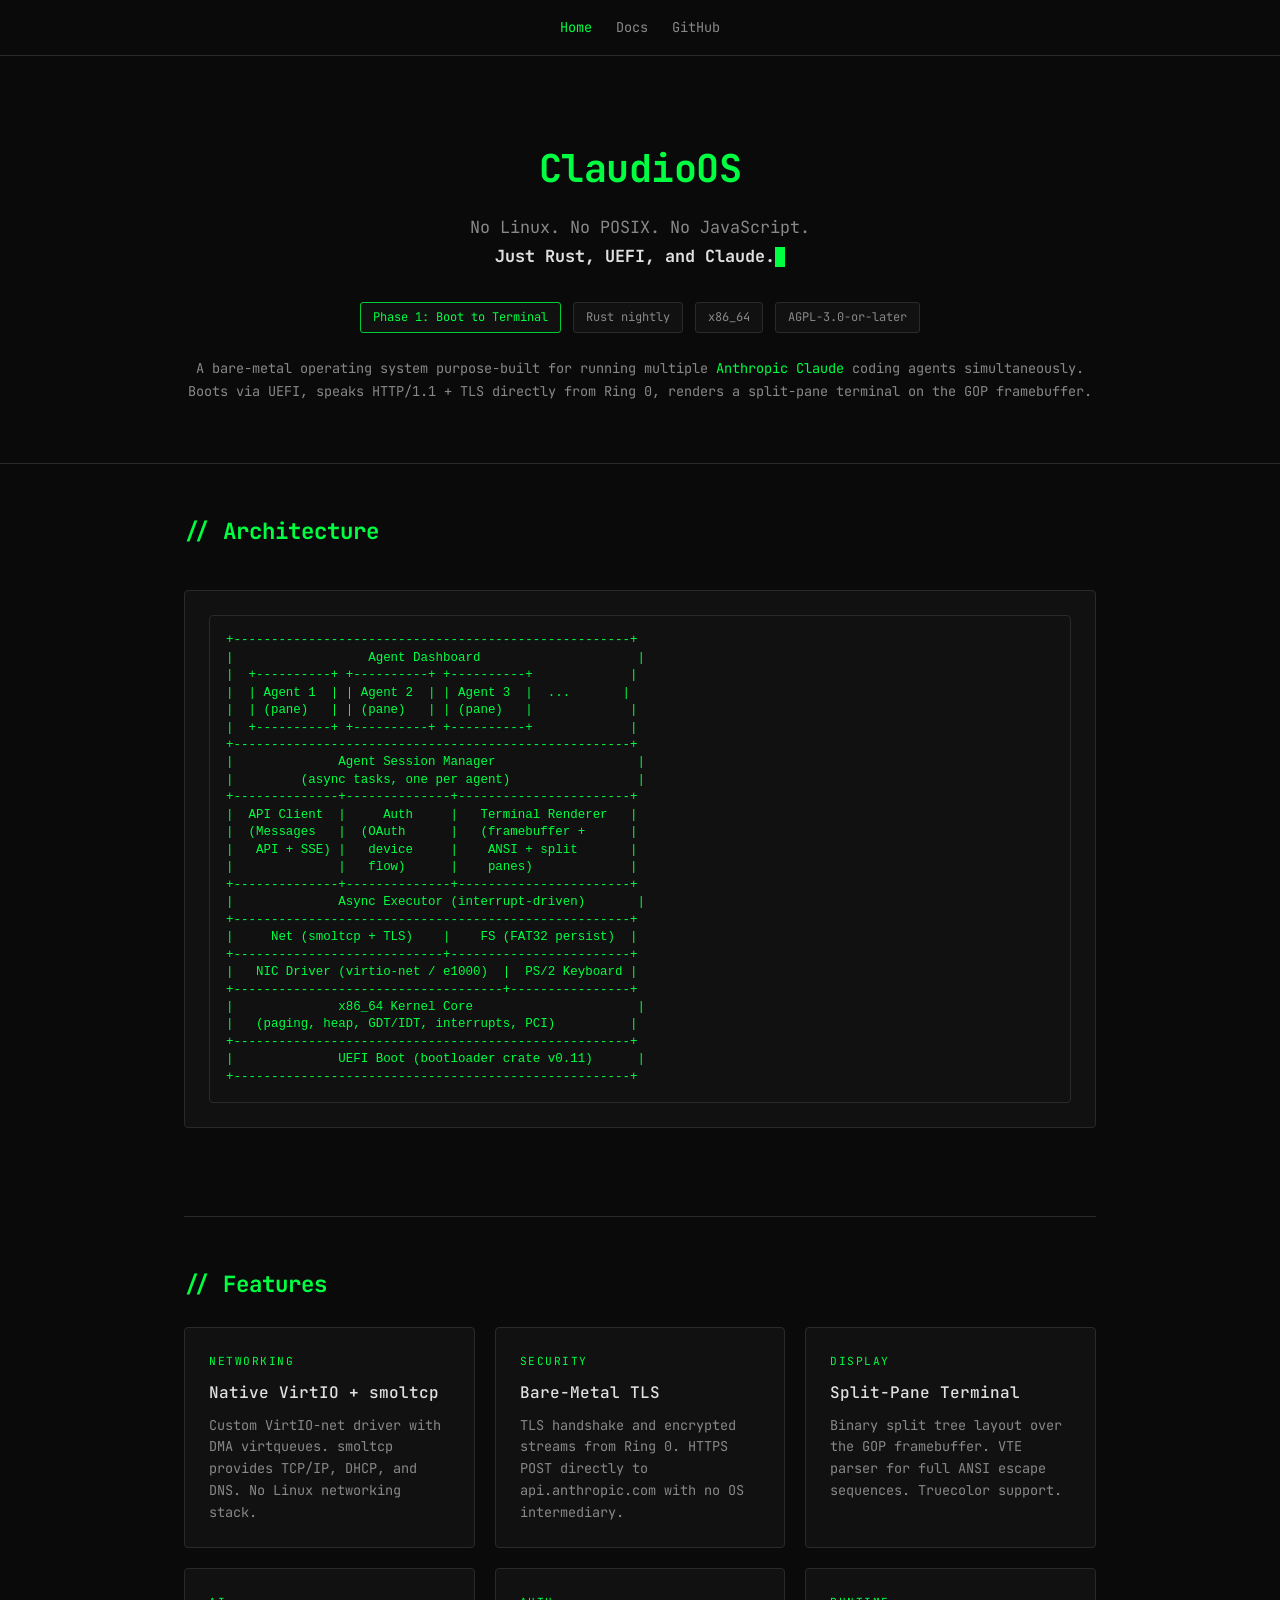
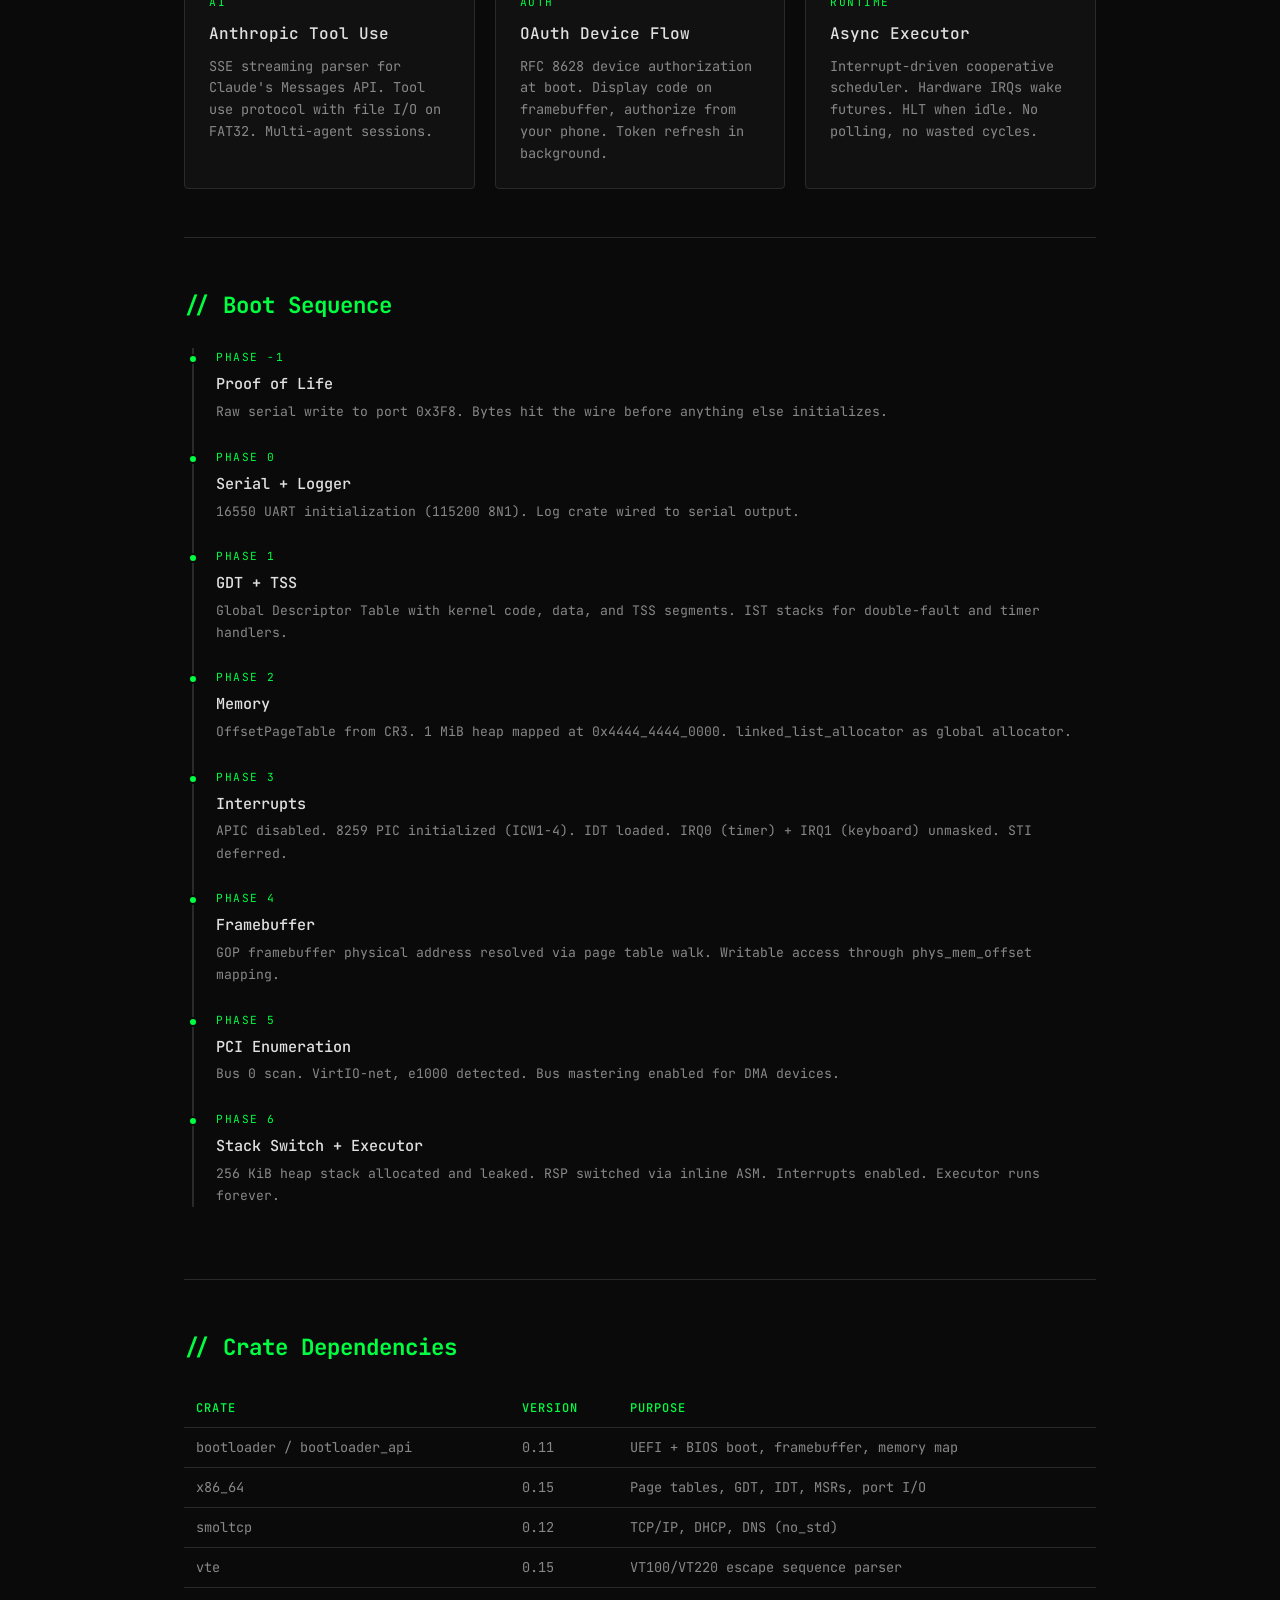
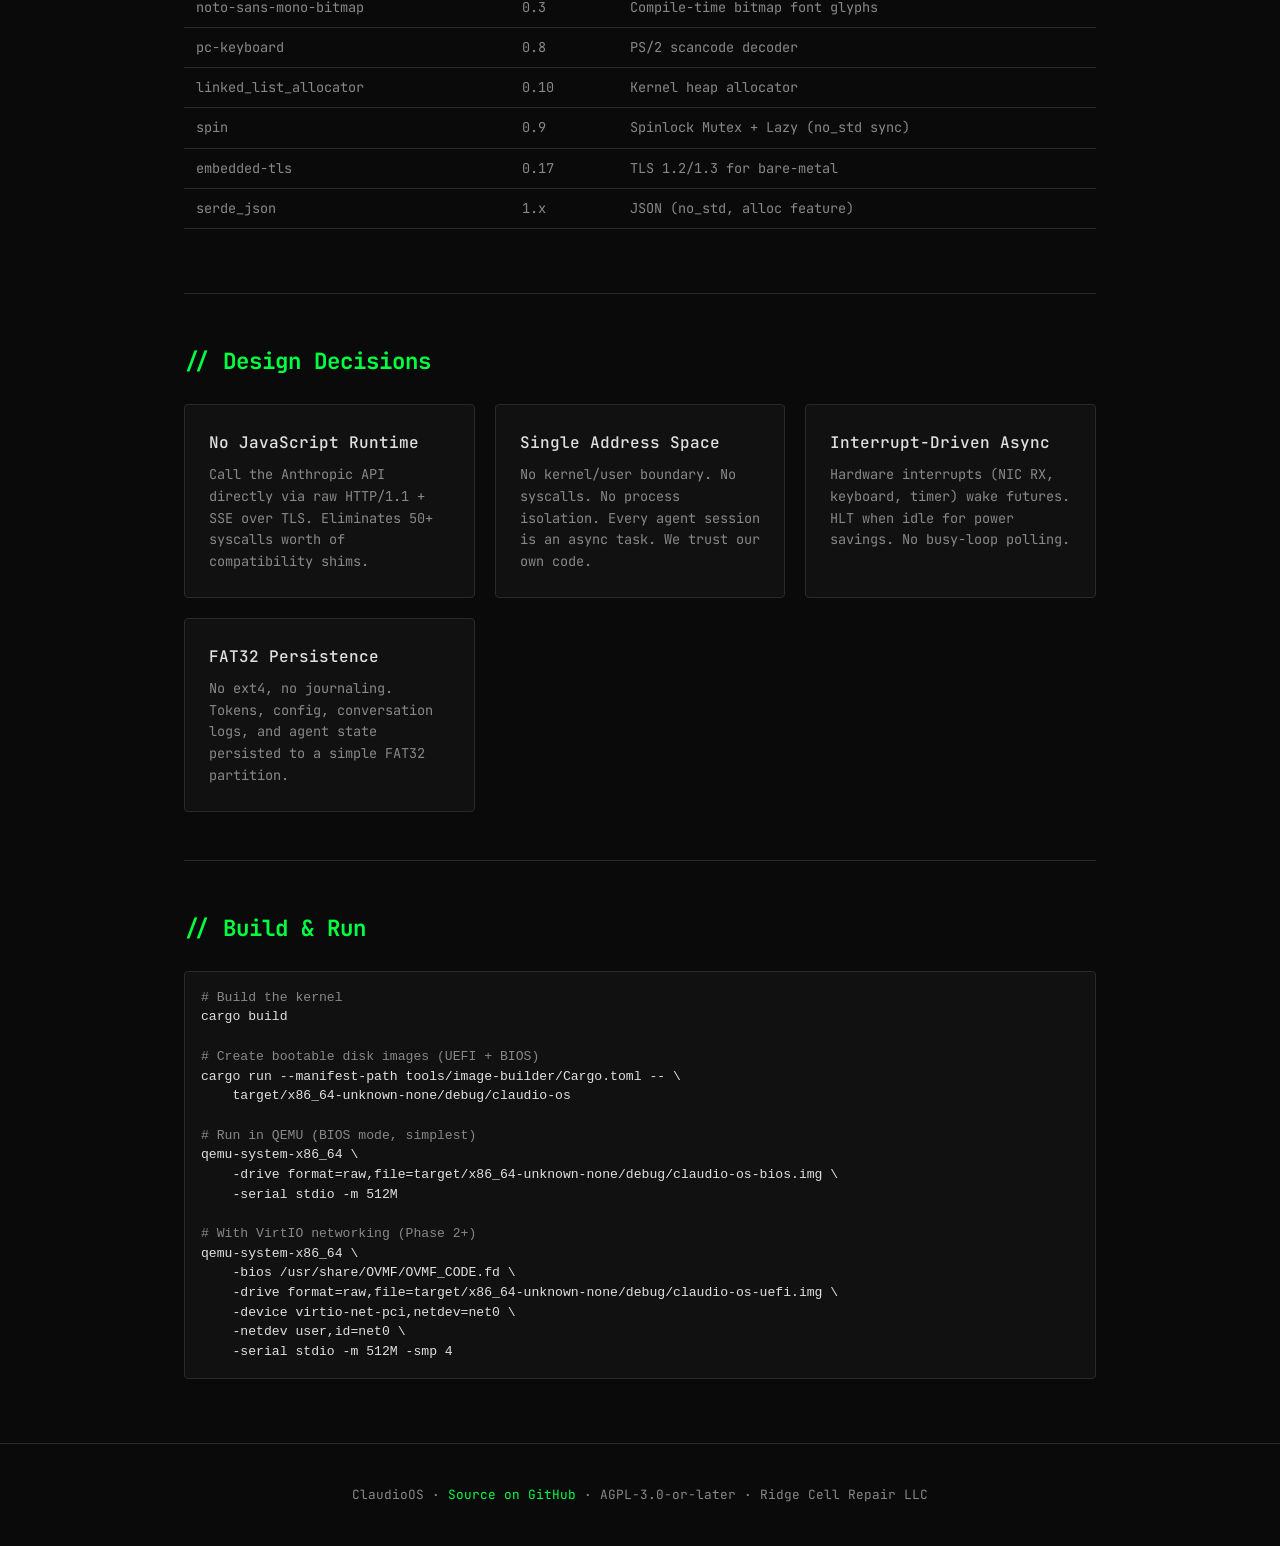
==== site/index.html @ 0ca24954 "Add project website (static HTML/CSS for Vercel) Terminal-themed dark site: - index.html: landing pa" ====
<!DOCTYPE html>
<html lang="en">
<head>
  <meta charset="UTF-8">
  <meta name="viewport" content="width=device-width, initial-scale=1.0">
  <title>ClaudioOS -- Bare Metal AI Agent OS</title>
  <meta name="description" content="A bare-metal Rust operating system for running AI coding agents. No Linux, no POSIX, no JavaScript. Just Rust, UEFI, and Claude.">
  <link rel="stylesheet" href="style.css">
</head>
<body>

<nav>
  <a href="index.html" class="active">Home</a>
  <a href="docs.html">Docs</a>
  <a href="https://github.com/suhteevah/claudio-os">GitHub</a>
</nav>

<header class="hero">
  <div class="container">
    <h1>ClaudioOS</h1>
    <p class="tagline">
      No Linux. No POSIX. No JavaScript.<br>
      <strong>Just Rust, UEFI, and Claude.</strong><span class="cursor"></span>
    </p>
    <div class="badge-row">
      <span class="badge green">Phase 1: Boot to Terminal</span>
      <span class="badge">Rust nightly</span>
      <span class="badge">x86_64</span>
      <span class="badge">AGPL-3.0-or-later</span>
    </div>
    <p style="font-size: 0.85rem; color: var(--text-dim);">
      A bare-metal operating system purpose-built for running multiple
      <a href="https://www.anthropic.com/">Anthropic Claude</a> coding agents simultaneously.
      Boots via UEFI, speaks HTTP/1.1 + TLS directly from Ring 0, renders a split-pane
      terminal on the GOP framebuffer.
    </p>
  </div>
</header>

<main class="container">

  <!-- Architecture -->
  <section id="architecture">
    <h2>// Architecture</h2>
    <div class="diagram-block">
<pre>
+-----------------------------------------------------+
|                  Agent Dashboard                     |
|  +----------+ +----------+ +----------+             |
|  | Agent 1  | | Agent 2  | | Agent 3  |  ...       |
|  | (pane)   | | (pane)   | | (pane)   |             |
|  +----------+ +----------+ +----------+             |
+-----------------------------------------------------+
|              Agent Session Manager                   |
|         (async tasks, one per agent)                 |
+--------------+--------------+-----------------------+
|  API Client  |     Auth     |   Terminal Renderer   |
|  (Messages   |  (OAuth      |   (framebuffer +      |
|   API + SSE) |   device     |    ANSI + split       |
|              |   flow)      |    panes)             |
+--------------+--------------+-----------------------+
|              Async Executor (interrupt-driven)       |
+-----------------------------------------------------+
|     Net (smoltcp + TLS)    |    FS (FAT32 persist)  |
+----------------------------+------------------------+
|   NIC Driver (virtio-net / e1000)  |  PS/2 Keyboard |
+------------------------------------+----------------+
|              x86_64 Kernel Core                      |
|   (paging, heap, GDT/IDT, interrupts, PCI)          |
+-----------------------------------------------------+
|              UEFI Boot (bootloader crate v0.11)      |
+-----------------------------------------------------+
</pre>
    </div>
  </section>

  <!-- Features -->
  <section id="features">
    <h2>// Features</h2>
    <div class="feature-grid">
      <div class="feature-card">
        <div class="label">Networking</div>
        <h3>Native VirtIO + smoltcp</h3>
        <p>Custom VirtIO-net driver with DMA virtqueues. smoltcp provides TCP/IP, DHCP, and DNS. No Linux networking stack.</p>
      </div>
      <div class="feature-card">
        <div class="label">Security</div>
        <h3>Bare-Metal TLS</h3>
        <p>TLS handshake and encrypted streams from Ring 0. HTTPS POST directly to api.anthropic.com with no OS intermediary.</p>
      </div>
      <div class="feature-card">
        <div class="label">Display</div>
        <h3>Split-Pane Terminal</h3>
        <p>Binary split tree layout over the GOP framebuffer. VTE parser for full ANSI escape sequences. Truecolor support.</p>
      </div>
      <div class="feature-card">
        <div class="label">AI</div>
        <h3>Anthropic Tool Use</h3>
        <p>SSE streaming parser for Claude's Messages API. Tool use protocol with file I/O on FAT32. Multi-agent sessions.</p>
      </div>
      <div class="feature-card">
        <div class="label">Auth</div>
        <h3>OAuth Device Flow</h3>
        <p>RFC 8628 device authorization at boot. Display code on framebuffer, authorize from your phone. Token refresh in background.</p>
      </div>
      <div class="feature-card">
        <div class="label">Runtime</div>
        <h3>Async Executor</h3>
        <p>Interrupt-driven cooperative scheduler. Hardware IRQs wake futures. HLT when idle. No polling, no wasted cycles.</p>
      </div>
    </div>
  </section>

  <!-- Boot Sequence -->
  <section id="boot-sequence">
    <h2>// Boot Sequence</h2>
    <div class="timeline">
      <div class="timeline-item">
        <div class="phase">Phase -1</div>
        <h3>Proof of Life</h3>
        <p>Raw serial write to port 0x3F8. Bytes hit the wire before anything else initializes.</p>
      </div>
      <div class="timeline-item">
        <div class="phase">Phase 0</div>
        <h3>Serial + Logger</h3>
        <p>16550 UART initialization (115200 8N1). Log crate wired to serial output.</p>
      </div>
      <div class="timeline-item">
        <div class="phase">Phase 1</div>
        <h3>GDT + TSS</h3>
        <p>Global Descriptor Table with kernel code, data, and TSS segments. IST stacks for double-fault and timer handlers.</p>
      </div>
      <div class="timeline-item">
        <div class="phase">Phase 2</div>
        <h3>Memory</h3>
        <p>OffsetPageTable from CR3. 1 MiB heap mapped at 0x4444_4444_0000. linked_list_allocator as global allocator.</p>
      </div>
      <div class="timeline-item">
        <div class="phase">Phase 3</div>
        <h3>Interrupts</h3>
        <p>APIC disabled. 8259 PIC initialized (ICW1-4). IDT loaded. IRQ0 (timer) + IRQ1 (keyboard) unmasked. STI deferred.</p>
      </div>
      <div class="timeline-item">
        <div class="phase">Phase 4</div>
        <h3>Framebuffer</h3>
        <p>GOP framebuffer physical address resolved via page table walk. Writable access through phys_mem_offset mapping.</p>
      </div>
      <div class="timeline-item">
        <div class="phase">Phase 5</div>
        <h3>PCI Enumeration</h3>
        <p>Bus 0 scan. VirtIO-net, e1000 detected. Bus mastering enabled for DMA devices.</p>
      </div>
      <div class="timeline-item">
        <div class="phase">Phase 6</div>
        <h3>Stack Switch + Executor</h3>
        <p>256 KiB heap stack allocated and leaked. RSP switched via inline ASM. Interrupts enabled. Executor runs forever.</p>
      </div>
    </div>
  </section>

  <!-- Tech Stack -->
  <section id="tech">
    <h2>// Crate Dependencies</h2>
    <table>
      <thead>
        <tr>
          <th>Crate</th>
          <th>Version</th>
          <th>Purpose</th>
        </tr>
      </thead>
      <tbody>
        <tr><td>bootloader / bootloader_api</td><td>0.11</td><td>UEFI + BIOS boot, framebuffer, memory map</td></tr>
        <tr><td>x86_64</td><td>0.15</td><td>Page tables, GDT, IDT, MSRs, port I/O</td></tr>
        <tr><td>smoltcp</td><td>0.12</td><td>TCP/IP, DHCP, DNS (no_std)</td></tr>
        <tr><td>vte</td><td>0.15</td><td>VT100/VT220 escape sequence parser</td></tr>
        <tr><td>noto-sans-mono-bitmap</td><td>0.3</td><td>Compile-time bitmap font glyphs</td></tr>
        <tr><td>pc-keyboard</td><td>0.8</td><td>PS/2 scancode decoder</td></tr>
        <tr><td>linked_list_allocator</td><td>0.10</td><td>Kernel heap allocator</td></tr>
        <tr><td>spin</td><td>0.9</td><td>Spinlock Mutex + Lazy (no_std sync)</td></tr>
        <tr><td>embedded-tls</td><td>0.17</td><td>TLS 1.2/1.3 for bare-metal</td></tr>
        <tr><td>serde_json</td><td>1.x</td><td>JSON (no_std, alloc feature)</td></tr>
      </tbody>
    </table>
  </section>

  <!-- Design Decisions -->
  <section id="design">
    <h2>// Design Decisions</h2>
    <div class="feature-grid">
      <div class="feature-card">
        <h3>No JavaScript Runtime</h3>
        <p>Call the Anthropic API directly via raw HTTP/1.1 + SSE over TLS. Eliminates 50+ syscalls worth of compatibility shims.</p>
      </div>
      <div class="feature-card">
        <h3>Single Address Space</h3>
        <p>No kernel/user boundary. No syscalls. No process isolation. Every agent session is an async task. We trust our own code.</p>
      </div>
      <div class="feature-card">
        <h3>Interrupt-Driven Async</h3>
        <p>Hardware interrupts (NIC RX, keyboard, timer) wake futures. HLT when idle for power savings. No busy-loop polling.</p>
      </div>
      <div class="feature-card">
        <h3>FAT32 Persistence</h3>
        <p>No ext4, no journaling. Tokens, config, conversation logs, and agent state persisted to a simple FAT32 partition.</p>
      </div>
    </div>
  </section>

  <!-- Getting Started -->
  <section id="build">
    <h2>// Build &amp; Run</h2>
<pre>
<span style="color: var(--text-dim);"># Build the kernel</span>
cargo build

<span style="color: var(--text-dim);"># Create bootable disk images (UEFI + BIOS)</span>
cargo run --manifest-path tools/image-builder/Cargo.toml -- \
    target/x86_64-unknown-none/debug/claudio-os

<span style="color: var(--text-dim);"># Run in QEMU (BIOS mode, simplest)</span>
qemu-system-x86_64 \
    -drive format=raw,file=target/x86_64-unknown-none/debug/claudio-os-bios.img \
    -serial stdio -m 512M

<span style="color: var(--text-dim);"># With VirtIO networking (Phase 2+)</span>
qemu-system-x86_64 \
    -bios /usr/share/OVMF/OVMF_CODE.fd \
    -drive format=raw,file=target/x86_64-unknown-none/debug/claudio-os-uefi.img \
    -device virtio-net-pci,netdev=net0 \
    -netdev user,id=net0 \
    -serial stdio -m 512M -smp 4
</pre>
  </section>

</main>

<footer>
  <div class="container">
    <p>
      ClaudioOS &middot;
      <a href="https://github.com/suhteevah/claudio-os">Source on GitHub</a> &middot;
      AGPL-3.0-or-later &middot;
      Ridge Cell Repair LLC
    </p>
  </div>
</footer>

</body>
</html>
---- site/style.css ----
/* ClaudioOS -- Terminal Aesthetic */

@import url('https://fonts.googleapis.com/css2?family=JetBrains+Mono:wght@300;400;500;700&display=swap');

:root {
  --bg: #0a0a0a;
  --bg-surface: #111111;
  --bg-elevated: #1a1a1a;
  --text: #e0e0e0;
  --text-dim: #888888;
  --accent: #00ff41;
  --accent-dim: #00cc34;
  --accent-glow: rgba(0, 255, 65, 0.1);
  --border: #2a2a2a;
  --red: #ff5555;
  --yellow: #ffff55;
  --cyan: #55ffff;
  --blue: #5555ff;
  --magenta: #ff55ff;
}

*, *::before, *::after {
  box-sizing: border-box;
  margin: 0;
  padding: 0;
}

html {
  scroll-behavior: smooth;
  font-size: 16px;
}

body {
  font-family: 'JetBrains Mono', 'Cascadia Code', 'Fira Code', 'Consolas', monospace;
  background-color: var(--bg);
  color: var(--text);
  line-height: 1.7;
  -webkit-font-smoothing: antialiased;
}

/* ---- Layout ---- */

.container {
  max-width: 960px;
  margin: 0 auto;
  padding: 0 24px;
}

/* ---- Header / Hero ---- */

.hero {
  padding: 80px 0 60px;
  text-align: center;
  border-bottom: 1px solid var(--border);
}

.hero h1 {
  font-size: 2.4rem;
  font-weight: 700;
  color: var(--accent);
  margin-bottom: 12px;
  letter-spacing: -0.5px;
}

.hero .tagline {
  font-size: 1.05rem;
  color: var(--text-dim);
  margin-bottom: 32px;
}

.hero .tagline strong {
  color: var(--text);
}

.badge-row {
  display: flex;
  justify-content: center;
  gap: 12px;
  flex-wrap: wrap;
  margin-bottom: 24px;
}

.badge {
  display: inline-block;
  padding: 4px 12px;
  font-size: 0.75rem;
  border: 1px solid var(--border);
  border-radius: 3px;
  color: var(--text-dim);
  background: var(--bg-surface);
}

.badge.green {
  border-color: var(--accent-dim);
  color: var(--accent);
}

/* ---- Nav ---- */

nav {
  display: flex;
  justify-content: center;
  gap: 24px;
  padding: 16px 0;
  border-bottom: 1px solid var(--border);
  font-size: 0.85rem;
  position: sticky;
  top: 0;
  background: var(--bg);
  z-index: 100;
}

nav a {
  color: var(--text-dim);
  text-decoration: none;
  transition: color 0.15s;
}

nav a:hover,
nav a.active {
  color: var(--accent);
}

/* ---- Architecture Diagram ---- */

.diagram-block {
  background: var(--bg-surface);
  border: 1px solid var(--border);
  border-radius: 4px;
  padding: 24px;
  margin: 40px 0;
  overflow-x: auto;
}

.diagram-block pre {
  color: var(--accent);
  font-size: 0.78rem;
  line-height: 1.4;
  margin: 0;
}

/* ---- Section ---- */

section {
  padding: 48px 0;
  border-bottom: 1px solid var(--border);
}

section:last-child {
  border-bottom: none;
}

section h2 {
  font-size: 1.4rem;
  font-weight: 700;
  color: var(--accent);
  margin-bottom: 24px;
}

section h3 {
  font-size: 1.1rem;
  font-weight: 500;
  color: var(--text);
  margin-top: 32px;
  margin-bottom: 12px;
}

/* ---- Feature Grid ---- */

.feature-grid {
  display: grid;
  grid-template-columns: repeat(auto-fit, minmax(260px, 1fr));
  gap: 20px;
  margin-top: 24px;
}

.feature-card {
  background: var(--bg-surface);
  border: 1px solid var(--border);
  border-radius: 4px;
  padding: 24px;
  transition: border-color 0.2s;
}

.feature-card:hover {
  border-color: var(--accent-dim);
}

.feature-card .label {
  font-size: 0.7rem;
  text-transform: uppercase;
  letter-spacing: 1.5px;
  color: var(--accent);
  margin-bottom: 8px;
}

.feature-card h3 {
  font-size: 1rem;
  margin: 0 0 8px 0;
  color: var(--text);
}

.feature-card p {
  font-size: 0.85rem;
  color: var(--text-dim);
  line-height: 1.6;
}

/* ---- Boot Timeline ---- */

.timeline {
  position: relative;
  padding-left: 32px;
  margin-top: 24px;
}

.timeline::before {
  content: '';
  position: absolute;
  left: 8px;
  top: 0;
  bottom: 0;
  width: 2px;
  background: var(--border);
}

.timeline-item {
  position: relative;
  margin-bottom: 24px;
}

.timeline-item::before {
  content: '';
  position: absolute;
  left: -28px;
  top: 6px;
  width: 10px;
  height: 10px;
  border-radius: 50%;
  background: var(--accent);
  border: 2px solid var(--bg);
}

.timeline-item.pending::before {
  background: var(--border);
}

.timeline-item .phase {
  font-size: 0.7rem;
  text-transform: uppercase;
  letter-spacing: 1.5px;
  color: var(--accent);
  margin-bottom: 4px;
}

.timeline-item.pending .phase {
  color: var(--text-dim);
}

.timeline-item h3 {
  font-size: 0.95rem;
  margin: 0 0 4px 0;
  color: var(--text);
}

.timeline-item p {
  font-size: 0.82rem;
  color: var(--text-dim);
}

/* ---- Code Blocks ---- */

pre {
  background: var(--bg-surface);
  border: 1px solid var(--border);
  border-radius: 4px;
  padding: 16px;
  overflow-x: auto;
  font-size: 0.82rem;
  line-height: 1.5;
  margin: 16px 0;
}

code {
  font-family: 'JetBrains Mono', monospace;
  font-size: 0.85em;
}

p code, li code {
  background: var(--bg-elevated);
  padding: 2px 6px;
  border-radius: 3px;
  color: var(--accent);
}

/* ---- Links ---- */

a {
  color: var(--accent);
  text-decoration: none;
}

a:hover {
  text-decoration: underline;
}

/* ---- Footer ---- */

footer {
  padding: 40px 0;
  text-align: center;
  font-size: 0.8rem;
  color: var(--text-dim);
  border-top: 1px solid var(--border);
}

footer a {
  color: var(--accent);
}

/* ---- Prompt Cursor Blink ---- */

.cursor {
  display: inline-block;
  width: 10px;
  height: 1.2em;
  background: var(--accent);
  vertical-align: text-bottom;
  animation: blink 1s step-end infinite;
}

@keyframes blink {
  50% { opacity: 0; }
}

/* ---- Table ---- */

table {
  width: 100%;
  border-collapse: collapse;
  margin: 16px 0;
  font-size: 0.85rem;
}

th, td {
  text-align: left;
  padding: 8px 12px;
  border-bottom: 1px solid var(--border);
}

th {
  color: var(--accent);
  font-weight: 500;
  font-size: 0.75rem;
  text-transform: uppercase;
  letter-spacing: 1px;
}

td {
  color: var(--text-dim);
}

/* ---- Docs Page ---- */

.docs-layout {
  display: grid;
  grid-template-columns: 220px 1fr;
  gap: 40px;
  padding-top: 32px;
}

.docs-sidebar {
  position: sticky;
  top: 60px;
  align-self: start;
  max-height: calc(100vh - 80px);
  overflow-y: auto;
}

.docs-sidebar ul {
  list-style: none;
  padding: 0;
}

.docs-sidebar li {
  margin-bottom: 4px;
}

.docs-sidebar a {
  display: block;
  padding: 6px 12px;
  font-size: 0.8rem;
  color: var(--text-dim);
  border-left: 2px solid transparent;
  transition: all 0.15s;
}

.docs-sidebar a:hover,
.docs-sidebar a.active {
  color: var(--accent);
  border-left-color: var(--accent);
  text-decoration: none;
}

.docs-sidebar .section-label {
  font-size: 0.7rem;
  text-transform: uppercase;
  letter-spacing: 1.5px;
  color: var(--text-dim);
  padding: 16px 12px 6px;
  font-weight: 700;
}

.docs-content {
  min-width: 0;
}

.docs-content h2 {
  font-size: 1.5rem;
  color: var(--accent);
  padding-top: 24px;
  margin-bottom: 16px;
  border-bottom: 1px solid var(--border);
  padding-bottom: 8px;
}

.docs-content h3 {
  font-size: 1.1rem;
  color: var(--text);
  margin-top: 28px;
  margin-bottom: 10px;
}

.docs-content h4 {
  font-size: 0.95rem;
  color: var(--text-dim);
  margin-top: 20px;
  margin-bottom: 8px;
}

.docs-content p {
  margin-bottom: 14px;
  font-size: 0.88rem;
  color: var(--text-dim);
}

.docs-content ul, .docs-content ol {
  margin-bottom: 14px;
  padding-left: 20px;
}

.docs-content li {
  font-size: 0.88rem;
  color: var(--text-dim);
  margin-bottom: 4px;
}

.docs-content strong {
  color: var(--text);
}

/* ---- Responsive ---- */

@media (max-width: 768px) {
  .hero h1 {
    font-size: 1.6rem;
  }

  .hero .tagline {
    font-size: 0.9rem;
  }

  .diagram-block pre {
    font-size: 0.65rem;
  }

  .docs-layout {
    grid-template-columns: 1fr;
  }

  .docs-sidebar {
    position: static;
    max-height: none;
    border-bottom: 1px solid var(--border);
    padding-bottom: 16px;
    margin-bottom: 16px;
  }

  nav {
    gap: 12px;
    font-size: 0.78rem;
  }
}
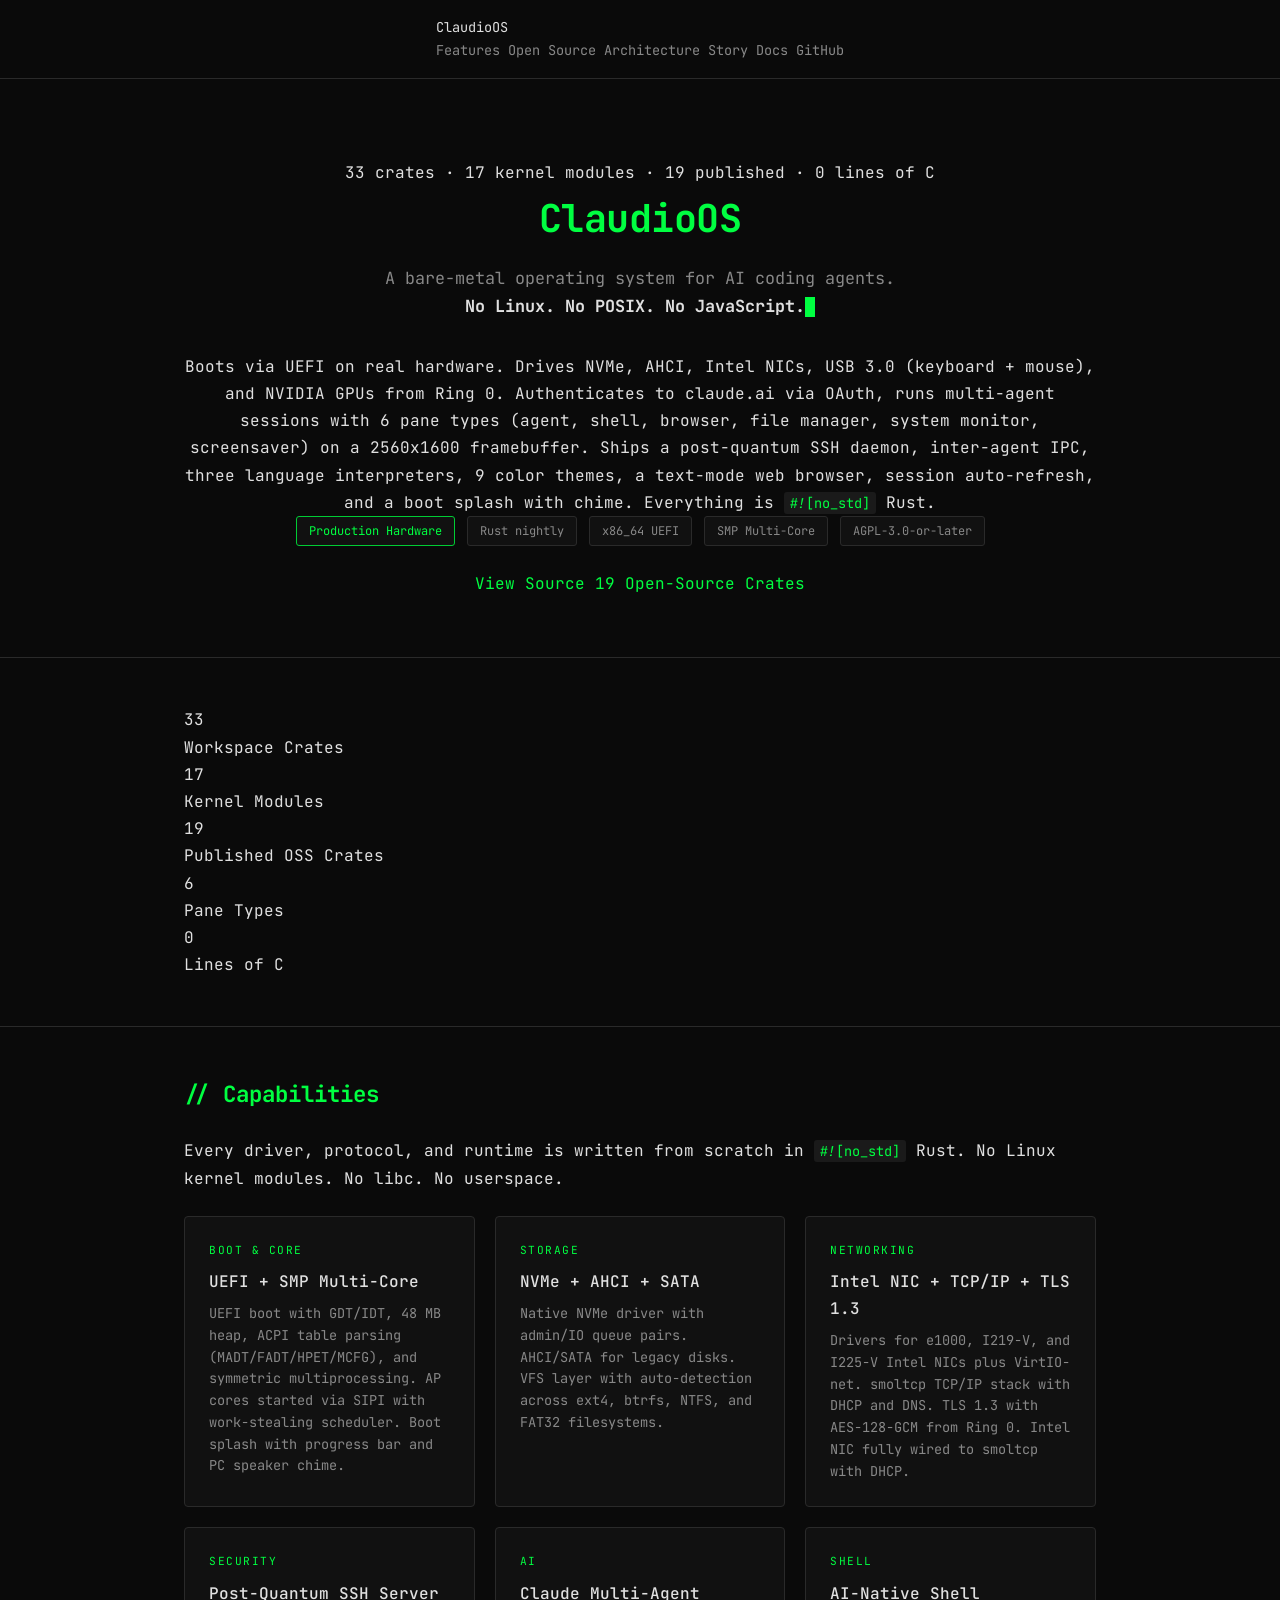
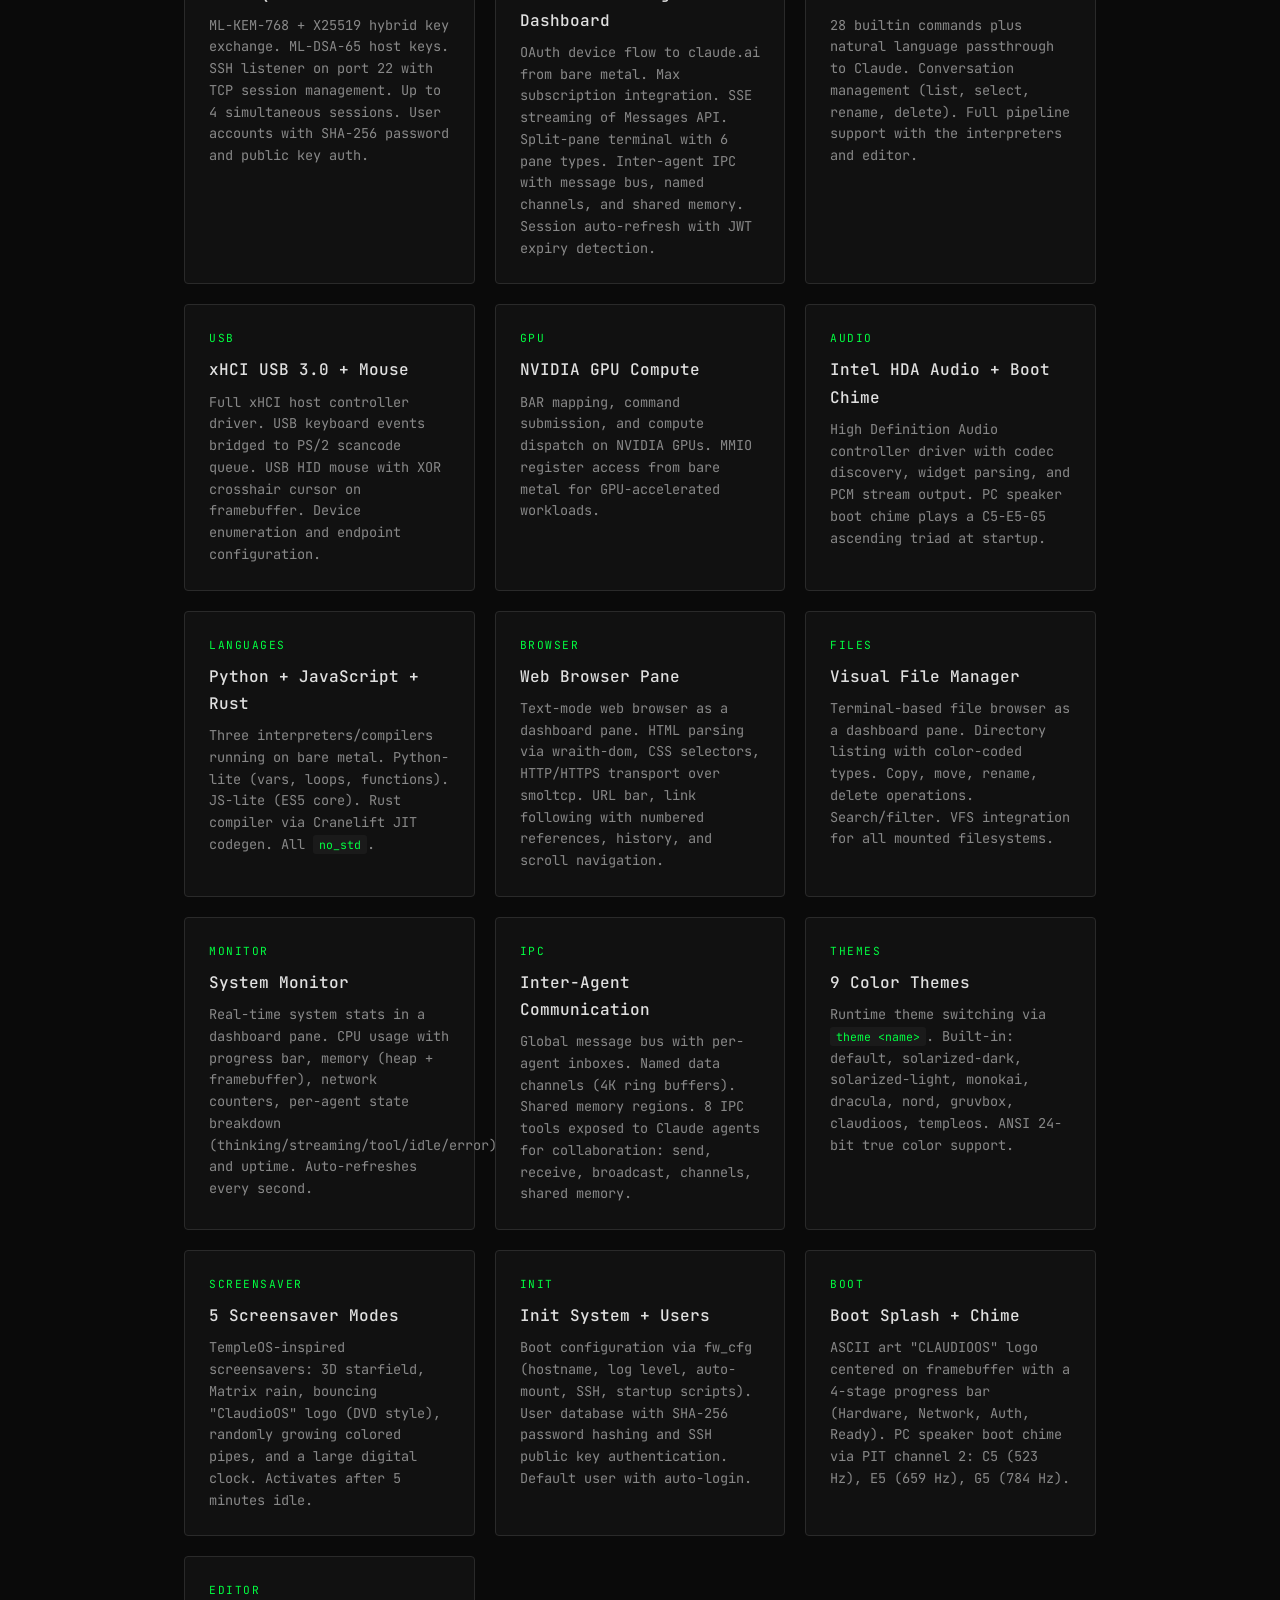
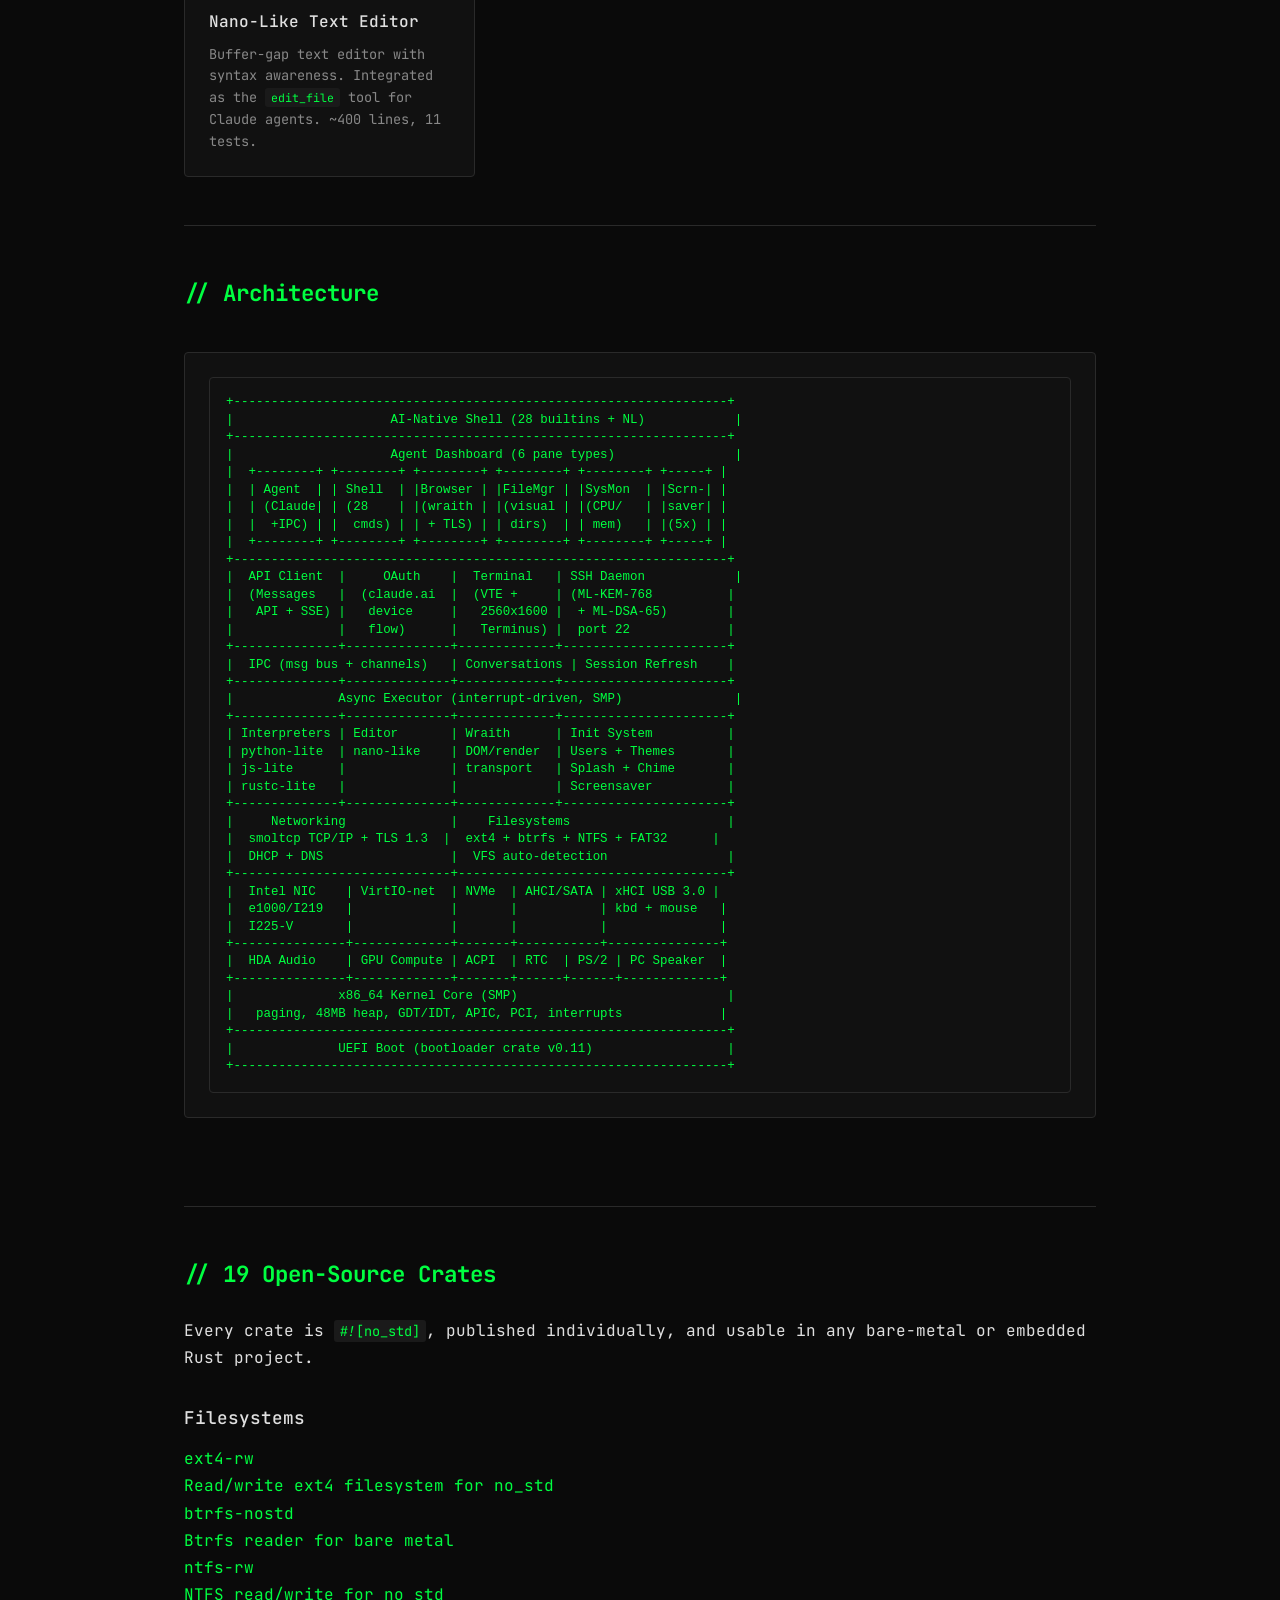
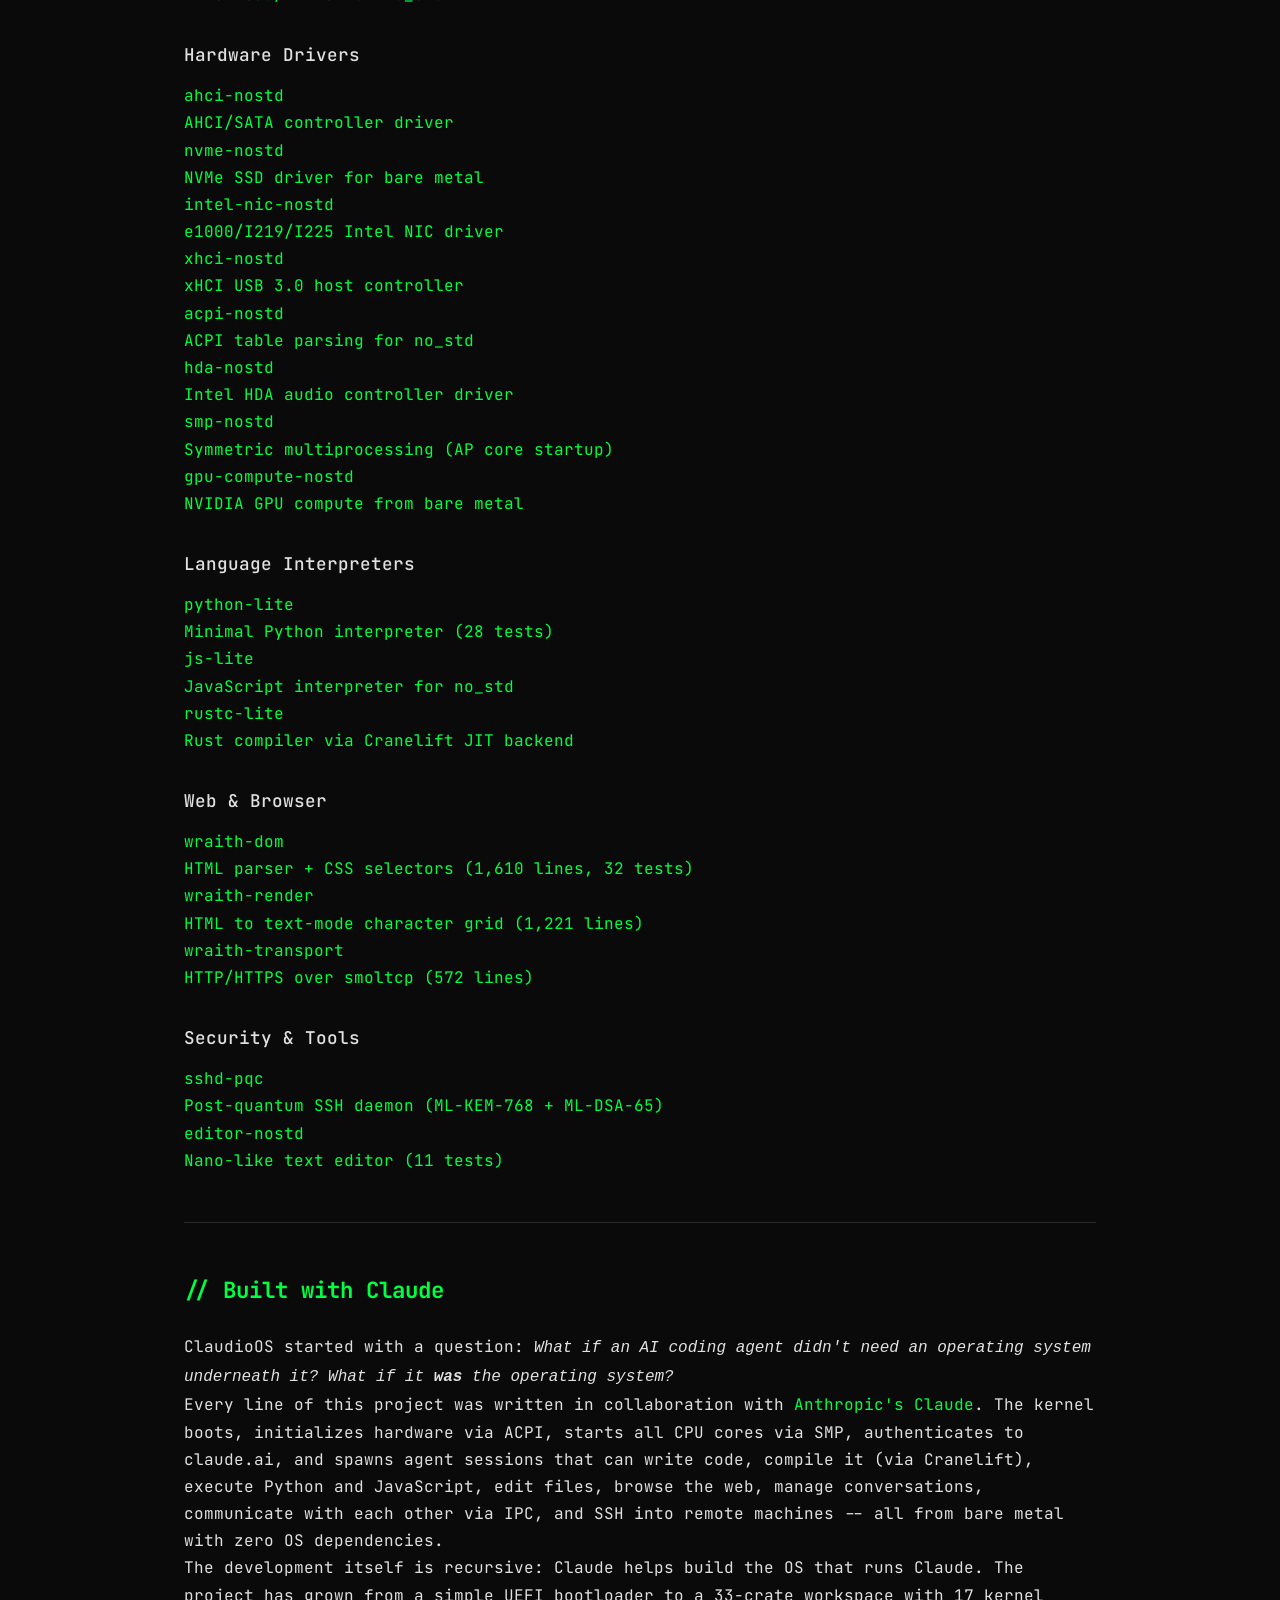
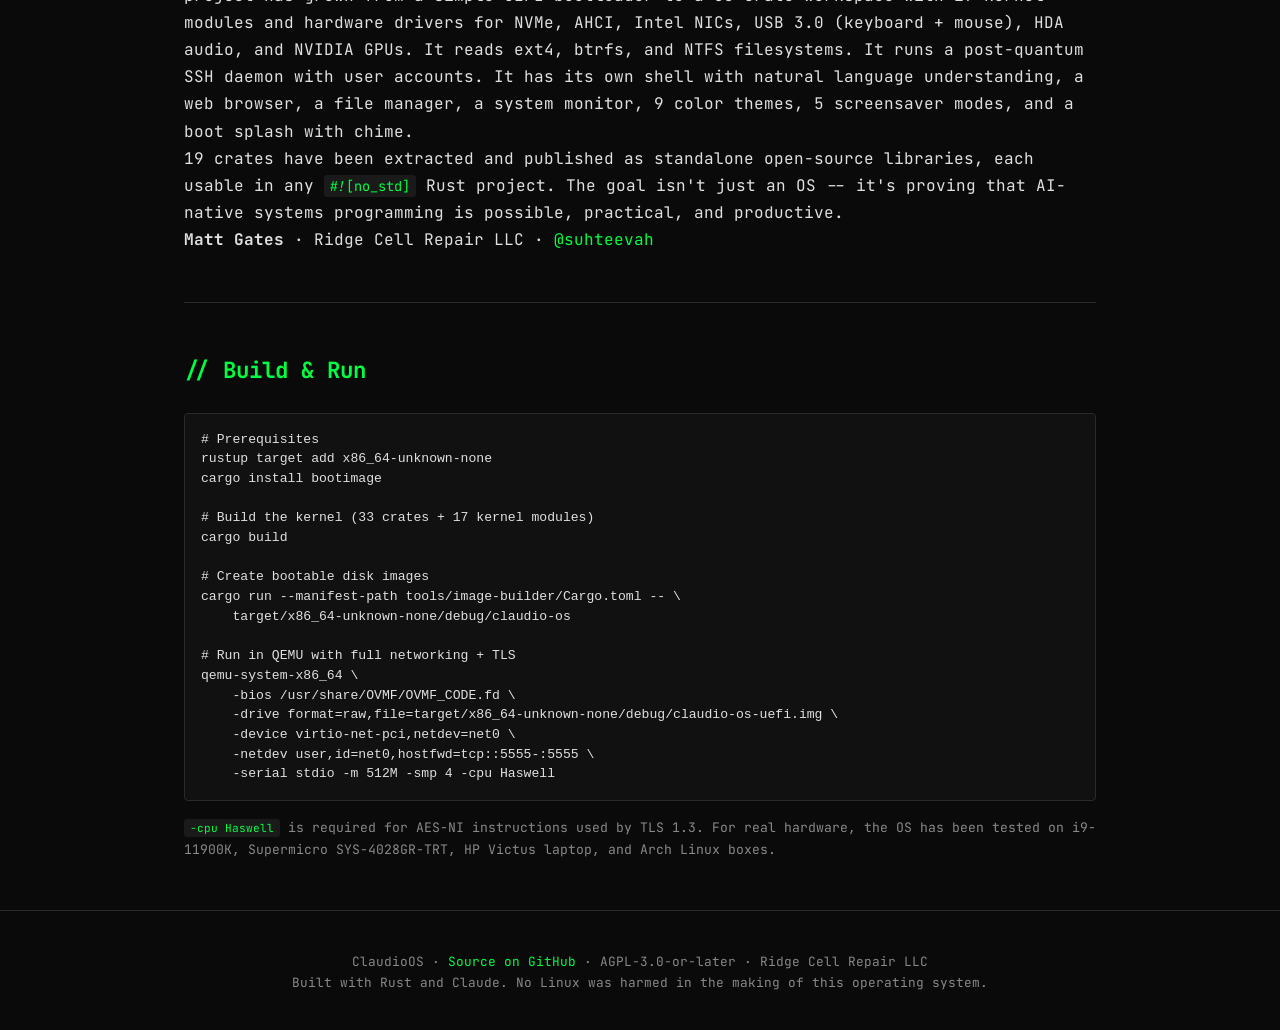
==== commit c4d7c62f: "Daily driver features: WiFi, BT, USB storage, nettools, vconsoles, clipboard, power, touchpad, cron," ====
--- a/site/index.html
+++ b/site/index.html
@@ -3,246 +3,447 @@
 <head>
   <meta charset="UTF-8">
   <meta name="viewport" content="width=device-width, initial-scale=1.0">
-  <title>ClaudioOS -- Bare Metal AI Agent OS</title>
-  <meta name="description" content="A bare-metal Rust operating system for running AI coding agents. No Linux, no POSIX, no JavaScript. Just Rust, UEFI, and Claude.">
+  <title>ClaudioOS — Bare Metal AI Agent OS</title>
+  <meta name="description" content="A bare-metal Rust operating system with 33 crates and 17 kernel modules: UEFI boot, SMP multi-core, NVMe/AHCI storage, TLS 1.3, post-quantum SSH, multi-agent Claude dashboard with 6 pane types, IPC, 3 language interpreters, screensaver, themes, and 19 published open-source crates. No Linux. No POSIX. Just Rust and Claude.">
+  <meta property="og:title" content="ClaudioOS — Bare Metal AI Agent OS">
+  <meta property="og:description" content="33-crate bare-metal Rust OS with 17 kernel modules for running AI coding agents. Post-quantum SSH, NVMe, ext4, btrfs, GPU compute, 6 pane types, IPC, screensaver, themes. 19 open-source crates published.">
+  <meta property="og:type" content="website">
+  <meta property="og:url" content="https://claudioos.vercel.app">
   <link rel="stylesheet" href="style.css">
 </head>
 <body>
 
 <nav>
-  <a href="index.html" class="active">Home</a>
-  <a href="docs.html">Docs</a>
-  <a href="https://github.com/suhteevah/claudio-os">GitHub</a>
+  <div class="nav-inner">
+    <span class="nav-logo">ClaudioOS</span>
+    <div class="nav-links">
+      <a href="#features">Features</a>
+      <a href="#crates">Open Source</a>
+      <a href="#architecture">Architecture</a>
+      <a href="#story">Story</a>
+      <a href="docs.html">Docs</a>
+      <a href="https://github.com/suhteevah/baremetal-claude" class="nav-github">GitHub</a>
+    </div>
+  </div>
 </nav>
 
+<!-- ======== HERO ======== -->
 <header class="hero">
   <div class="container">
+    <div class="hero-eyebrow">33 crates &middot; 17 kernel modules &middot; 19 published &middot; 0 lines of C</div>
     <h1>ClaudioOS</h1>
     <p class="tagline">
-      No Linux. No POSIX. No JavaScript.<br>
-      <strong>Just Rust, UEFI, and Claude.</strong><span class="cursor"></span>
+      A bare-metal operating system for AI coding agents.<br>
+      <strong>No Linux. No POSIX. No JavaScript.</strong><span class="cursor"></span>
+    </p>
+    <p class="hero-sub">
+      Boots via UEFI on real hardware. Drives NVMe, AHCI, Intel NICs, USB 3.0 (keyboard + mouse), and NVIDIA GPUs
+      from Ring 0. Authenticates to claude.ai via OAuth, runs multi-agent sessions with 6 pane types
+      (agent, shell, browser, file manager, system monitor, screensaver) on a 2560x1600 framebuffer.
+      Ships a post-quantum SSH daemon, inter-agent IPC, three language interpreters, 9 color themes,
+      a text-mode web browser, session auto-refresh, and a boot splash with chime.
+      Everything is <code>#![no_std]</code> Rust.
     </p>
     <div class="badge-row">
-      <span class="badge green">Phase 1: Boot to Terminal</span>
+      <span class="badge green">Production Hardware</span>
       <span class="badge">Rust nightly</span>
-      <span class="badge">x86_64</span>
+      <span class="badge">x86_64 UEFI</span>
+      <span class="badge">SMP Multi-Core</span>
       <span class="badge">AGPL-3.0-or-later</span>
     </div>
-    <p style="font-size: 0.85rem; color: var(--text-dim);">
-      A bare-metal operating system purpose-built for running multiple
-      <a href="https://www.anthropic.com/">Anthropic Claude</a> coding agents simultaneously.
-      Boots via UEFI, speaks HTTP/1.1 + TLS directly from Ring 0, renders a split-pane
-      terminal on the GOP framebuffer.
-    </p>
+    <div class="hero-actions">
+      <a href="https://github.com/suhteevah/baremetal-claude" class="btn btn-primary">View Source</a>
+      <a href="#crates" class="btn btn-secondary">19 Open-Source Crates</a>
+    </div>
   </div>
 </header>
 
+<!-- ======== STATS BAR ======== -->
+<section class="stats-bar">
+  <div class="container">
+    <div class="stats-grid">
+      <div class="stat">
+        <div class="stat-number">33</div>
+        <div class="stat-label">Workspace Crates</div>
+      </div>
+      <div class="stat">
+        <div class="stat-number">17</div>
+        <div class="stat-label">Kernel Modules</div>
+      </div>
+      <div class="stat">
+        <div class="stat-number">19</div>
+        <div class="stat-label">Published OSS Crates</div>
+      </div>
+      <div class="stat">
+        <div class="stat-number">6</div>
+        <div class="stat-label">Pane Types</div>
+      </div>
+      <div class="stat">
+        <div class="stat-number">0</div>
+        <div class="stat-label">Lines of C</div>
+      </div>
+    </div>
+  </div>
+</section>
+
+<!-- ======== FEATURES ======== -->
 <main class="container">
 
-  <!-- Architecture -->
+  <section id="features">
+    <h2>// Capabilities</h2>
+    <p class="section-intro">Every driver, protocol, and runtime is written from scratch in <code>#![no_std]</code> Rust. No Linux kernel modules. No libc. No userspace.</p>
+
+    <div class="feature-grid">
+
+      <div class="feature-card">
+        <div class="label">Boot &amp; Core</div>
+        <h3>UEFI + SMP Multi-Core</h3>
+        <p>UEFI boot with GDT/IDT, 48 MB heap, ACPI table parsing (MADT/FADT/HPET/MCFG), and symmetric multiprocessing. AP cores started via SIPI with work-stealing scheduler. Boot splash with progress bar and PC speaker chime.</p>
+      </div>
+
+      <div class="feature-card">
+        <div class="label">Storage</div>
+        <h3>NVMe + AHCI + SATA</h3>
+        <p>Native NVMe driver with admin/IO queue pairs. AHCI/SATA for legacy disks. VFS layer with auto-detection across ext4, btrfs, NTFS, and FAT32 filesystems.</p>
+      </div>
+
+      <div class="feature-card">
+        <div class="label">Networking</div>
+        <h3>Intel NIC + TCP/IP + TLS 1.3</h3>
+        <p>Drivers for e1000, I219-V, and I225-V Intel NICs plus VirtIO-net. smoltcp TCP/IP stack with DHCP and DNS. TLS 1.3 with AES-128-GCM from Ring 0. Intel NIC fully wired to smoltcp with DHCP.</p>
+      </div>
+
+      <div class="feature-card">
+        <div class="label">Security</div>
+        <h3>Post-Quantum SSH Server</h3>
+        <p>ML-KEM-768 + X25519 hybrid key exchange. ML-DSA-65 host keys. SSH listener on port 22 with TCP session management. Up to 4 simultaneous sessions. User accounts with SHA-256 password and public key auth.</p>
+      </div>
+
+      <div class="feature-card">
+        <div class="label">AI</div>
+        <h3>Claude Multi-Agent Dashboard</h3>
+        <p>OAuth device flow to claude.ai from bare metal. Max subscription integration. SSE streaming of Messages API. Split-pane terminal with 6 pane types. Inter-agent IPC with message bus, named channels, and shared memory. Session auto-refresh with JWT expiry detection.</p>
+      </div>
+
+      <div class="feature-card">
+        <div class="label">Shell</div>
+        <h3>AI-Native Shell</h3>
+        <p>28 builtin commands plus natural language passthrough to Claude. Conversation management (list, select, rename, delete). Full pipeline support with the interpreters and editor.</p>
+      </div>
+
+      <div class="feature-card">
+        <div class="label">USB</div>
+        <h3>xHCI USB 3.0 + Mouse</h3>
+        <p>Full xHCI host controller driver. USB keyboard events bridged to PS/2 scancode queue. USB HID mouse with XOR crosshair cursor on framebuffer. Device enumeration and endpoint configuration.</p>
+      </div>
+
+      <div class="feature-card">
+        <div class="label">GPU</div>
+        <h3>NVIDIA GPU Compute</h3>
+        <p>BAR mapping, command submission, and compute dispatch on NVIDIA GPUs. MMIO register access from bare metal for GPU-accelerated workloads.</p>
+      </div>
+
+      <div class="feature-card">
+        <div class="label">Audio</div>
+        <h3>Intel HDA Audio + Boot Chime</h3>
+        <p>High Definition Audio controller driver with codec discovery, widget parsing, and PCM stream output. PC speaker boot chime plays a C5-E5-G5 ascending triad at startup.</p>
+      </div>
+
+      <div class="feature-card">
+        <div class="label">Languages</div>
+        <h3>Python + JavaScript + Rust</h3>
+        <p>Three interpreters/compilers running on bare metal. Python-lite (vars, loops, functions). JS-lite (ES5 core). Rust compiler via Cranelift JIT codegen. All <code>no_std</code>.</p>
+      </div>
+
+      <div class="feature-card">
+        <div class="label">Browser</div>
+        <h3>Web Browser Pane</h3>
+        <p>Text-mode web browser as a dashboard pane. HTML parsing via wraith-dom, CSS selectors, HTTP/HTTPS transport over smoltcp. URL bar, link following with numbered references, history, and scroll navigation.</p>
+      </div>
+
+      <div class="feature-card">
+        <div class="label">Files</div>
+        <h3>Visual File Manager</h3>
+        <p>Terminal-based file browser as a dashboard pane. Directory listing with color-coded types. Copy, move, rename, delete operations. Search/filter. VFS integration for all mounted filesystems.</p>
+      </div>
+
+      <div class="feature-card">
+        <div class="label">Monitor</div>
+        <h3>System Monitor</h3>
+        <p>Real-time system stats in a dashboard pane. CPU usage with progress bar, memory (heap + framebuffer), network counters, per-agent state breakdown (thinking/streaming/tool/idle/error), and uptime. Auto-refreshes every second.</p>
+      </div>
+
+      <div class="feature-card">
+        <div class="label">IPC</div>
+        <h3>Inter-Agent Communication</h3>
+        <p>Global message bus with per-agent inboxes. Named data channels (4K ring buffers). Shared memory regions. 8 IPC tools exposed to Claude agents for collaboration: send, receive, broadcast, channels, shared memory.</p>
+      </div>
+
+      <div class="feature-card">
+        <div class="label">Themes</div>
+        <h3>9 Color Themes</h3>
+        <p>Runtime theme switching via <code>theme &lt;name&gt;</code>. Built-in: default, solarized-dark, solarized-light, monokai, dracula, nord, gruvbox, claudioos, templeos. ANSI 24-bit true color support.</p>
+      </div>
+
+      <div class="feature-card">
+        <div class="label">Screensaver</div>
+        <h3>5 Screensaver Modes</h3>
+        <p>TempleOS-inspired screensavers: 3D starfield, Matrix rain, bouncing "ClaudioOS" logo (DVD style), randomly growing colored pipes, and a large digital clock. Activates after 5 minutes idle.</p>
+      </div>
+
+      <div class="feature-card">
+        <div class="label">Init</div>
+        <h3>Init System + Users</h3>
+        <p>Boot configuration via fw_cfg (hostname, log level, auto-mount, SSH, startup scripts). User database with SHA-256 password hashing and SSH public key authentication. Default user with auto-login.</p>
+      </div>
+
+      <div class="feature-card">
+        <div class="label">Boot</div>
+        <h3>Boot Splash + Chime</h3>
+        <p>ASCII art "CLAUDIOOS" logo centered on framebuffer with a 4-stage progress bar (Hardware, Network, Auth, Ready). PC speaker boot chime via PIT channel 2: C5 (523 Hz), E5 (659 Hz), G5 (784 Hz).</p>
+      </div>
+
+      <div class="feature-card">
+        <div class="label">Editor</div>
+        <h3>Nano-Like Text Editor</h3>
+        <p>Buffer-gap text editor with syntax awareness. Integrated as the <code>edit_file</code> tool for Claude agents. ~400 lines, 11 tests.</p>
+      </div>
+
+    </div>
+  </section>
+
+  <!-- ======== ARCHITECTURE ======== -->
   <section id="architecture">
     <h2>// Architecture</h2>
     <div class="diagram-block">
 <pre>
-+-----------------------------------------------------+
-|                  Agent Dashboard                     |
-|  +----------+ +----------+ +----------+             |
-|  | Agent 1  | | Agent 2  | | Agent 3  |  ...       |
-|  | (pane)   | | (pane)   | | (pane)   |             |
-|  +----------+ +----------+ +----------+             |
-+-----------------------------------------------------+
-|              Agent Session Manager                   |
-|         (async tasks, one per agent)                 |
-+--------------+--------------+-----------------------+
-|  API Client  |     Auth     |   Terminal Renderer   |
-|  (Messages   |  (OAuth      |   (framebuffer +      |
-|   API + SSE) |   device     |    ANSI + split       |
-|              |   flow)      |    panes)             |
-+--------------+--------------+-----------------------+
-|              Async Executor (interrupt-driven)       |
-+-----------------------------------------------------+
-|     Net (smoltcp + TLS)    |    FS (FAT32 persist)  |
-+----------------------------+------------------------+
-|   NIC Driver (virtio-net / e1000)  |  PS/2 Keyboard |
-+------------------------------------+----------------+
-|              x86_64 Kernel Core                      |
-|   (paging, heap, GDT/IDT, interrupts, PCI)          |
-+-----------------------------------------------------+
-|              UEFI Boot (bootloader crate v0.11)      |
-+-----------------------------------------------------+
++------------------------------------------------------------------+
+|                     AI-Native Shell (28 builtins + NL)            |
++------------------------------------------------------------------+
+|                     Agent Dashboard (6 pane types)                |
+|  +--------+ +--------+ +--------+ +--------+ +--------+ +-----+ |
+|  | Agent  | | Shell  | |Browser | |FileMgr | |SysMon  | |Scrn-| |
+|  | (Claude| | (28    | |(wraith | |(visual | |(CPU/   | |saver| |
+|  |  +IPC) | |  cmds) | | + TLS) | | dirs)  | | mem)   | |(5x) | |
+|  +--------+ +--------+ +--------+ +--------+ +--------+ +-----+ |
++------------------------------------------------------------------+
+|  API Client  |     OAuth    |  Terminal   | SSH Daemon            |
+|  (Messages   |  (claude.ai  |  (VTE +     | (ML-KEM-768          |
+|   API + SSE) |   device     |   2560x1600 |  + ML-DSA-65)        |
+|              |   flow)      |   Terminus) |  port 22             |
++--------------+--------------+-------------+----------------------+
+|  IPC (msg bus + channels)   | Conversations | Session Refresh    |
++--------------+--------------+-------------+----------------------+
+|              Async Executor (interrupt-driven, SMP)               |
++--------------+--------------+-------------+----------------------+
+| Interpreters | Editor       | Wraith      | Init System          |
+| python-lite  | nano-like    | DOM/render  | Users + Themes       |
+| js-lite      |              | transport   | Splash + Chime       |
+| rustc-lite   |              |             | Screensaver          |
++--------------+--------------+-------------+----------------------+
+|     Networking              |    Filesystems                     |
+|  smoltcp TCP/IP + TLS 1.3  |  ext4 + btrfs + NTFS + FAT32      |
+|  DHCP + DNS                 |  VFS auto-detection                |
++-----------------------------+------------------------------------+
+|  Intel NIC    | VirtIO-net  | NVMe  | AHCI/SATA | xHCI USB 3.0 |
+|  e1000/I219   |             |       |           | kbd + mouse   |
+|  I225-V       |             |       |           |               |
++---------------+-------------+-------+-----------+---------------+
+|  HDA Audio    | GPU Compute | ACPI  | RTC  | PS/2 | PC Speaker  |
++---------------+-------------+-------+------+------+-------------+
+|              x86_64 Kernel Core (SMP)                            |
+|   paging, 48MB heap, GDT/IDT, APIC, PCI, interrupts             |
++------------------------------------------------------------------+
+|              UEFI Boot (bootloader crate v0.11)                  |
++------------------------------------------------------------------+
 </pre>
     </div>
   </section>
 
-  <!-- Features -->
-  <section id="features">
-    <h2>// Features</h2>
-    <div class="feature-grid">
-      <div class="feature-card">
-        <div class="label">Networking</div>
-        <h3>Native VirtIO + smoltcp</h3>
-        <p>Custom VirtIO-net driver with DMA virtqueues. smoltcp provides TCP/IP, DHCP, and DNS. No Linux networking stack.</p>
-      </div>
-      <div class="feature-card">
-        <div class="label">Security</div>
-        <h3>Bare-Metal TLS</h3>
-        <p>TLS handshake and encrypted streams from Ring 0. HTTPS POST directly to api.anthropic.com with no OS intermediary.</p>
-      </div>
-      <div class="feature-card">
-        <div class="label">Display</div>
-        <h3>Split-Pane Terminal</h3>
-        <p>Binary split tree layout over the GOP framebuffer. VTE parser for full ANSI escape sequences. Truecolor support.</p>
-      </div>
-      <div class="feature-card">
-        <div class="label">AI</div>
-        <h3>Anthropic Tool Use</h3>
-        <p>SSE streaming parser for Claude's Messages API. Tool use protocol with file I/O on FAT32. Multi-agent sessions.</p>
-      </div>
-      <div class="feature-card">
-        <div class="label">Auth</div>
-        <h3>OAuth Device Flow</h3>
-        <p>RFC 8628 device authorization at boot. Display code on framebuffer, authorize from your phone. Token refresh in background.</p>
-      </div>
-      <div class="feature-card">
-        <div class="label">Runtime</div>
-        <h3>Async Executor</h3>
-        <p>Interrupt-driven cooperative scheduler. Hardware IRQs wake futures. HLT when idle. No polling, no wasted cycles.</p>
-      </div>
+  <!-- ======== OPEN SOURCE CRATES ======== -->
+  <section id="crates">
+    <h2>// 19 Open-Source Crates</h2>
+    <p class="section-intro">Every crate is <code>#![no_std]</code>, published individually, and usable in any bare-metal or embedded Rust project.</p>
+
+    <h3 class="crate-category">Filesystems</h3>
+    <div class="crate-grid">
+      <a href="https://github.com/suhteevah/ext4-rw" class="crate-card" target="_blank" rel="noopener">
+        <div class="crate-name">ext4-rw</div>
+        <div class="crate-desc">Read/write ext4 filesystem for no_std</div>
+      </a>
+      <a href="https://github.com/suhteevah/btrfs-nostd" class="crate-card" target="_blank" rel="noopener">
+        <div class="crate-name">btrfs-nostd</div>
+        <div class="crate-desc">Btrfs reader for bare metal</div>
+      </a>
+      <a href="https://github.com/suhteevah/ntfs-rw" class="crate-card" target="_blank" rel="noopener">
+        <div class="crate-name">ntfs-rw</div>
+        <div class="crate-desc">NTFS read/write for no_std</div>
+      </a>
+    </div>
+
+    <h3 class="crate-category">Hardware Drivers</h3>
+    <div class="crate-grid">
+      <a href="https://github.com/suhteevah/ahci-nostd" class="crate-card" target="_blank" rel="noopener">
+        <div class="crate-name">ahci-nostd</div>
+        <div class="crate-desc">AHCI/SATA controller driver</div>
+      </a>
+      <a href="https://github.com/suhteevah/nvme-nostd" class="crate-card" target="_blank" rel="noopener">
+        <div class="crate-name">nvme-nostd</div>
+        <div class="crate-desc">NVMe SSD driver for bare metal</div>
+      </a>
+      <a href="https://github.com/suhteevah/intel-nic-nostd" class="crate-card" target="_blank" rel="noopener">
+        <div class="crate-name">intel-nic-nostd</div>
+        <div class="crate-desc">e1000/I219/I225 Intel NIC driver</div>
+      </a>
+      <a href="https://github.com/suhteevah/xhci-nostd" class="crate-card" target="_blank" rel="noopener">
+        <div class="crate-name">xhci-nostd</div>
+        <div class="crate-desc">xHCI USB 3.0 host controller</div>
+      </a>
+      <a href="https://github.com/suhteevah/acpi-nostd" class="crate-card" target="_blank" rel="noopener">
+        <div class="crate-name">acpi-nostd</div>
+        <div class="crate-desc">ACPI table parsing for no_std</div>
+      </a>
+      <a href="https://github.com/suhteevah/hda-nostd" class="crate-card" target="_blank" rel="noopener">
+        <div class="crate-name">hda-nostd</div>
+        <div class="crate-desc">Intel HDA audio controller driver</div>
+      </a>
+      <a href="https://github.com/suhteevah/smp-nostd" class="crate-card" target="_blank" rel="noopener">
+        <div class="crate-name">smp-nostd</div>
+        <div class="crate-desc">Symmetric multiprocessing (AP core startup)</div>
+      </a>
+      <a href="https://github.com/suhteevah/gpu-compute-nostd" class="crate-card" target="_blank" rel="noopener">
+        <div class="crate-name">gpu-compute-nostd</div>
+        <div class="crate-desc">NVIDIA GPU compute from bare metal</div>
+      </a>
+    </div>
+
+    <h3 class="crate-category">Language Interpreters</h3>
+    <div class="crate-grid">
+      <a href="https://github.com/suhteevah/python-lite" class="crate-card" target="_blank" rel="noopener">
+        <div class="crate-name">python-lite</div>
+        <div class="crate-desc">Minimal Python interpreter (28 tests)</div>
+      </a>
+      <a href="https://github.com/suhteevah/js-lite" class="crate-card" target="_blank" rel="noopener">
+        <div class="crate-name">js-lite</div>
+        <div class="crate-desc">JavaScript interpreter for no_std</div>
+      </a>
+      <a href="https://github.com/suhteevah/rustc-lite" class="crate-card" target="_blank" rel="noopener">
+        <div class="crate-name">rustc-lite</div>
+        <div class="crate-desc">Rust compiler via Cranelift JIT backend</div>
+      </a>
+    </div>
+
+    <h3 class="crate-category">Web &amp; Browser</h3>
+    <div class="crate-grid">
+      <a href="https://github.com/suhteevah/wraith-dom" class="crate-card" target="_blank" rel="noopener">
+        <div class="crate-name">wraith-dom</div>
+        <div class="crate-desc">HTML parser + CSS selectors (1,610 lines, 32 tests)</div>
+      </a>
+      <a href="https://github.com/suhteevah/wraith-render" class="crate-card" target="_blank" rel="noopener">
+        <div class="crate-name">wraith-render</div>
+        <div class="crate-desc">HTML to text-mode character grid (1,221 lines)</div>
+      </a>
+      <a href="https://github.com/suhteevah/wraith-transport" class="crate-card" target="_blank" rel="noopener">
+        <div class="crate-name">wraith-transport</div>
+        <div class="crate-desc">HTTP/HTTPS over smoltcp (572 lines)</div>
+      </a>
+    </div>
+
+    <h3 class="crate-category">Security &amp; Tools</h3>
+    <div class="crate-grid">
+      <a href="https://github.com/suhteevah/sshd-pqc" class="crate-card" target="_blank" rel="noopener">
+        <div class="crate-name">sshd-pqc</div>
+        <div class="crate-desc">Post-quantum SSH daemon (ML-KEM-768 + ML-DSA-65)</div>
+      </a>
+      <a href="https://github.com/suhteevah/editor-nostd" class="crate-card" target="_blank" rel="noopener">
+        <div class="crate-name">editor-nostd</div>
+        <div class="crate-desc">Nano-like text editor (11 tests)</div>
+      </a>
     </div>
   </section>
 
-  <!-- Boot Sequence -->
-  <section id="boot-sequence">
-    <h2>// Boot Sequence</h2>
-    <div class="timeline">
-      <div class="timeline-item">
-        <div class="phase">Phase -1</div>
-        <h3>Proof of Life</h3>
-        <p>Raw serial write to port 0x3F8. Bytes hit the wire before anything else initializes.</p>
-      </div>
-      <div class="timeline-item">
-        <div class="phase">Phase 0</div>
-        <h3>Serial + Logger</h3>
-        <p>16550 UART initialization (115200 8N1). Log crate wired to serial output.</p>
-      </div>
-      <div class="timeline-item">
-        <div class="phase">Phase 1</div>
-        <h3>GDT + TSS</h3>
-        <p>Global Descriptor Table with kernel code, data, and TSS segments. IST stacks for double-fault and timer handlers.</p>
-      </div>
-      <div class="timeline-item">
-        <div class="phase">Phase 2</div>
-        <h3>Memory</h3>
-        <p>OffsetPageTable from CR3. 1 MiB heap mapped at 0x4444_4444_0000. linked_list_allocator as global allocator.</p>
-      </div>
-      <div class="timeline-item">
-        <div class="phase">Phase 3</div>
-        <h3>Interrupts</h3>
-        <p>APIC disabled. 8259 PIC initialized (ICW1-4). IDT loaded. IRQ0 (timer) + IRQ1 (keyboard) unmasked. STI deferred.</p>
-      </div>
-      <div class="timeline-item">
-        <div class="phase">Phase 4</div>
-        <h3>Framebuffer</h3>
-        <p>GOP framebuffer physical address resolved via page table walk. Writable access through phys_mem_offset mapping.</p>
-      </div>
-      <div class="timeline-item">
-        <div class="phase">Phase 5</div>
-        <h3>PCI Enumeration</h3>
-        <p>Bus 0 scan. VirtIO-net, e1000 detected. Bus mastering enabled for DMA devices.</p>
-      </div>
-      <div class="timeline-item">
-        <div class="phase">Phase 6</div>
-        <h3>Stack Switch + Executor</h3>
-        <p>256 KiB heap stack allocated and leaked. RSP switched via inline ASM. Interrupts enabled. Executor runs forever.</p>
+  <!-- ======== BUILT WITH CLAUDE ======== -->
+  <section id="story">
+    <h2>// Built with Claude</h2>
+    <div class="story-block">
+      <p>
+        ClaudioOS started with a question: <em>What if an AI coding agent didn't need an operating
+        system underneath it? What if it <strong>was</strong> the operating system?</em>
+      </p>
+      <p>
+        Every line of this project was written in collaboration with
+        <a href="https://www.anthropic.com/">Anthropic's Claude</a>. The kernel boots, initializes
+        hardware via ACPI, starts all CPU cores via SMP, authenticates to claude.ai, and spawns agent
+        sessions that can write code, compile it (via Cranelift), execute Python and JavaScript, edit
+        files, browse the web, manage conversations, communicate with each other via IPC, and SSH into
+        remote machines -- all from bare metal with zero OS dependencies.
+      </p>
+      <p>
+        The development itself is recursive: Claude helps build the OS that runs Claude. The project
+        has grown from a simple UEFI bootloader to a 33-crate workspace with 17 kernel modules and
+        hardware drivers for NVMe, AHCI, Intel NICs, USB 3.0 (keyboard + mouse), HDA audio, and
+        NVIDIA GPUs. It reads ext4, btrfs, and NTFS filesystems. It runs a post-quantum SSH daemon
+        with user accounts. It has its own shell with natural language understanding, a web browser,
+        a file manager, a system monitor, 9 color themes, 5 screensaver modes, and a boot splash
+        with chime.
+      </p>
+      <p>
+        19 crates have been extracted and published as standalone open-source libraries, each usable
+        in any <code>#![no_std]</code> Rust project. The goal isn't just an OS -- it's proving that
+        AI-native systems programming is possible, practical, and productive.
+      </p>
+      <div class="story-signature">
+        <strong>Matt Gates</strong> &middot; Ridge Cell Repair LLC &middot;
+        <a href="https://github.com/suhteevah">@suhteevah</a>
       </div>
     </div>
   </section>
 
-  <!-- Tech Stack -->
-  <section id="tech">
-    <h2>// Crate Dependencies</h2>
-    <table>
-      <thead>
-        <tr>
-          <th>Crate</th>
-          <th>Version</th>
-          <th>Purpose</th>
-        </tr>
-      </thead>
-      <tbody>
-        <tr><td>bootloader / bootloader_api</td><td>0.11</td><td>UEFI + BIOS boot, framebuffer, memory map</td></tr>
-        <tr><td>x86_64</td><td>0.15</td><td>Page tables, GDT, IDT, MSRs, port I/O</td></tr>
-        <tr><td>smoltcp</td><td>0.12</td><td>TCP/IP, DHCP, DNS (no_std)</td></tr>
-        <tr><td>vte</td><td>0.15</td><td>VT100/VT220 escape sequence parser</td></tr>
-        <tr><td>noto-sans-mono-bitmap</td><td>0.3</td><td>Compile-time bitmap font glyphs</td></tr>
-        <tr><td>pc-keyboard</td><td>0.8</td><td>PS/2 scancode decoder</td></tr>
-        <tr><td>linked_list_allocator</td><td>0.10</td><td>Kernel heap allocator</td></tr>
-        <tr><td>spin</td><td>0.9</td><td>Spinlock Mutex + Lazy (no_std sync)</td></tr>
-        <tr><td>embedded-tls</td><td>0.17</td><td>TLS 1.2/1.3 for bare-metal</td></tr>
-        <tr><td>serde_json</td><td>1.x</td><td>JSON (no_std, alloc feature)</td></tr>
-      </tbody>
-    </table>
-  </section>
-
-  <!-- Design Decisions -->
-  <section id="design">
-    <h2>// Design Decisions</h2>
-    <div class="feature-grid">
-      <div class="feature-card">
-        <h3>No JavaScript Runtime</h3>
-        <p>Call the Anthropic API directly via raw HTTP/1.1 + SSE over TLS. Eliminates 50+ syscalls worth of compatibility shims.</p>
-      </div>
-      <div class="feature-card">
-        <h3>Single Address Space</h3>
-        <p>No kernel/user boundary. No syscalls. No process isolation. Every agent session is an async task. We trust our own code.</p>
-      </div>
-      <div class="feature-card">
-        <h3>Interrupt-Driven Async</h3>
-        <p>Hardware interrupts (NIC RX, keyboard, timer) wake futures. HLT when idle for power savings. No busy-loop polling.</p>
-      </div>
-      <div class="feature-card">
-        <h3>FAT32 Persistence</h3>
-        <p>No ext4, no journaling. Tokens, config, conversation logs, and agent state persisted to a simple FAT32 partition.</p>
-      </div>
-    </div>
-  </section>
-
-  <!-- Getting Started -->
+  <!-- ======== BUILD & RUN ======== -->
   <section id="build">
     <h2>// Build &amp; Run</h2>
 <pre>
-<span style="color: var(--text-dim);"># Build the kernel</span>
+<span class="code-comment"># Prerequisites</span>
+rustup target add x86_64-unknown-none
+cargo install bootimage
+
+<span class="code-comment"># Build the kernel (33 crates + 17 kernel modules)</span>
 cargo build
 
-<span style="color: var(--text-dim);"># Create bootable disk images (UEFI + BIOS)</span>
+<span class="code-comment"># Create bootable disk images</span>
 cargo run --manifest-path tools/image-builder/Cargo.toml -- \
     target/x86_64-unknown-none/debug/claudio-os
 
-<span style="color: var(--text-dim);"># Run in QEMU (BIOS mode, simplest)</span>
-qemu-system-x86_64 \
-    -drive format=raw,file=target/x86_64-unknown-none/debug/claudio-os-bios.img \
-    -serial stdio -m 512M
-
-<span style="color: var(--text-dim);"># With VirtIO networking (Phase 2+)</span>
+<span class="code-comment"># Run in QEMU with full networking + TLS</span>
 qemu-system-x86_64 \
     -bios /usr/share/OVMF/OVMF_CODE.fd \
     -drive format=raw,file=target/x86_64-unknown-none/debug/claudio-os-uefi.img \
     -device virtio-net-pci,netdev=net0 \
-    -netdev user,id=net0 \
-    -serial stdio -m 512M -smp 4
+    -netdev user,id=net0,hostfwd=tcp::5555-:5555 \
+    -serial stdio -m 512M -smp 4 -cpu Haswell
 </pre>
+    <p style="font-size: 0.82rem; color: var(--text-dim); margin-top: 8px;">
+      <code>-cpu Haswell</code> is required for AES-NI instructions used by TLS 1.3.
+      For real hardware, the OS has been tested on i9-11900K, Supermicro SYS-4028GR-TRT,
+      HP Victus laptop, and Arch Linux boxes.
+    </p>
   </section>
 
 </main>
 
 <footer>
   <div class="container">
-    <p>
-      ClaudioOS &middot;
-      <a href="https://github.com/suhteevah/claudio-os">Source on GitHub</a> &middot;
-      AGPL-3.0-or-later &middot;
-      Ridge Cell Repair LLC
-    </p>
+    <div class="footer-inner">
+      <p>
+        ClaudioOS &middot;
+        <a href="https://github.com/suhteevah/baremetal-claude">Source on GitHub</a> &middot;
+        AGPL-3.0-or-later &middot;
+        Ridge Cell Repair LLC
+      </p>
+      <p class="footer-sub">
+        Built with Rust and Claude. No Linux was harmed in the making of this operating system.
+      </p>
+    </div>
   </div>
 </footer>
 
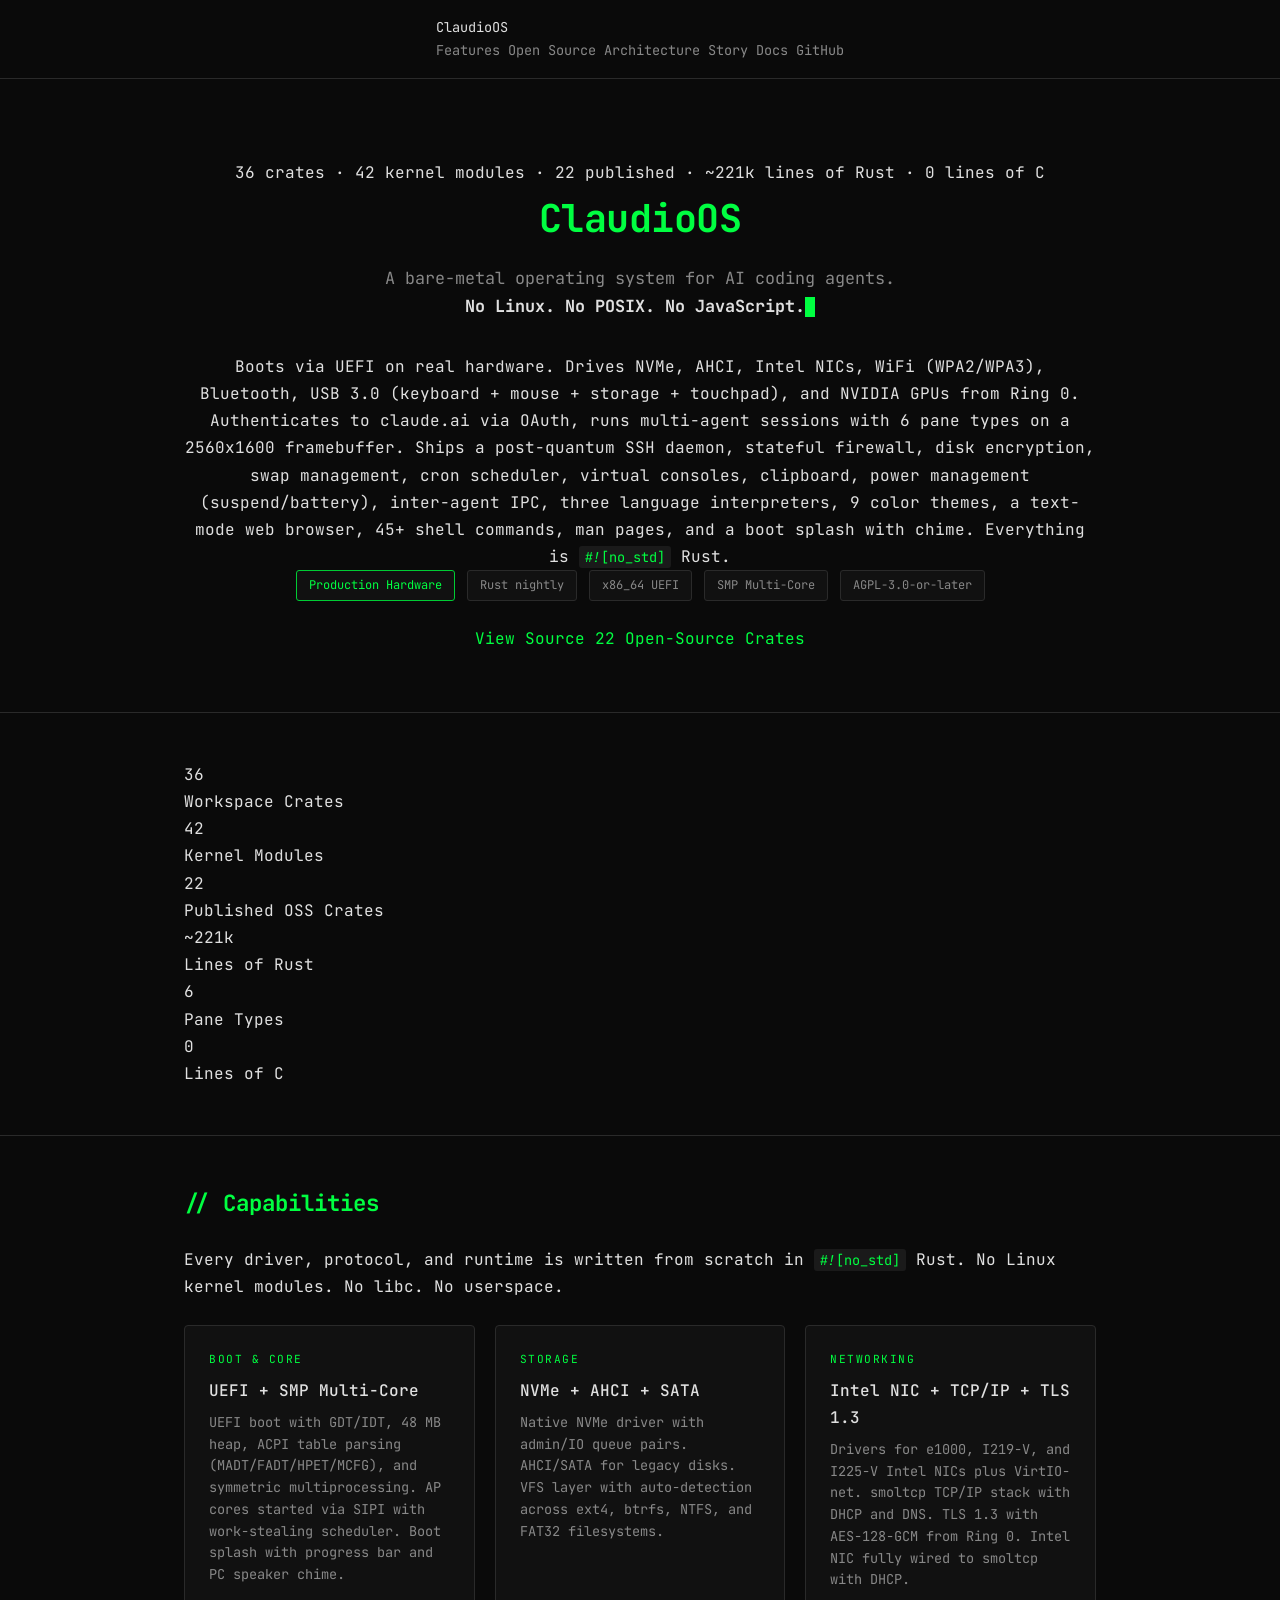
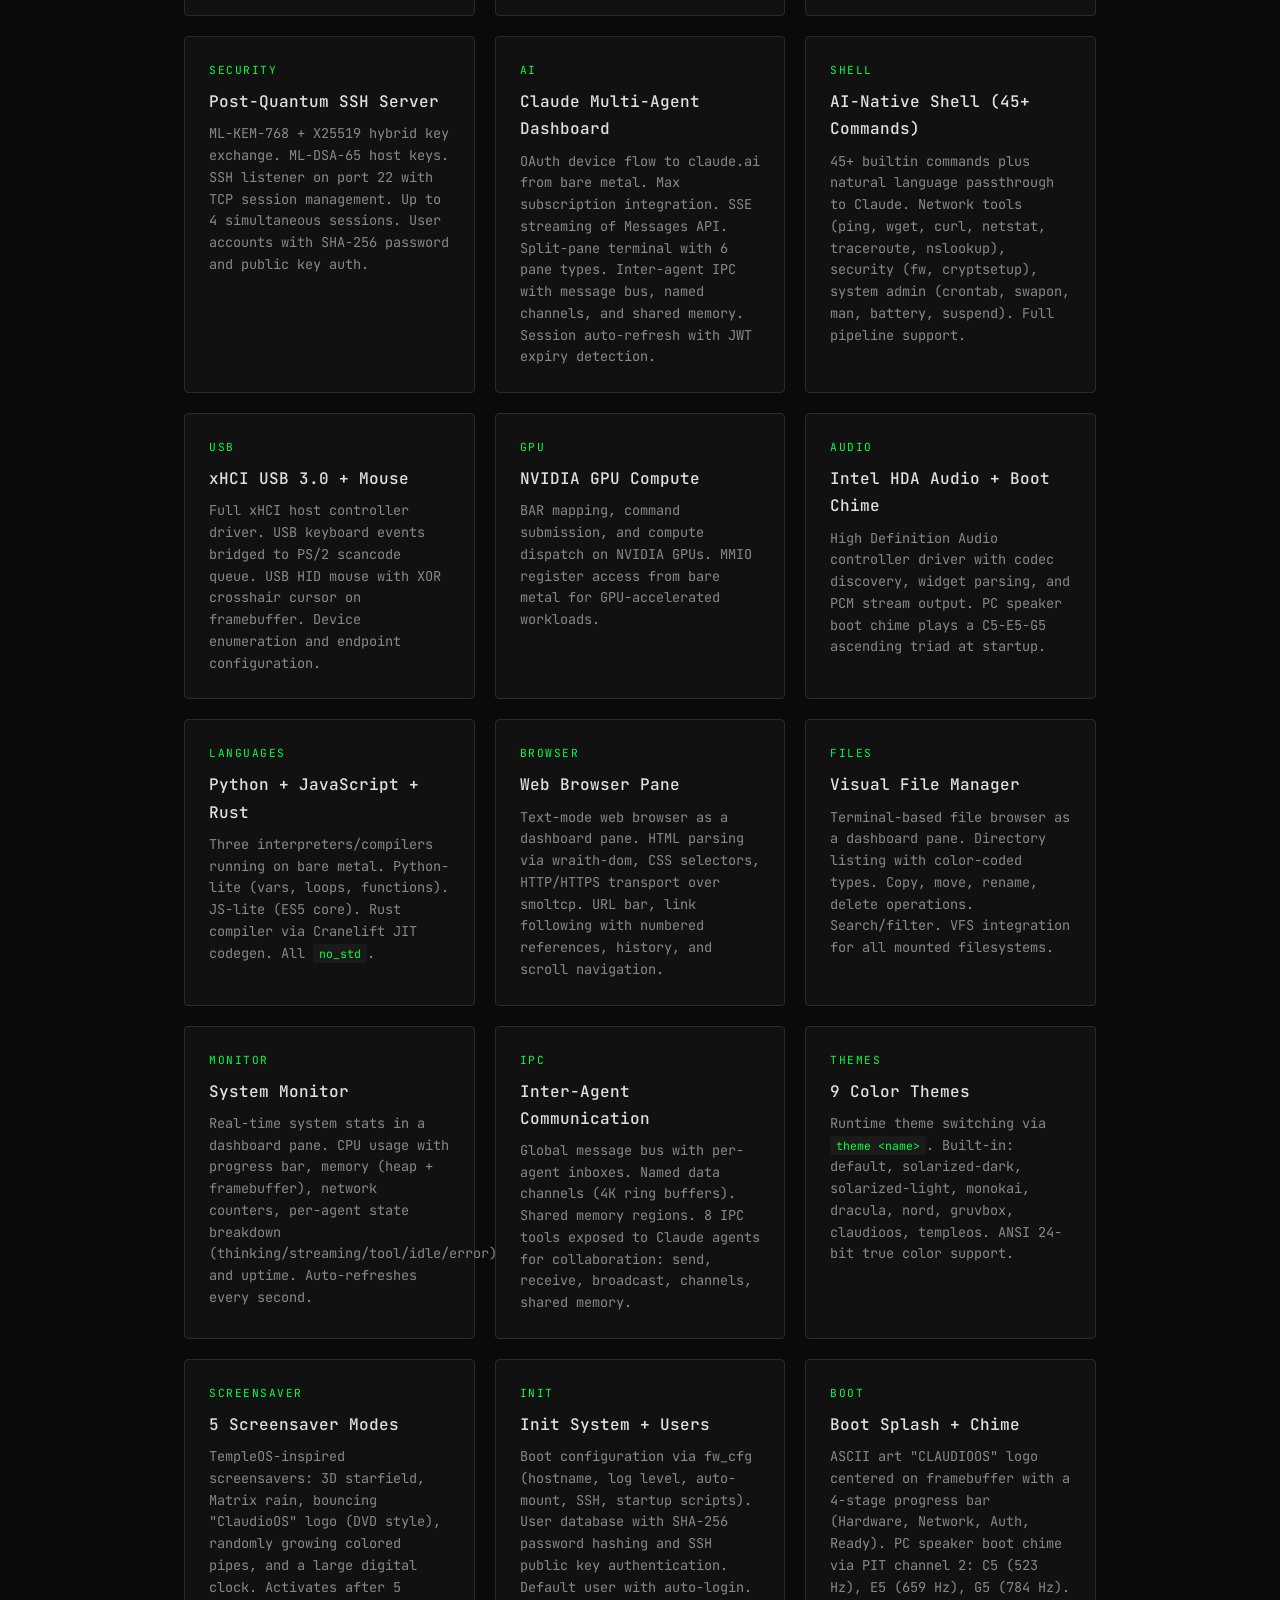
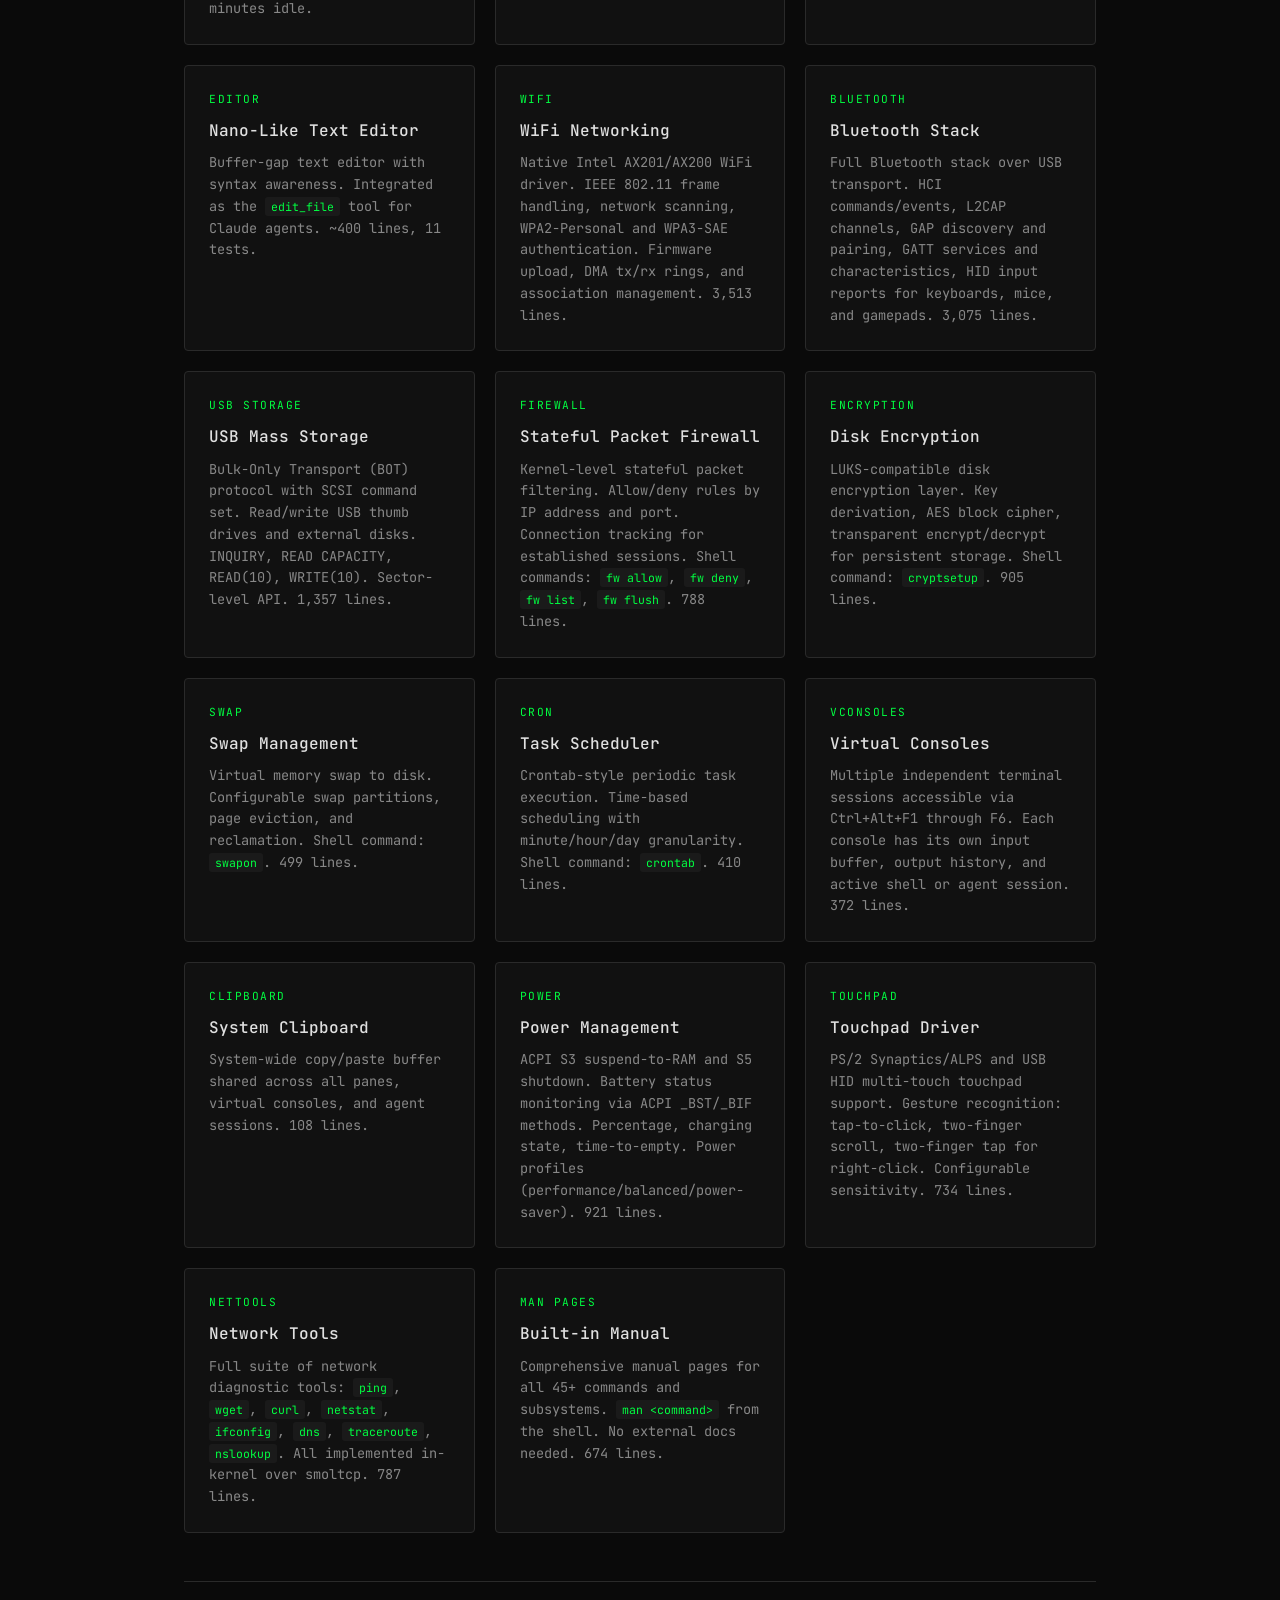
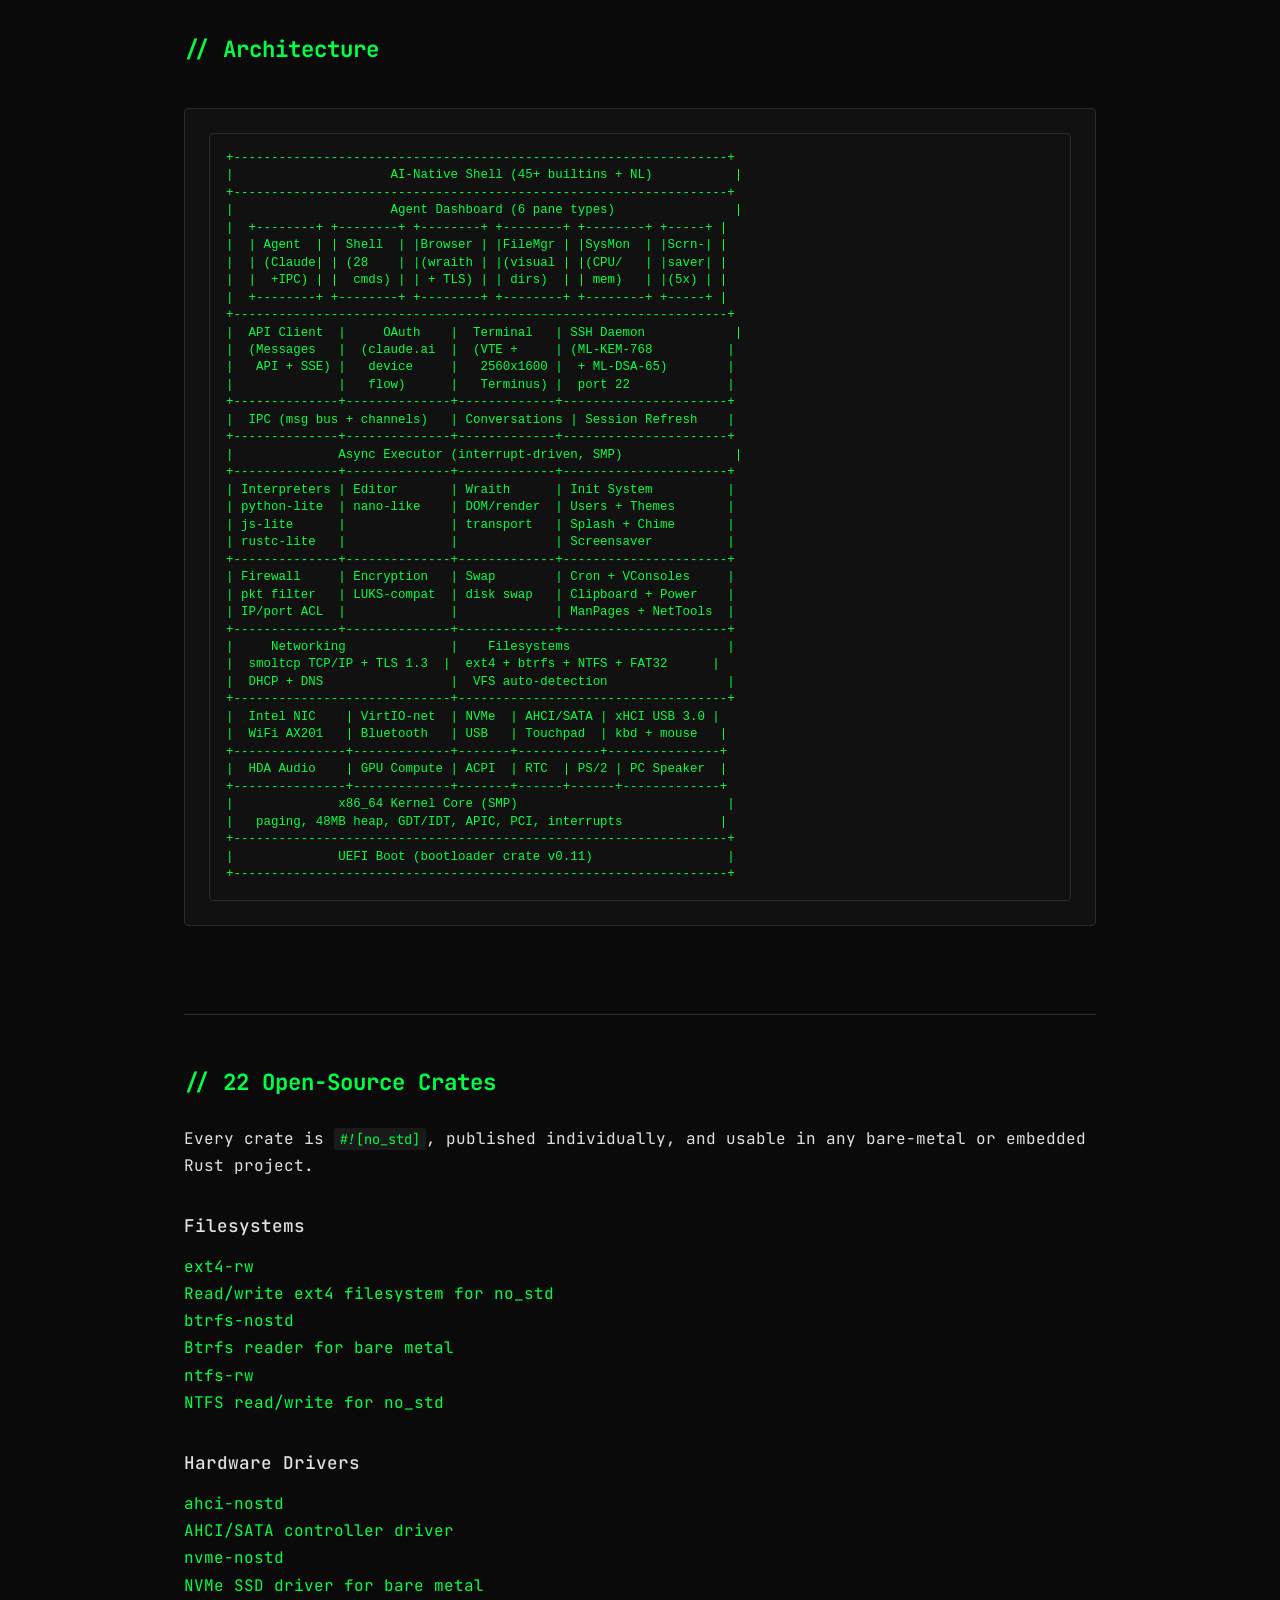
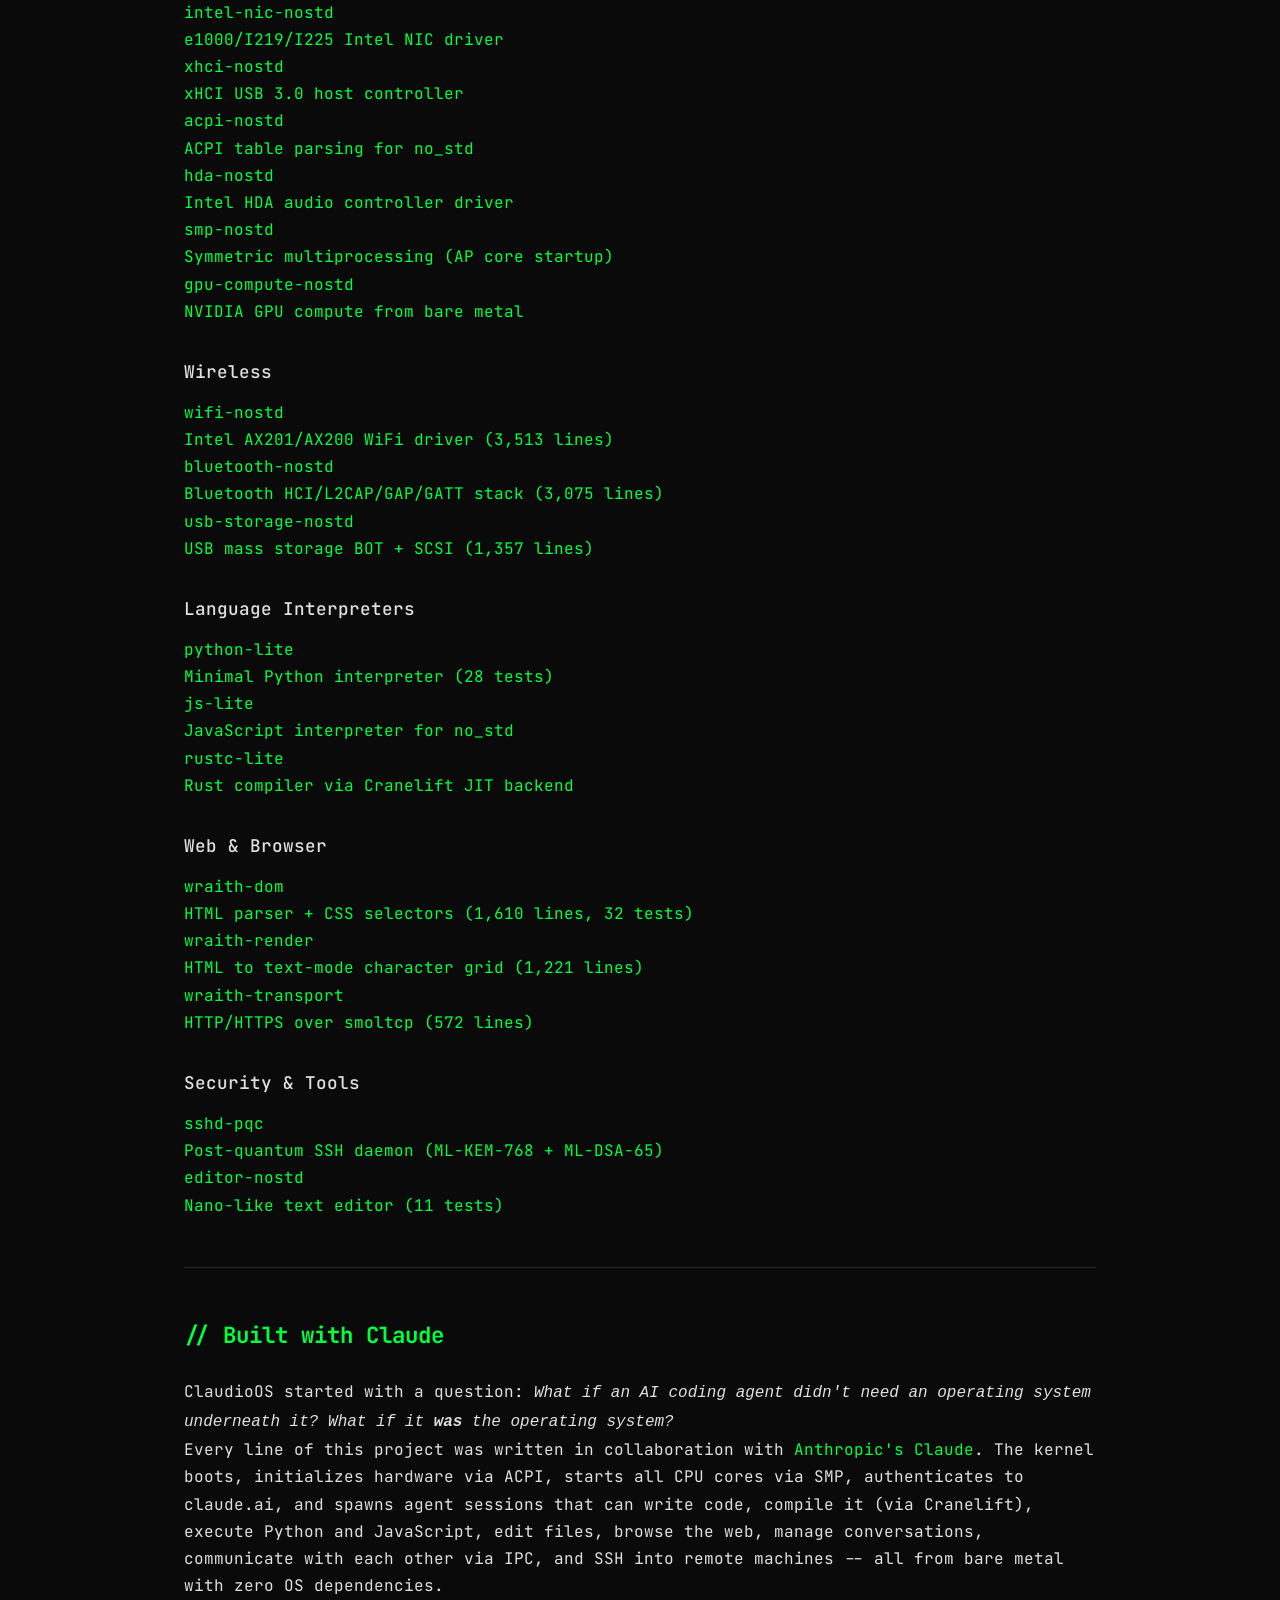
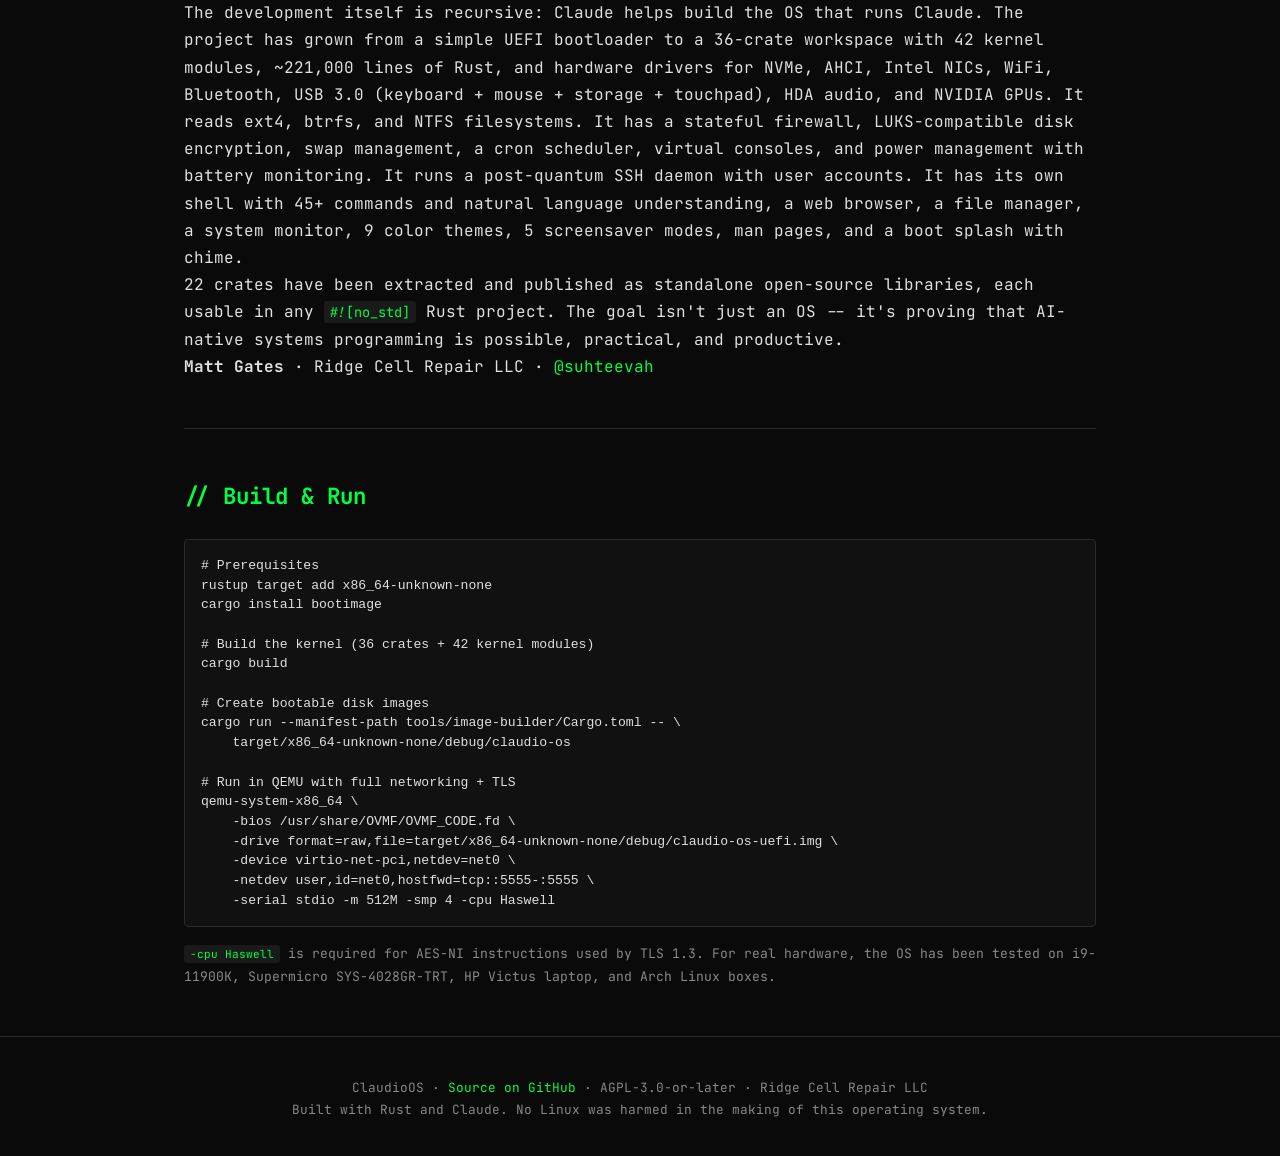
==== commit cda0bd89: "Update all docs and site for 36 crates, 42 kernel modules, ~221k lines Added WiFi, Bluetooth, USB st" ====
--- a/site/index.html
+++ b/site/index.html
@@ -4,9 +4,9 @@
   <meta charset="UTF-8">
   <meta name="viewport" content="width=device-width, initial-scale=1.0">
   <title>ClaudioOS — Bare Metal AI Agent OS</title>
-  <meta name="description" content="A bare-metal Rust operating system with 33 crates and 17 kernel modules: UEFI boot, SMP multi-core, NVMe/AHCI storage, TLS 1.3, post-quantum SSH, multi-agent Claude dashboard with 6 pane types, IPC, 3 language interpreters, screensaver, themes, and 19 published open-source crates. No Linux. No POSIX. Just Rust and Claude.">
+  <meta name="description" content="A bare-metal Rust operating system with 36 crates, 42 kernel modules, and ~221,000 lines of Rust: UEFI boot, SMP multi-core, NVMe/AHCI storage, WiFi, Bluetooth, USB storage, TLS 1.3, post-quantum SSH, firewall, disk encryption, swap, cron, virtual consoles, multi-agent Claude dashboard with 6 pane types, IPC, 3 language interpreters, and 22 published open-source crates. No Linux. No POSIX. Just Rust and Claude.">
   <meta property="og:title" content="ClaudioOS — Bare Metal AI Agent OS">
-  <meta property="og:description" content="33-crate bare-metal Rust OS with 17 kernel modules for running AI coding agents. Post-quantum SSH, NVMe, ext4, btrfs, GPU compute, 6 pane types, IPC, screensaver, themes. 19 open-source crates published.">
+  <meta property="og:description" content="36-crate bare-metal Rust OS with 42 kernel modules and ~221k lines for running AI coding agents. WiFi, Bluetooth, firewall, encryption, post-quantum SSH, NVMe, ext4, btrfs, GPU compute, 6 pane types, IPC, power management. 22 open-source crates published.">
   <meta property="og:type" content="website">
   <meta property="og:url" content="https://claudioos.vercel.app">
   <link rel="stylesheet" href="style.css">
@@ -30,18 +30,20 @@
 <!-- ======== HERO ======== -->
 <header class="hero">
   <div class="container">
-    <div class="hero-eyebrow">33 crates &middot; 17 kernel modules &middot; 19 published &middot; 0 lines of C</div>
+    <div class="hero-eyebrow">36 crates &middot; 42 kernel modules &middot; 22 published &middot; ~221k lines of Rust &middot; 0 lines of C</div>
     <h1>ClaudioOS</h1>
     <p class="tagline">
       A bare-metal operating system for AI coding agents.<br>
       <strong>No Linux. No POSIX. No JavaScript.</strong><span class="cursor"></span>
     </p>
     <p class="hero-sub">
-      Boots via UEFI on real hardware. Drives NVMe, AHCI, Intel NICs, USB 3.0 (keyboard + mouse), and NVIDIA GPUs
+      Boots via UEFI on real hardware. Drives NVMe, AHCI, Intel NICs, WiFi (WPA2/WPA3),
+      Bluetooth, USB 3.0 (keyboard + mouse + storage + touchpad), and NVIDIA GPUs
       from Ring 0. Authenticates to claude.ai via OAuth, runs multi-agent sessions with 6 pane types
-      (agent, shell, browser, file manager, system monitor, screensaver) on a 2560x1600 framebuffer.
-      Ships a post-quantum SSH daemon, inter-agent IPC, three language interpreters, 9 color themes,
-      a text-mode web browser, session auto-refresh, and a boot splash with chime.
+      on a 2560x1600 framebuffer. Ships a post-quantum SSH daemon, stateful firewall, disk encryption,
+      swap management, cron scheduler, virtual consoles, clipboard, power management (suspend/battery),
+      inter-agent IPC, three language interpreters, 9 color themes, a text-mode web browser,
+      45+ shell commands, man pages, and a boot splash with chime.
       Everything is <code>#![no_std]</code> Rust.
     </p>
     <div class="badge-row">
@@ -53,7 +55,7 @@
     </div>
     <div class="hero-actions">
       <a href="https://github.com/suhteevah/baremetal-claude" class="btn btn-primary">View Source</a>
-      <a href="#crates" class="btn btn-secondary">19 Open-Source Crates</a>
+      <a href="#crates" class="btn btn-secondary">22 Open-Source Crates</a>
     </div>
   </div>
 </header>
@@ -63,16 +65,20 @@
   <div class="container">
     <div class="stats-grid">
       <div class="stat">
-        <div class="stat-number">33</div>
+        <div class="stat-number">36</div>
         <div class="stat-label">Workspace Crates</div>
       </div>
       <div class="stat">
-        <div class="stat-number">17</div>
+        <div class="stat-number">42</div>
         <div class="stat-label">Kernel Modules</div>
       </div>
       <div class="stat">
-        <div class="stat-number">19</div>
+        <div class="stat-number">22</div>
         <div class="stat-label">Published OSS Crates</div>
+      </div>
+      <div class="stat">
+        <div class="stat-number">~221k</div>
+        <div class="stat-label">Lines of Rust</div>
       </div>
       <div class="stat">
         <div class="stat-number">6</div>
@@ -127,8 +133,8 @@
 
       <div class="feature-card">
         <div class="label">Shell</div>
-        <h3>AI-Native Shell</h3>
-        <p>28 builtin commands plus natural language passthrough to Claude. Conversation management (list, select, rename, delete). Full pipeline support with the interpreters and editor.</p>
+        <h3>AI-Native Shell (45+ Commands)</h3>
+        <p>45+ builtin commands plus natural language passthrough to Claude. Network tools (ping, wget, curl, netstat, traceroute, nslookup), security (fw, cryptsetup), system admin (crontab, swapon, man, battery, suspend). Full pipeline support.</p>
       </div>
 
       <div class="feature-card">
@@ -207,6 +213,84 @@
         <div class="label">Editor</div>
         <h3>Nano-Like Text Editor</h3>
         <p>Buffer-gap text editor with syntax awareness. Integrated as the <code>edit_file</code> tool for Claude agents. ~400 lines, 11 tests.</p>
+      </div>
+
+      <div class="feature-card">
+        <div class="label">WiFi</div>
+        <h3>WiFi Networking</h3>
+        <p>Native Intel AX201/AX200 WiFi driver. IEEE 802.11 frame handling, network scanning, WPA2-Personal and WPA3-SAE authentication. Firmware upload, DMA tx/rx rings, and association management. 3,513 lines.</p>
+      </div>
+
+      <div class="feature-card">
+        <div class="label">Bluetooth</div>
+        <h3>Bluetooth Stack</h3>
+        <p>Full Bluetooth stack over USB transport. HCI commands/events, L2CAP channels, GAP discovery and pairing, GATT services and characteristics, HID input reports for keyboards, mice, and gamepads. 3,075 lines.</p>
+      </div>
+
+      <div class="feature-card">
+        <div class="label">USB Storage</div>
+        <h3>USB Mass Storage</h3>
+        <p>Bulk-Only Transport (BOT) protocol with SCSI command set. Read/write USB thumb drives and external disks. INQUIRY, READ CAPACITY, READ(10), WRITE(10). Sector-level API. 1,357 lines.</p>
+      </div>
+
+      <div class="feature-card">
+        <div class="label">Firewall</div>
+        <h3>Stateful Packet Firewall</h3>
+        <p>Kernel-level stateful packet filtering. Allow/deny rules by IP address and port. Connection tracking for established sessions. Shell commands: <code>fw allow</code>, <code>fw deny</code>, <code>fw list</code>, <code>fw flush</code>. 788 lines.</p>
+      </div>
+
+      <div class="feature-card">
+        <div class="label">Encryption</div>
+        <h3>Disk Encryption</h3>
+        <p>LUKS-compatible disk encryption layer. Key derivation, AES block cipher, transparent encrypt/decrypt for persistent storage. Shell command: <code>cryptsetup</code>. 905 lines.</p>
+      </div>
+
+      <div class="feature-card">
+        <div class="label">Swap</div>
+        <h3>Swap Management</h3>
+        <p>Virtual memory swap to disk. Configurable swap partitions, page eviction, and reclamation. Shell command: <code>swapon</code>. 499 lines.</p>
+      </div>
+
+      <div class="feature-card">
+        <div class="label">Cron</div>
+        <h3>Task Scheduler</h3>
+        <p>Crontab-style periodic task execution. Time-based scheduling with minute/hour/day granularity. Shell command: <code>crontab</code>. 410 lines.</p>
+      </div>
+
+      <div class="feature-card">
+        <div class="label">VConsoles</div>
+        <h3>Virtual Consoles</h3>
+        <p>Multiple independent terminal sessions accessible via Ctrl+Alt+F1 through F6. Each console has its own input buffer, output history, and active shell or agent session. 372 lines.</p>
+      </div>
+
+      <div class="feature-card">
+        <div class="label">Clipboard</div>
+        <h3>System Clipboard</h3>
+        <p>System-wide copy/paste buffer shared across all panes, virtual consoles, and agent sessions. 108 lines.</p>
+      </div>
+
+      <div class="feature-card">
+        <div class="label">Power</div>
+        <h3>Power Management</h3>
+        <p>ACPI S3 suspend-to-RAM and S5 shutdown. Battery status monitoring via ACPI _BST/_BIF methods. Percentage, charging state, time-to-empty. Power profiles (performance/balanced/power-saver). 921 lines.</p>
+      </div>
+
+      <div class="feature-card">
+        <div class="label">Touchpad</div>
+        <h3>Touchpad Driver</h3>
+        <p>PS/2 Synaptics/ALPS and USB HID multi-touch touchpad support. Gesture recognition: tap-to-click, two-finger scroll, two-finger tap for right-click. Configurable sensitivity. 734 lines.</p>
+      </div>
+
+      <div class="feature-card">
+        <div class="label">NetTools</div>
+        <h3>Network Tools</h3>
+        <p>Full suite of network diagnostic tools: <code>ping</code>, <code>wget</code>, <code>curl</code>, <code>netstat</code>, <code>ifconfig</code>, <code>dns</code>, <code>traceroute</code>, <code>nslookup</code>. All implemented in-kernel over smoltcp. 787 lines.</p>
+      </div>
+
+      <div class="feature-card">
+        <div class="label">Man Pages</div>
+        <h3>Built-in Manual</h3>
+        <p>Comprehensive manual pages for all 45+ commands and subsystems. <code>man &lt;command&gt;</code> from the shell. No external docs needed. 674 lines.</p>
       </div>
 
     </div>
@@ -218,7 +302,7 @@
     <div class="diagram-block">
 <pre>
 +------------------------------------------------------------------+
-|                     AI-Native Shell (28 builtins + NL)            |
+|                     AI-Native Shell (45+ builtins + NL)           |
 +------------------------------------------------------------------+
 |                     Agent Dashboard (6 pane types)                |
 |  +--------+ +--------+ +--------+ +--------+ +--------+ +-----+ |
@@ -241,13 +325,16 @@
 | js-lite      |              | transport   | Splash + Chime       |
 | rustc-lite   |              |             | Screensaver          |
 +--------------+--------------+-------------+----------------------+
+| Firewall     | Encryption   | Swap        | Cron + VConsoles     |
+| pkt filter   | LUKS-compat  | disk swap   | Clipboard + Power    |
+| IP/port ACL  |              |             | ManPages + NetTools  |
++--------------+--------------+-------------+----------------------+
 |     Networking              |    Filesystems                     |
 |  smoltcp TCP/IP + TLS 1.3  |  ext4 + btrfs + NTFS + FAT32      |
 |  DHCP + DNS                 |  VFS auto-detection                |
 +-----------------------------+------------------------------------+
 |  Intel NIC    | VirtIO-net  | NVMe  | AHCI/SATA | xHCI USB 3.0 |
-|  e1000/I219   |             |       |           | kbd + mouse   |
-|  I225-V       |             |       |           |               |
+|  WiFi AX201   | Bluetooth   | USB   | Touchpad  | kbd + mouse   |
 +---------------+-------------+-------+-----------+---------------+
 |  HDA Audio    | GPU Compute | ACPI  | RTC  | PS/2 | PC Speaker  |
 +---------------+-------------+-------+------+------+-------------+
@@ -262,7 +349,7 @@
 
   <!-- ======== OPEN SOURCE CRATES ======== -->
   <section id="crates">
-    <h2>// 19 Open-Source Crates</h2>
+    <h2>// 22 Open-Source Crates</h2>
     <p class="section-intro">Every crate is <code>#![no_std]</code>, published individually, and usable in any bare-metal or embedded Rust project.</p>
 
     <h3 class="crate-category">Filesystems</h3>
@@ -314,6 +401,22 @@
       <a href="https://github.com/suhteevah/gpu-compute-nostd" class="crate-card" target="_blank" rel="noopener">
         <div class="crate-name">gpu-compute-nostd</div>
         <div class="crate-desc">NVIDIA GPU compute from bare metal</div>
+      </a>
+    </div>
+
+    <h3 class="crate-category">Wireless</h3>
+    <div class="crate-grid">
+      <a href="https://github.com/suhteevah/wifi-nostd" class="crate-card" target="_blank" rel="noopener">
+        <div class="crate-name">wifi-nostd</div>
+        <div class="crate-desc">Intel AX201/AX200 WiFi driver (3,513 lines)</div>
+      </a>
+      <a href="https://github.com/suhteevah/bluetooth-nostd" class="crate-card" target="_blank" rel="noopener">
+        <div class="crate-name">bluetooth-nostd</div>
+        <div class="crate-desc">Bluetooth HCI/L2CAP/GAP/GATT stack (3,075 lines)</div>
+      </a>
+      <a href="https://github.com/suhteevah/usb-storage-nostd" class="crate-card" target="_blank" rel="noopener">
+        <div class="crate-name">usb-storage-nostd</div>
+        <div class="crate-desc">USB mass storage BOT + SCSI (1,357 lines)</div>
       </a>
     </div>
 
@@ -380,15 +483,17 @@
       </p>
       <p>
         The development itself is recursive: Claude helps build the OS that runs Claude. The project
-        has grown from a simple UEFI bootloader to a 33-crate workspace with 17 kernel modules and
-        hardware drivers for NVMe, AHCI, Intel NICs, USB 3.0 (keyboard + mouse), HDA audio, and
-        NVIDIA GPUs. It reads ext4, btrfs, and NTFS filesystems. It runs a post-quantum SSH daemon
-        with user accounts. It has its own shell with natural language understanding, a web browser,
-        a file manager, a system monitor, 9 color themes, 5 screensaver modes, and a boot splash
-        with chime.
+        has grown from a simple UEFI bootloader to a 36-crate workspace with 42 kernel modules,
+        ~221,000 lines of Rust, and hardware drivers for NVMe, AHCI, Intel NICs, WiFi, Bluetooth,
+        USB 3.0 (keyboard + mouse + storage + touchpad), HDA audio, and NVIDIA GPUs. It reads ext4,
+        btrfs, and NTFS filesystems. It has a stateful firewall, LUKS-compatible disk encryption,
+        swap management, a cron scheduler, virtual consoles, and power management with battery monitoring.
+        It runs a post-quantum SSH daemon with user accounts. It has its own shell with 45+ commands
+        and natural language understanding, a web browser, a file manager, a system monitor, 9 color
+        themes, 5 screensaver modes, man pages, and a boot splash with chime.
       </p>
       <p>
-        19 crates have been extracted and published as standalone open-source libraries, each usable
+        22 crates have been extracted and published as standalone open-source libraries, each usable
         in any <code>#![no_std]</code> Rust project. The goal isn't just an OS -- it's proving that
         AI-native systems programming is possible, practical, and productive.
       </p>
@@ -407,7 +512,7 @@
 rustup target add x86_64-unknown-none
 cargo install bootimage
 
-<span class="code-comment"># Build the kernel (33 crates + 17 kernel modules)</span>
+<span class="code-comment"># Build the kernel (36 crates + 42 kernel modules)</span>
 cargo build
 
 <span class="code-comment"># Create bootable disk images</span>
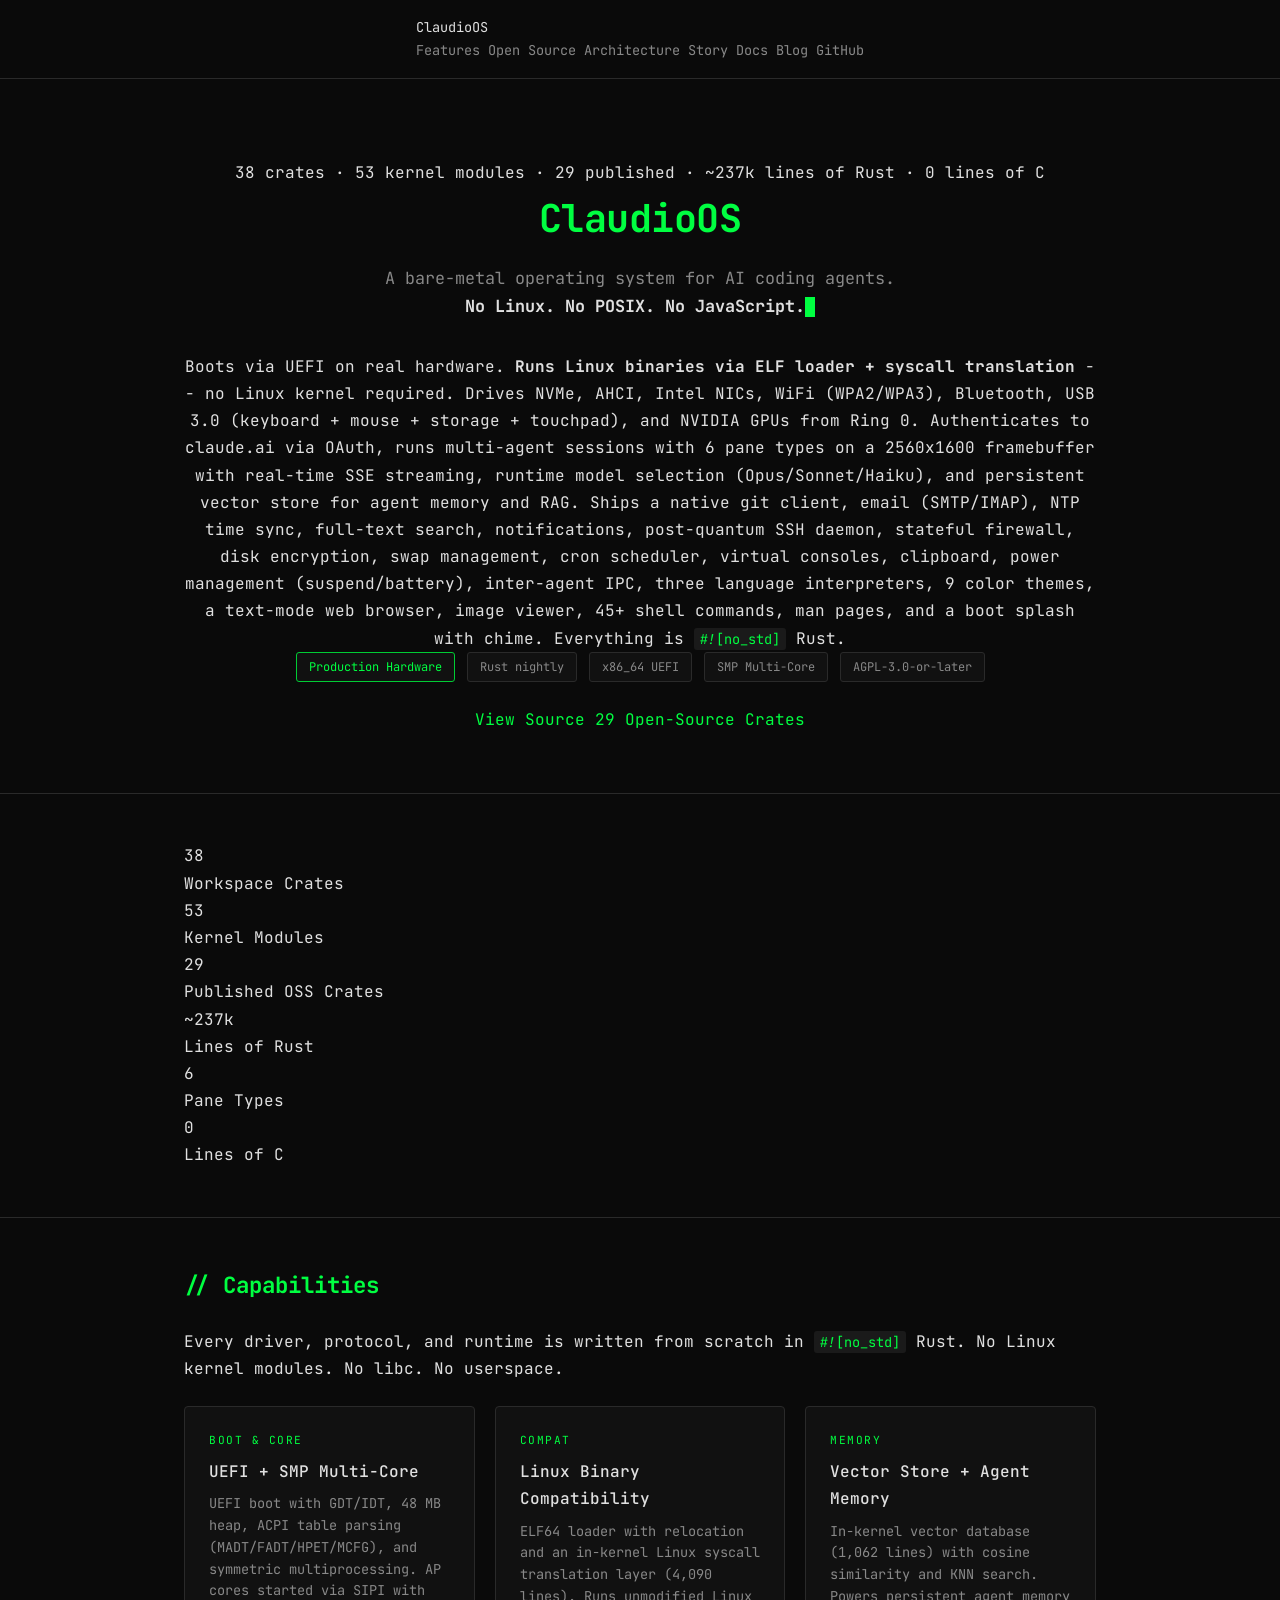
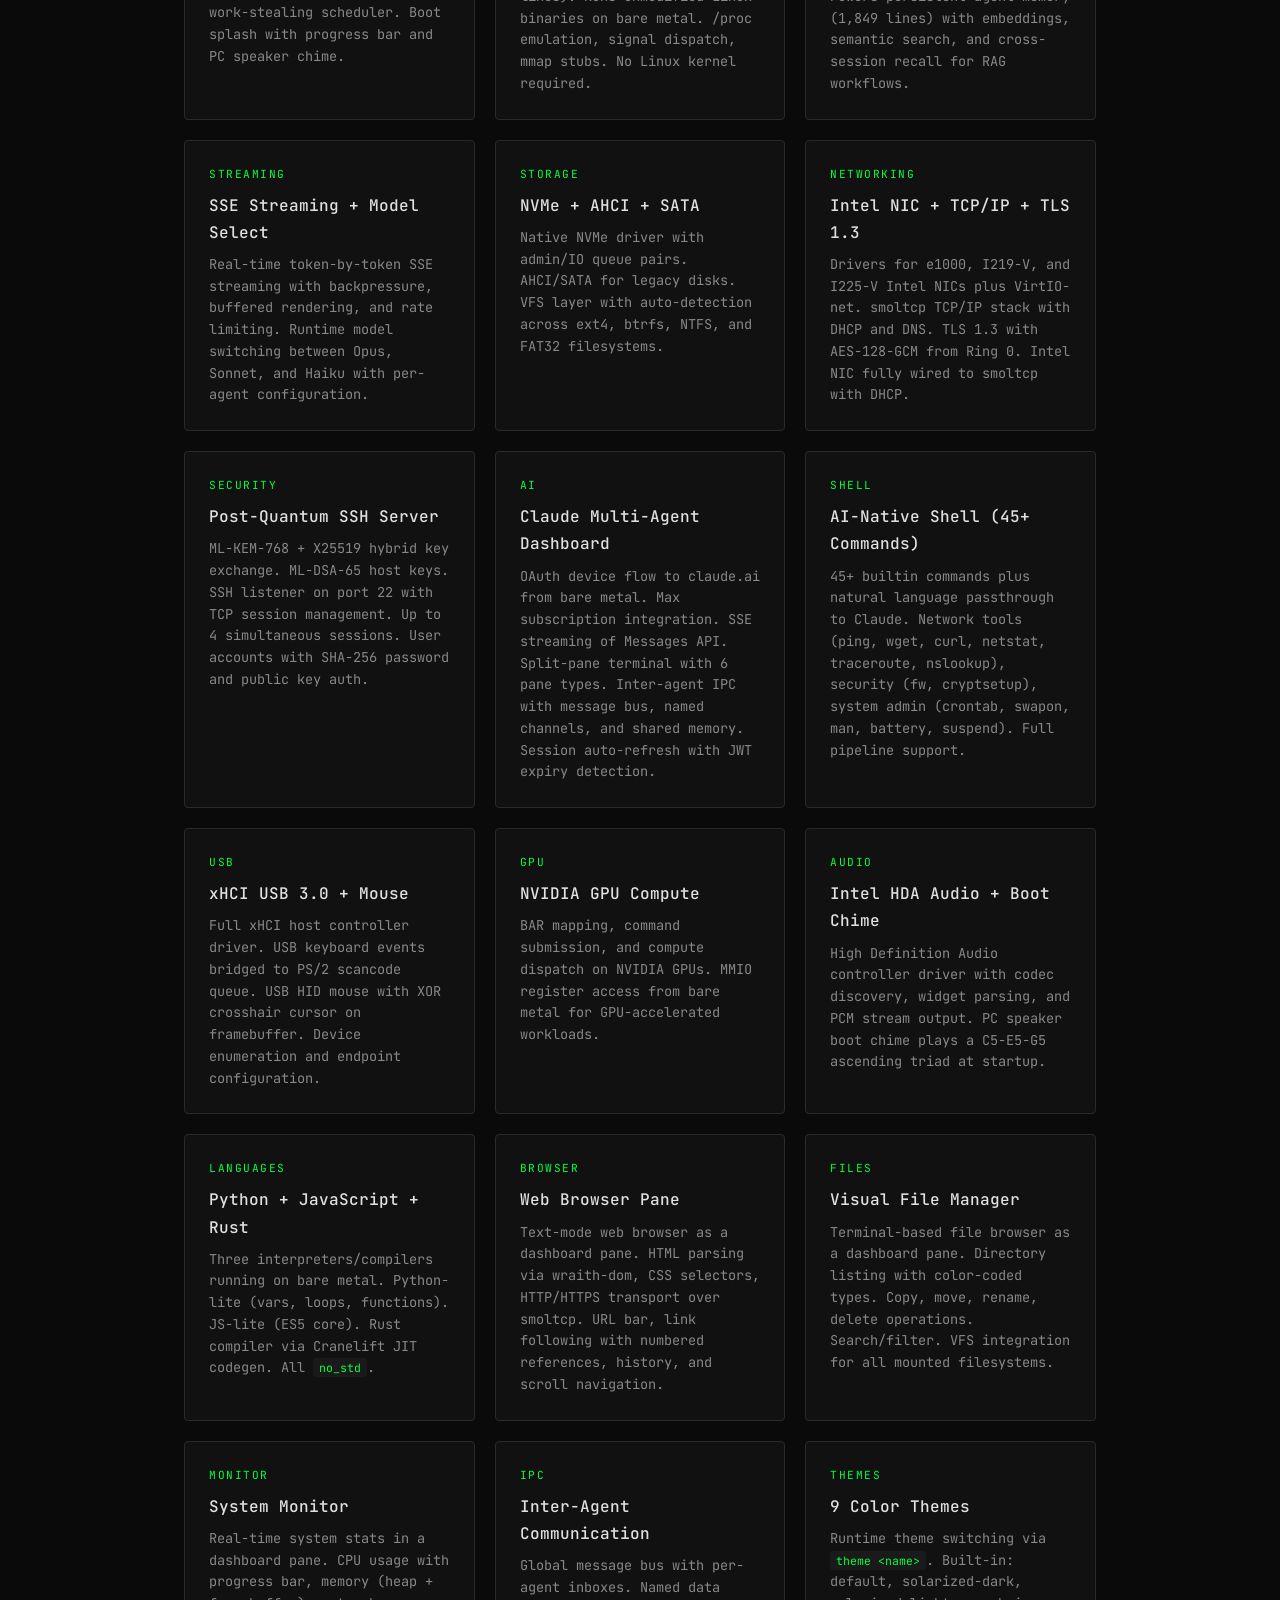
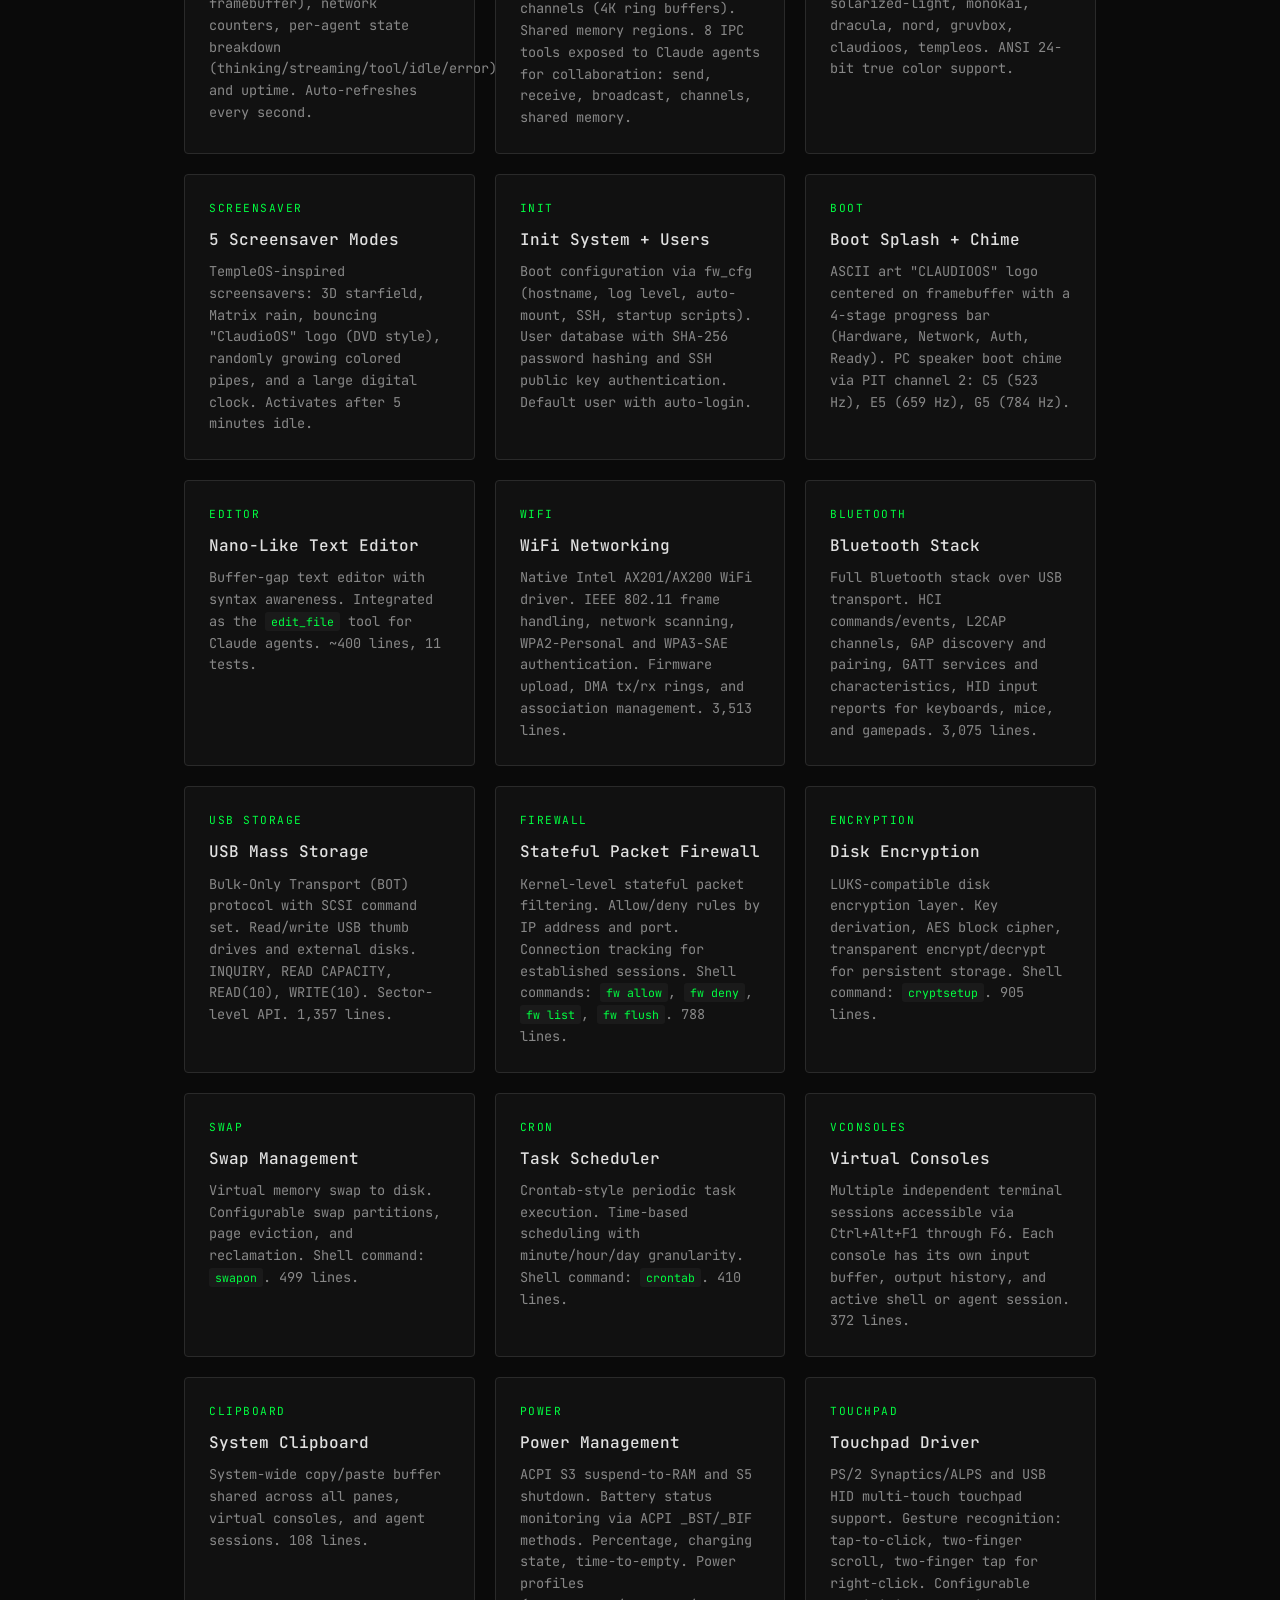
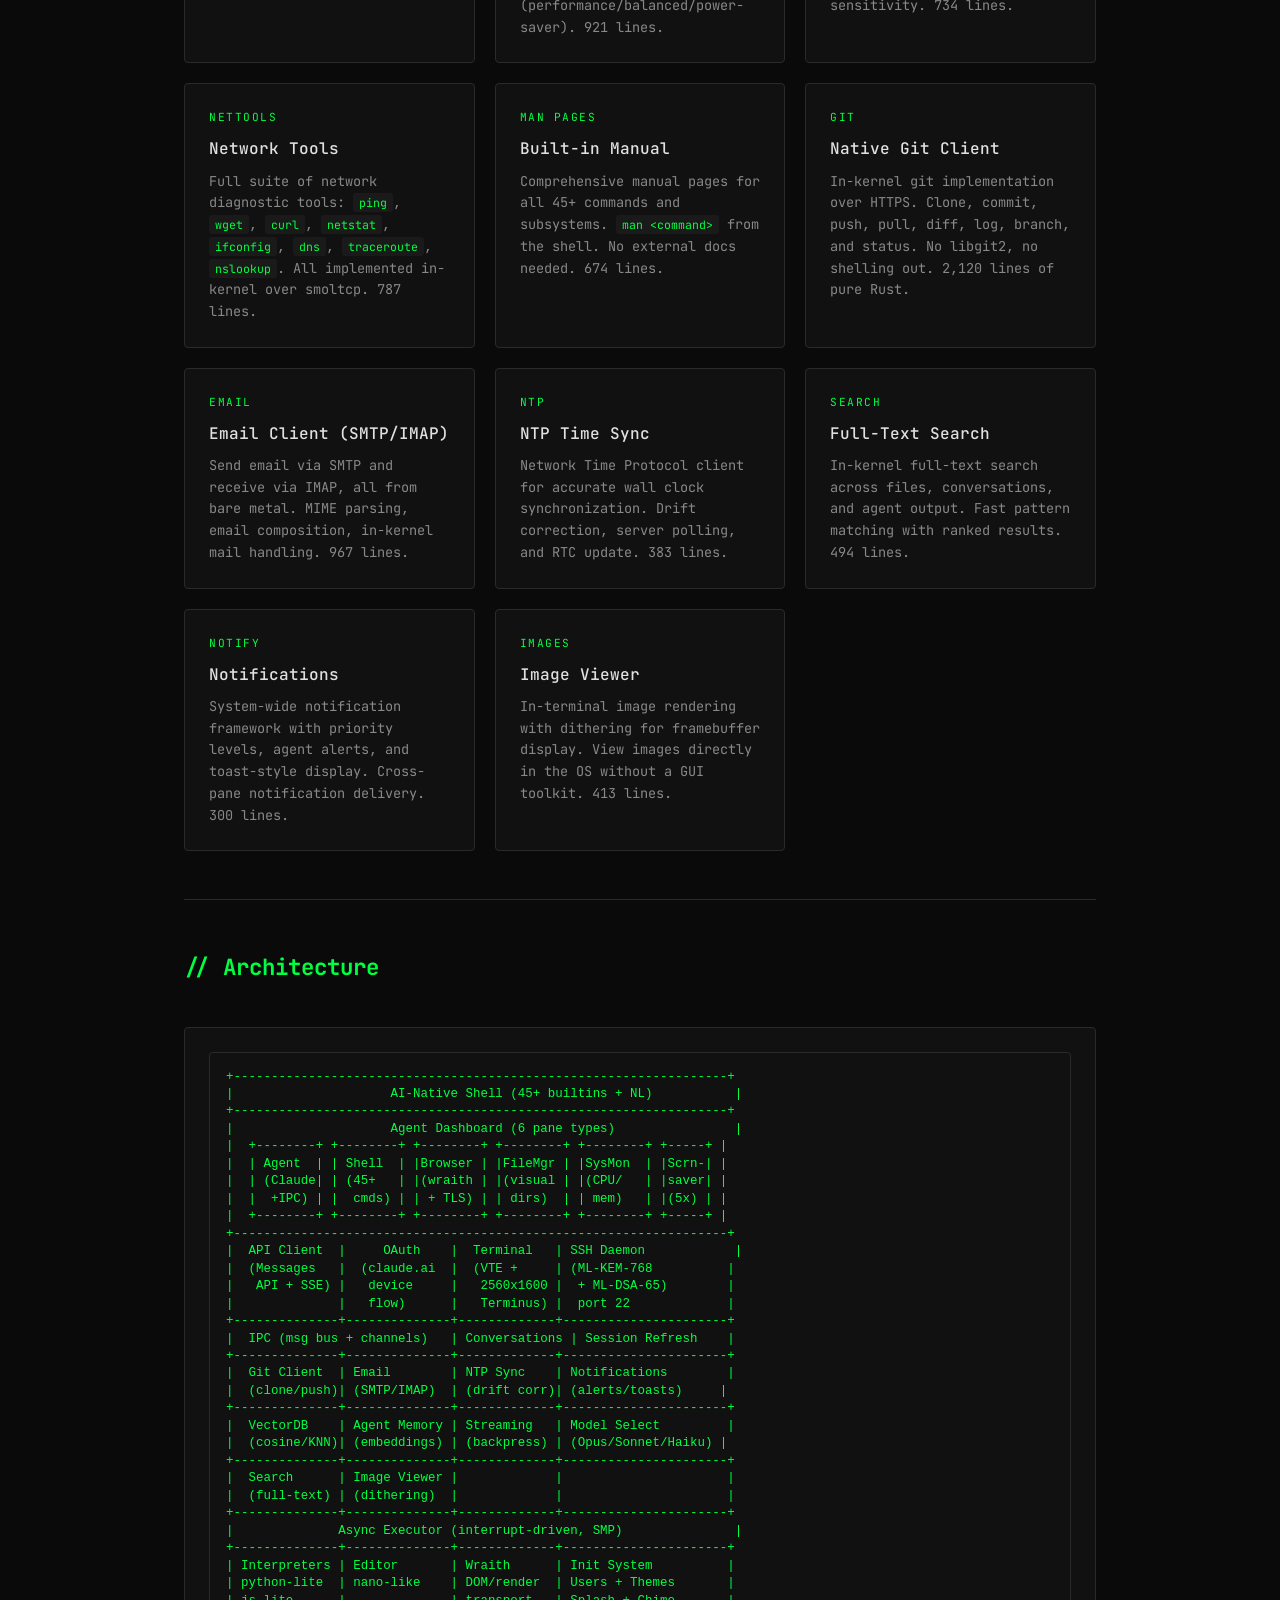
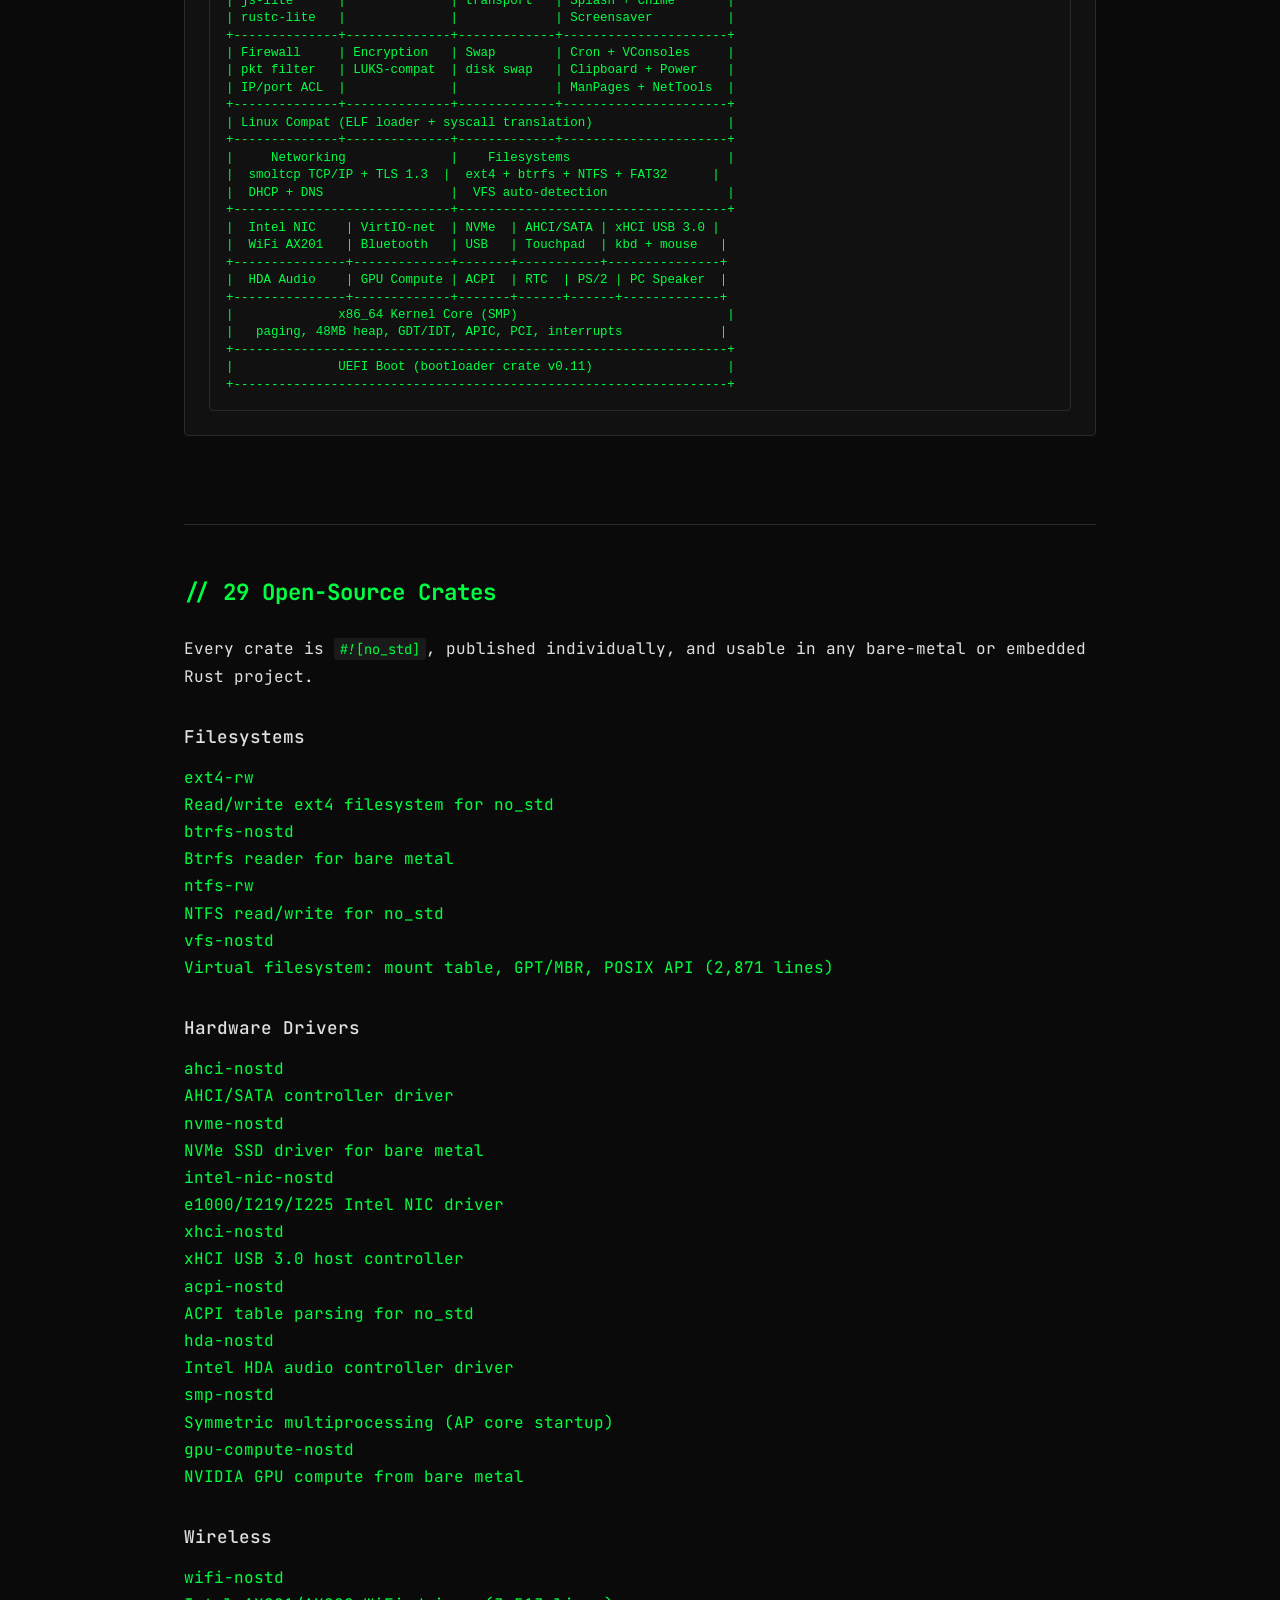
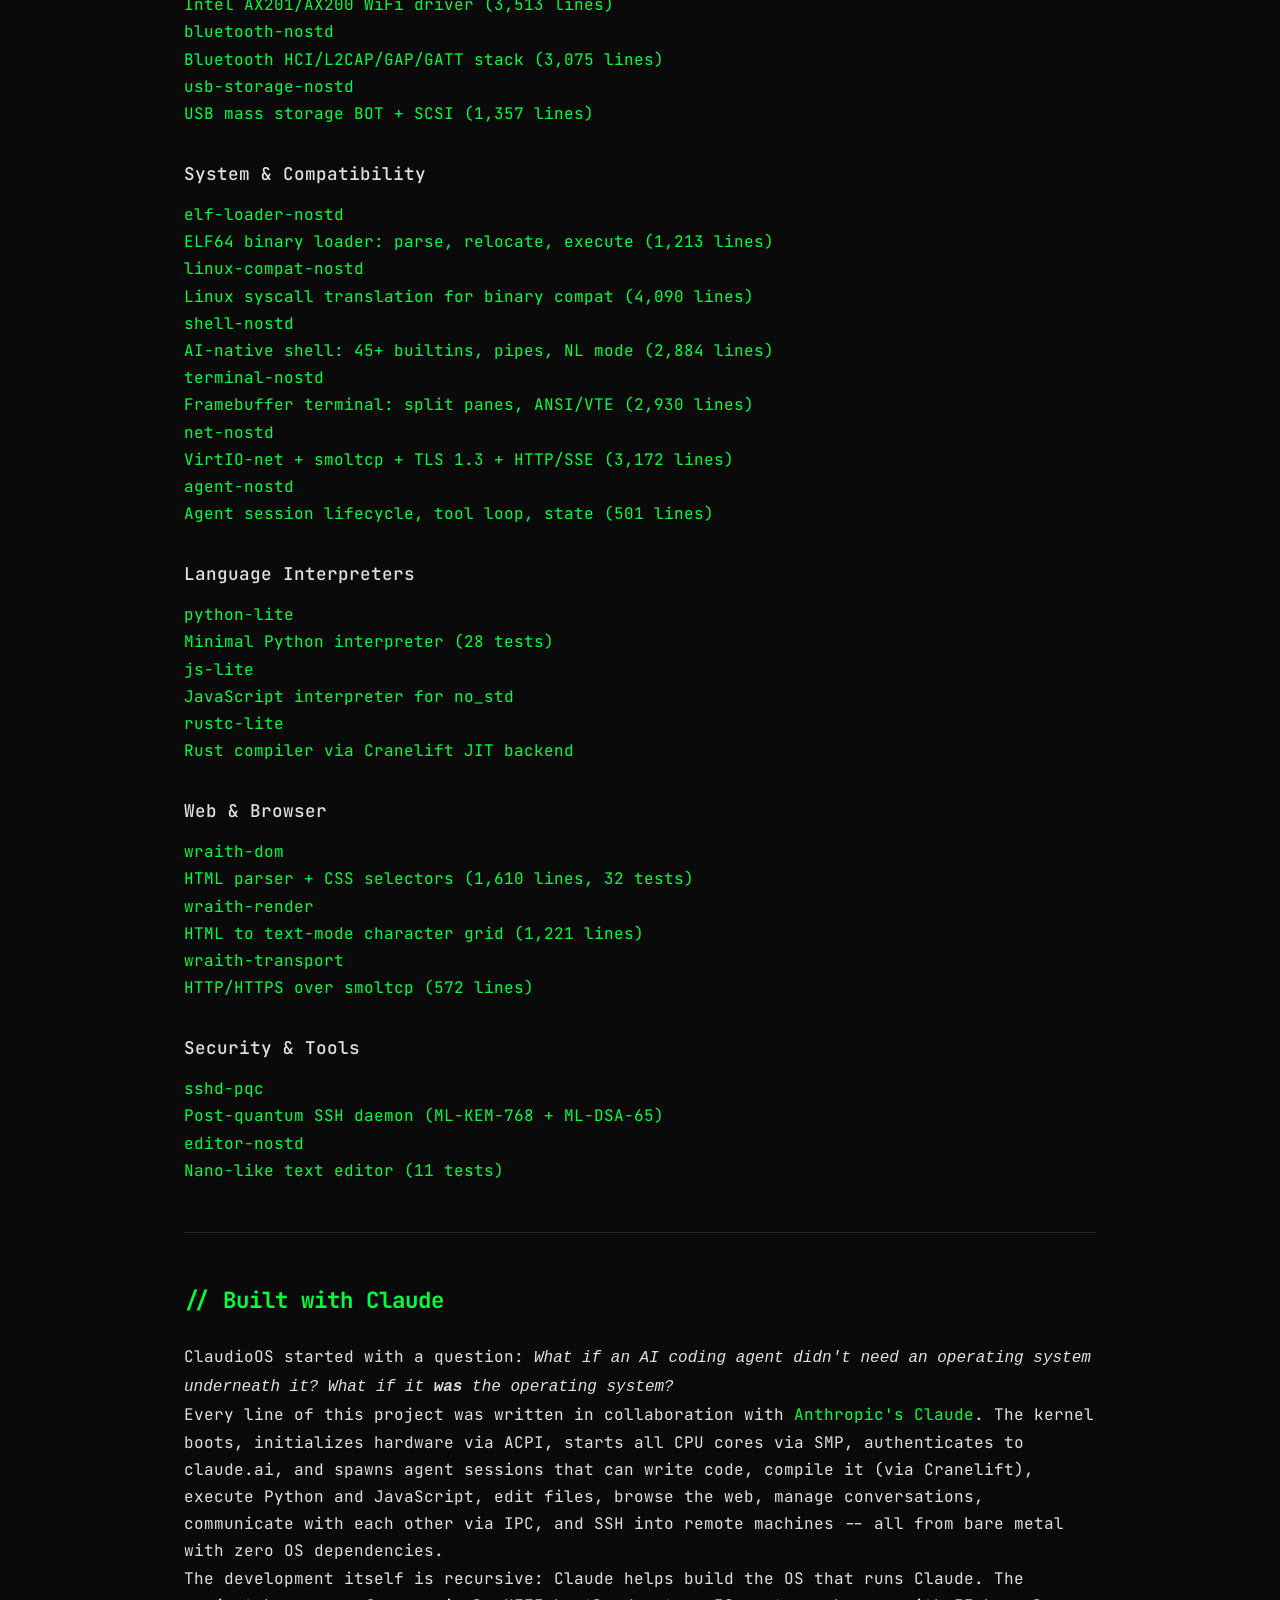
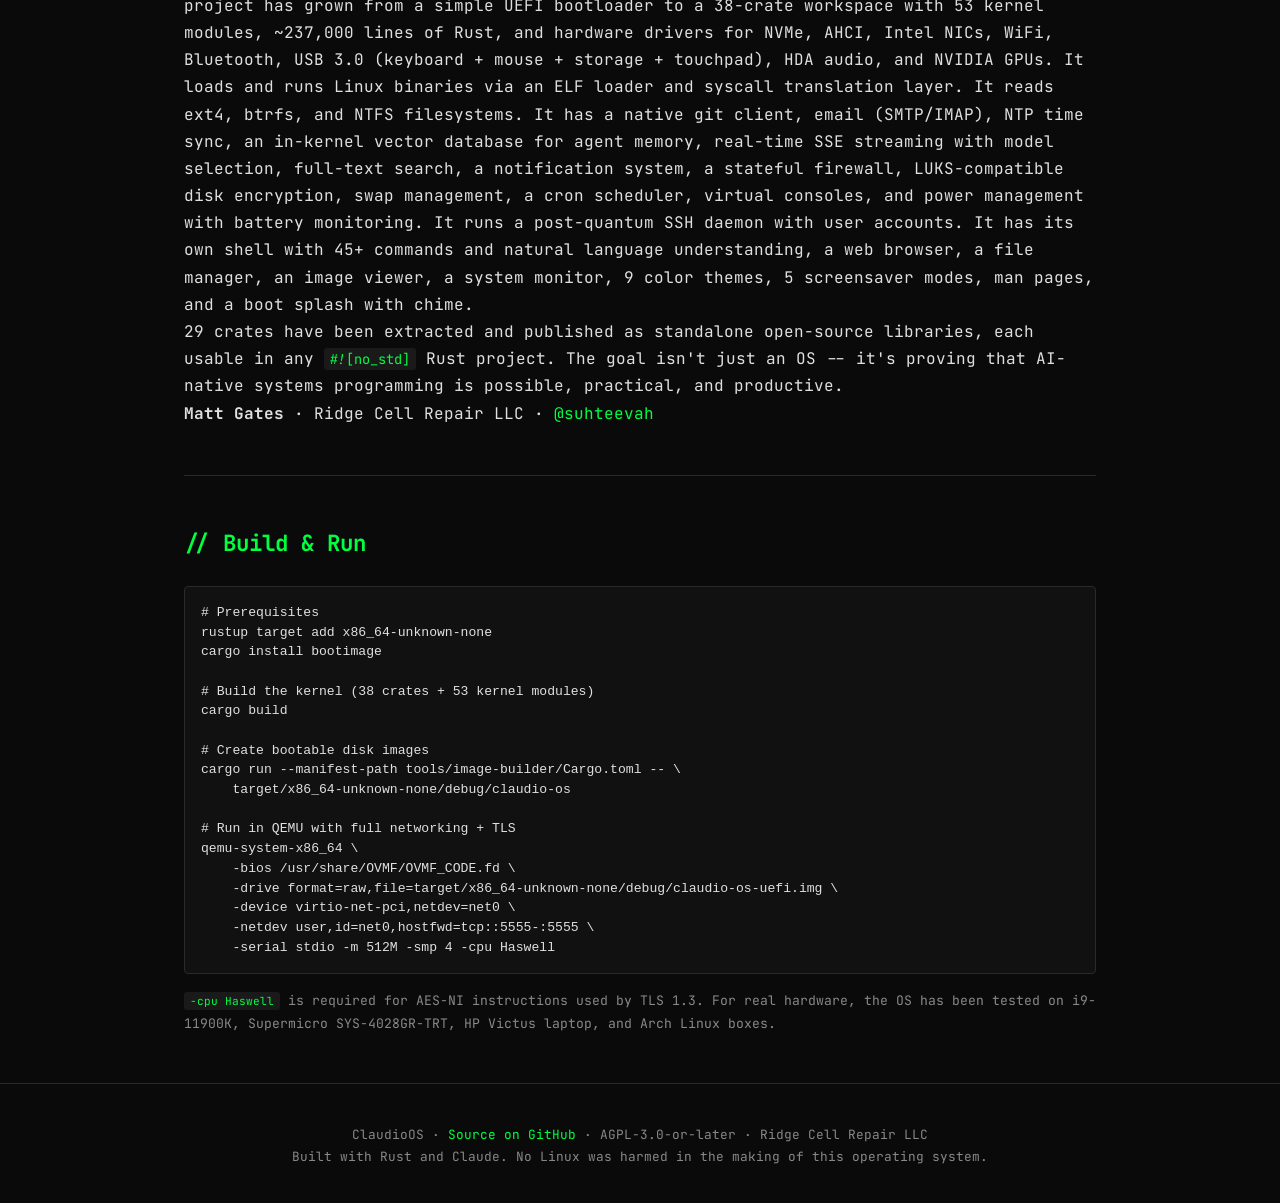
==== commit 4129f9a0: "Launch assets: 7 launch posts + 2 blog posts + security fixes landing Launch posts (docs/launch-post" ====
--- a/site/index.html
+++ b/site/index.html
@@ -4,9 +4,9 @@
   <meta charset="UTF-8">
   <meta name="viewport" content="width=device-width, initial-scale=1.0">
   <title>ClaudioOS — Bare Metal AI Agent OS</title>
-  <meta name="description" content="A bare-metal Rust operating system with 36 crates, 42 kernel modules, and ~221,000 lines of Rust: UEFI boot, SMP multi-core, NVMe/AHCI storage, WiFi, Bluetooth, USB storage, TLS 1.3, post-quantum SSH, firewall, disk encryption, swap, cron, virtual consoles, multi-agent Claude dashboard with 6 pane types, IPC, 3 language interpreters, and 22 published open-source crates. No Linux. No POSIX. Just Rust and Claude.">
+  <meta name="description" content="A bare-metal Rust operating system with 38 crates, 53 kernel modules, and ~237,000 lines of Rust: UEFI boot, SMP multi-core, Linux binary compatibility (ELF loader + syscall translation), NVMe/AHCI storage, WiFi, Bluetooth, USB storage, TLS 1.3, post-quantum SSH, firewall, disk encryption, vector store, git client, email, NTP, streaming, model selection, multi-agent Claude dashboard with 6 pane types, IPC, 3 language interpreters, and 29 published open-source crates. No Linux kernel. Just Rust and Claude.">
   <meta property="og:title" content="ClaudioOS — Bare Metal AI Agent OS">
-  <meta property="og:description" content="36-crate bare-metal Rust OS with 42 kernel modules and ~221k lines for running AI coding agents. WiFi, Bluetooth, firewall, encryption, post-quantum SSH, NVMe, ext4, btrfs, GPU compute, 6 pane types, IPC, power management. 22 open-source crates published.">
+  <meta property="og:description" content="38-crate bare-metal Rust OS with 53 kernel modules and ~237k lines for running AI coding agents. Linux binary compat, vector store, git, email, WiFi, Bluetooth, firewall, encryption, post-quantum SSH, NVMe, ext4, btrfs, GPU compute, 6 pane types, IPC, streaming, model select. 29 open-source crates published.">
   <meta property="og:type" content="website">
   <meta property="og:url" content="https://claudioos.vercel.app">
   <link rel="stylesheet" href="style.css">
@@ -22,6 +22,7 @@
       <a href="#architecture">Architecture</a>
       <a href="#story">Story</a>
       <a href="docs.html">Docs</a>
+      <a href="blog/">Blog</a>
       <a href="https://github.com/suhteevah/baremetal-claude" class="nav-github">GitHub</a>
     </div>
   </div>
@@ -30,19 +31,22 @@
 <!-- ======== HERO ======== -->
 <header class="hero">
   <div class="container">
-    <div class="hero-eyebrow">36 crates &middot; 42 kernel modules &middot; 22 published &middot; ~221k lines of Rust &middot; 0 lines of C</div>
+    <div class="hero-eyebrow">38 crates &middot; 53 kernel modules &middot; 29 published &middot; ~237k lines of Rust &middot; 0 lines of C</div>
     <h1>ClaudioOS</h1>
     <p class="tagline">
       A bare-metal operating system for AI coding agents.<br>
       <strong>No Linux. No POSIX. No JavaScript.</strong><span class="cursor"></span>
     </p>
     <p class="hero-sub">
-      Boots via UEFI on real hardware. Drives NVMe, AHCI, Intel NICs, WiFi (WPA2/WPA3),
+      Boots via UEFI on real hardware. <strong>Runs Linux binaries via ELF loader + syscall translation</strong> --
+      no Linux kernel required. Drives NVMe, AHCI, Intel NICs, WiFi (WPA2/WPA3),
       Bluetooth, USB 3.0 (keyboard + mouse + storage + touchpad), and NVIDIA GPUs
       from Ring 0. Authenticates to claude.ai via OAuth, runs multi-agent sessions with 6 pane types
-      on a 2560x1600 framebuffer. Ships a post-quantum SSH daemon, stateful firewall, disk encryption,
+      on a 2560x1600 framebuffer with real-time SSE streaming, runtime model selection (Opus/Sonnet/Haiku),
+      and persistent vector store for agent memory and RAG. Ships a native git client, email (SMTP/IMAP),
+      NTP time sync, full-text search, notifications, post-quantum SSH daemon, stateful firewall, disk encryption,
       swap management, cron scheduler, virtual consoles, clipboard, power management (suspend/battery),
-      inter-agent IPC, three language interpreters, 9 color themes, a text-mode web browser,
+      inter-agent IPC, three language interpreters, 9 color themes, a text-mode web browser, image viewer,
       45+ shell commands, man pages, and a boot splash with chime.
       Everything is <code>#![no_std]</code> Rust.
     </p>
@@ -55,7 +59,7 @@
     </div>
     <div class="hero-actions">
       <a href="https://github.com/suhteevah/baremetal-claude" class="btn btn-primary">View Source</a>
-      <a href="#crates" class="btn btn-secondary">22 Open-Source Crates</a>
+      <a href="#crates" class="btn btn-secondary">29 Open-Source Crates</a>
     </div>
   </div>
 </header>
@@ -65,19 +69,19 @@
   <div class="container">
     <div class="stats-grid">
       <div class="stat">
-        <div class="stat-number">36</div>
+        <div class="stat-number">38</div>
         <div class="stat-label">Workspace Crates</div>
       </div>
       <div class="stat">
-        <div class="stat-number">42</div>
+        <div class="stat-number">53</div>
         <div class="stat-label">Kernel Modules</div>
       </div>
       <div class="stat">
-        <div class="stat-number">22</div>
+        <div class="stat-number">29</div>
         <div class="stat-label">Published OSS Crates</div>
       </div>
       <div class="stat">
-        <div class="stat-number">~221k</div>
+        <div class="stat-number">~237k</div>
         <div class="stat-label">Lines of Rust</div>
       </div>
       <div class="stat">
@@ -108,6 +112,24 @@
       </div>
 
       <div class="feature-card">
+        <div class="label">Compat</div>
+        <h3>Linux Binary Compatibility</h3>
+        <p>ELF64 loader with relocation and an in-kernel Linux syscall translation layer (4,090 lines). Runs unmodified Linux binaries on bare metal. /proc emulation, signal dispatch, mmap stubs. No Linux kernel required.</p>
+      </div>
+
+      <div class="feature-card">
+        <div class="label">Memory</div>
+        <h3>Vector Store + Agent Memory</h3>
+        <p>In-kernel vector database (1,062 lines) with cosine similarity and KNN search. Powers persistent agent memory (1,849 lines) with embeddings, semantic search, and cross-session recall for RAG workflows.</p>
+      </div>
+
+      <div class="feature-card">
+        <div class="label">Streaming</div>
+        <h3>SSE Streaming + Model Select</h3>
+        <p>Real-time token-by-token SSE streaming with backpressure, buffered rendering, and rate limiting. Runtime model switching between Opus, Sonnet, and Haiku with per-agent configuration.</p>
+      </div>
+
+      <div class="feature-card">
         <div class="label">Storage</div>
         <h3>NVMe + AHCI + SATA</h3>
         <p>Native NVMe driver with admin/IO queue pairs. AHCI/SATA for legacy disks. VFS layer with auto-detection across ext4, btrfs, NTFS, and FAT32 filesystems.</p>
@@ -291,6 +313,42 @@
         <div class="label">Man Pages</div>
         <h3>Built-in Manual</h3>
         <p>Comprehensive manual pages for all 45+ commands and subsystems. <code>man &lt;command&gt;</code> from the shell. No external docs needed. 674 lines.</p>
+      </div>
+
+      <div class="feature-card">
+        <div class="label">Git</div>
+        <h3>Native Git Client</h3>
+        <p>In-kernel git implementation over HTTPS. Clone, commit, push, pull, diff, log, branch, and status. No libgit2, no shelling out. 2,120 lines of pure Rust.</p>
+      </div>
+
+      <div class="feature-card">
+        <div class="label">Email</div>
+        <h3>Email Client (SMTP/IMAP)</h3>
+        <p>Send email via SMTP and receive via IMAP, all from bare metal. MIME parsing, email composition, in-kernel mail handling. 967 lines.</p>
+      </div>
+
+      <div class="feature-card">
+        <div class="label">NTP</div>
+        <h3>NTP Time Sync</h3>
+        <p>Network Time Protocol client for accurate wall clock synchronization. Drift correction, server polling, and RTC update. 383 lines.</p>
+      </div>
+
+      <div class="feature-card">
+        <div class="label">Search</div>
+        <h3>Full-Text Search</h3>
+        <p>In-kernel full-text search across files, conversations, and agent output. Fast pattern matching with ranked results. 494 lines.</p>
+      </div>
+
+      <div class="feature-card">
+        <div class="label">Notify</div>
+        <h3>Notifications</h3>
+        <p>System-wide notification framework with priority levels, agent alerts, and toast-style display. Cross-pane notification delivery. 300 lines.</p>
+      </div>
+
+      <div class="feature-card">
+        <div class="label">Images</div>
+        <h3>Image Viewer</h3>
+        <p>In-terminal image rendering with dithering for framebuffer display. View images directly in the OS without a GUI toolkit. 413 lines.</p>
       </div>
 
     </div>
@@ -307,7 +365,7 @@
 |                     Agent Dashboard (6 pane types)                |
 |  +--------+ +--------+ +--------+ +--------+ +--------+ +-----+ |
 |  | Agent  | | Shell  | |Browser | |FileMgr | |SysMon  | |Scrn-| |
-|  | (Claude| | (28    | |(wraith | |(visual | |(CPU/   | |saver| |
+|  | (Claude| | (45+   | |(wraith | |(visual | |(CPU/   | |saver| |
 |  |  +IPC) | |  cmds) | | + TLS) | | dirs)  | | mem)   | |(5x) | |
 |  +--------+ +--------+ +--------+ +--------+ +--------+ +-----+ |
 +------------------------------------------------------------------+
@@ -318,6 +376,15 @@
 +--------------+--------------+-------------+----------------------+
 |  IPC (msg bus + channels)   | Conversations | Session Refresh    |
 +--------------+--------------+-------------+----------------------+
+|  Git Client  | Email        | NTP Sync    | Notifications        |
+|  (clone/push)| (SMTP/IMAP)  | (drift corr)| (alerts/toasts)     |
++--------------+--------------+-------------+----------------------+
+|  VectorDB    | Agent Memory | Streaming   | Model Select         |
+|  (cosine/KNN)| (embeddings) | (backpress) | (Opus/Sonnet/Haiku) |
++--------------+--------------+-------------+----------------------+
+|  Search      | Image Viewer |             |                      |
+|  (full-text) | (dithering)  |             |                      |
++--------------+--------------+-------------+----------------------+
 |              Async Executor (interrupt-driven, SMP)               |
 +--------------+--------------+-------------+----------------------+
 | Interpreters | Editor       | Wraith      | Init System          |
@@ -328,6 +395,8 @@
 | Firewall     | Encryption   | Swap        | Cron + VConsoles     |
 | pkt filter   | LUKS-compat  | disk swap   | Clipboard + Power    |
 | IP/port ACL  |              |             | ManPages + NetTools  |
++--------------+--------------+-------------+----------------------+
+| Linux Compat (ELF loader + syscall translation)                  |
 +--------------+--------------+-------------+----------------------+
 |     Networking              |    Filesystems                     |
 |  smoltcp TCP/IP + TLS 1.3  |  ext4 + btrfs + NTFS + FAT32      |
@@ -349,7 +418,7 @@
 
   <!-- ======== OPEN SOURCE CRATES ======== -->
   <section id="crates">
-    <h2>// 22 Open-Source Crates</h2>
+    <h2>// 29 Open-Source Crates</h2>
     <p class="section-intro">Every crate is <code>#![no_std]</code>, published individually, and usable in any bare-metal or embedded Rust project.</p>
 
     <h3 class="crate-category">Filesystems</h3>
@@ -366,6 +435,10 @@
         <div class="crate-name">ntfs-rw</div>
         <div class="crate-desc">NTFS read/write for no_std</div>
       </a>
+      <a href="https://github.com/suhteevah/baremetal-claude" class="crate-card" target="_blank" rel="noopener">
+        <div class="crate-name">vfs-nostd</div>
+        <div class="crate-desc">Virtual filesystem: mount table, GPT/MBR, POSIX API (2,871 lines)</div>
+      </a>
     </div>
 
     <h3 class="crate-category">Hardware Drivers</h3>
@@ -417,6 +490,34 @@
       <a href="https://github.com/suhteevah/usb-storage-nostd" class="crate-card" target="_blank" rel="noopener">
         <div class="crate-name">usb-storage-nostd</div>
         <div class="crate-desc">USB mass storage BOT + SCSI (1,357 lines)</div>
+      </a>
+    </div>
+
+    <h3 class="crate-category">System &amp; Compatibility</h3>
+    <div class="crate-grid">
+      <a href="https://github.com/suhteevah/baremetal-claude" class="crate-card" target="_blank" rel="noopener">
+        <div class="crate-name">elf-loader-nostd</div>
+        <div class="crate-desc">ELF64 binary loader: parse, relocate, execute (1,213 lines)</div>
+      </a>
+      <a href="https://github.com/suhteevah/baremetal-claude" class="crate-card" target="_blank" rel="noopener">
+        <div class="crate-name">linux-compat-nostd</div>
+        <div class="crate-desc">Linux syscall translation for binary compat (4,090 lines)</div>
+      </a>
+      <a href="https://github.com/suhteevah/baremetal-claude" class="crate-card" target="_blank" rel="noopener">
+        <div class="crate-name">shell-nostd</div>
+        <div class="crate-desc">AI-native shell: 45+ builtins, pipes, NL mode (2,884 lines)</div>
+      </a>
+      <a href="https://github.com/suhteevah/baremetal-claude" class="crate-card" target="_blank" rel="noopener">
+        <div class="crate-name">terminal-nostd</div>
+        <div class="crate-desc">Framebuffer terminal: split panes, ANSI/VTE (2,930 lines)</div>
+      </a>
+      <a href="https://github.com/suhteevah/baremetal-claude" class="crate-card" target="_blank" rel="noopener">
+        <div class="crate-name">net-nostd</div>
+        <div class="crate-desc">VirtIO-net + smoltcp + TLS 1.3 + HTTP/SSE (3,172 lines)</div>
+      </a>
+      <a href="https://github.com/suhteevah/baremetal-claude" class="crate-card" target="_blank" rel="noopener">
+        <div class="crate-name">agent-nostd</div>
+        <div class="crate-desc">Agent session lifecycle, tool loop, state (501 lines)</div>
       </a>
     </div>
 
@@ -483,17 +584,20 @@
       </p>
       <p>
         The development itself is recursive: Claude helps build the OS that runs Claude. The project
-        has grown from a simple UEFI bootloader to a 36-crate workspace with 42 kernel modules,
-        ~221,000 lines of Rust, and hardware drivers for NVMe, AHCI, Intel NICs, WiFi, Bluetooth,
-        USB 3.0 (keyboard + mouse + storage + touchpad), HDA audio, and NVIDIA GPUs. It reads ext4,
-        btrfs, and NTFS filesystems. It has a stateful firewall, LUKS-compatible disk encryption,
+        has grown from a simple UEFI bootloader to a 38-crate workspace with 53 kernel modules,
+        ~237,000 lines of Rust, and hardware drivers for NVMe, AHCI, Intel NICs, WiFi, Bluetooth,
+        USB 3.0 (keyboard + mouse + storage + touchpad), HDA audio, and NVIDIA GPUs. It loads and
+        runs Linux binaries via an ELF loader and syscall translation layer. It reads ext4,
+        btrfs, and NTFS filesystems. It has a native git client, email (SMTP/IMAP), NTP time sync,
+        an in-kernel vector database for agent memory, real-time SSE streaming with model selection,
+        full-text search, a notification system, a stateful firewall, LUKS-compatible disk encryption,
         swap management, a cron scheduler, virtual consoles, and power management with battery monitoring.
         It runs a post-quantum SSH daemon with user accounts. It has its own shell with 45+ commands
-        and natural language understanding, a web browser, a file manager, a system monitor, 9 color
-        themes, 5 screensaver modes, man pages, and a boot splash with chime.
+        and natural language understanding, a web browser, a file manager, an image viewer, a system
+        monitor, 9 color themes, 5 screensaver modes, man pages, and a boot splash with chime.
       </p>
       <p>
-        22 crates have been extracted and published as standalone open-source libraries, each usable
+        29 crates have been extracted and published as standalone open-source libraries, each usable
         in any <code>#![no_std]</code> Rust project. The goal isn't just an OS -- it's proving that
         AI-native systems programming is possible, practical, and productive.
       </p>
@@ -512,7 +616,7 @@
 rustup target add x86_64-unknown-none
 cargo install bootimage
 
-<span class="code-comment"># Build the kernel (36 crates + 42 kernel modules)</span>
+<span class="code-comment"># Build the kernel (38 crates + 53 kernel modules)</span>
 cargo build
 
 <span class="code-comment"># Create bootable disk images</span>
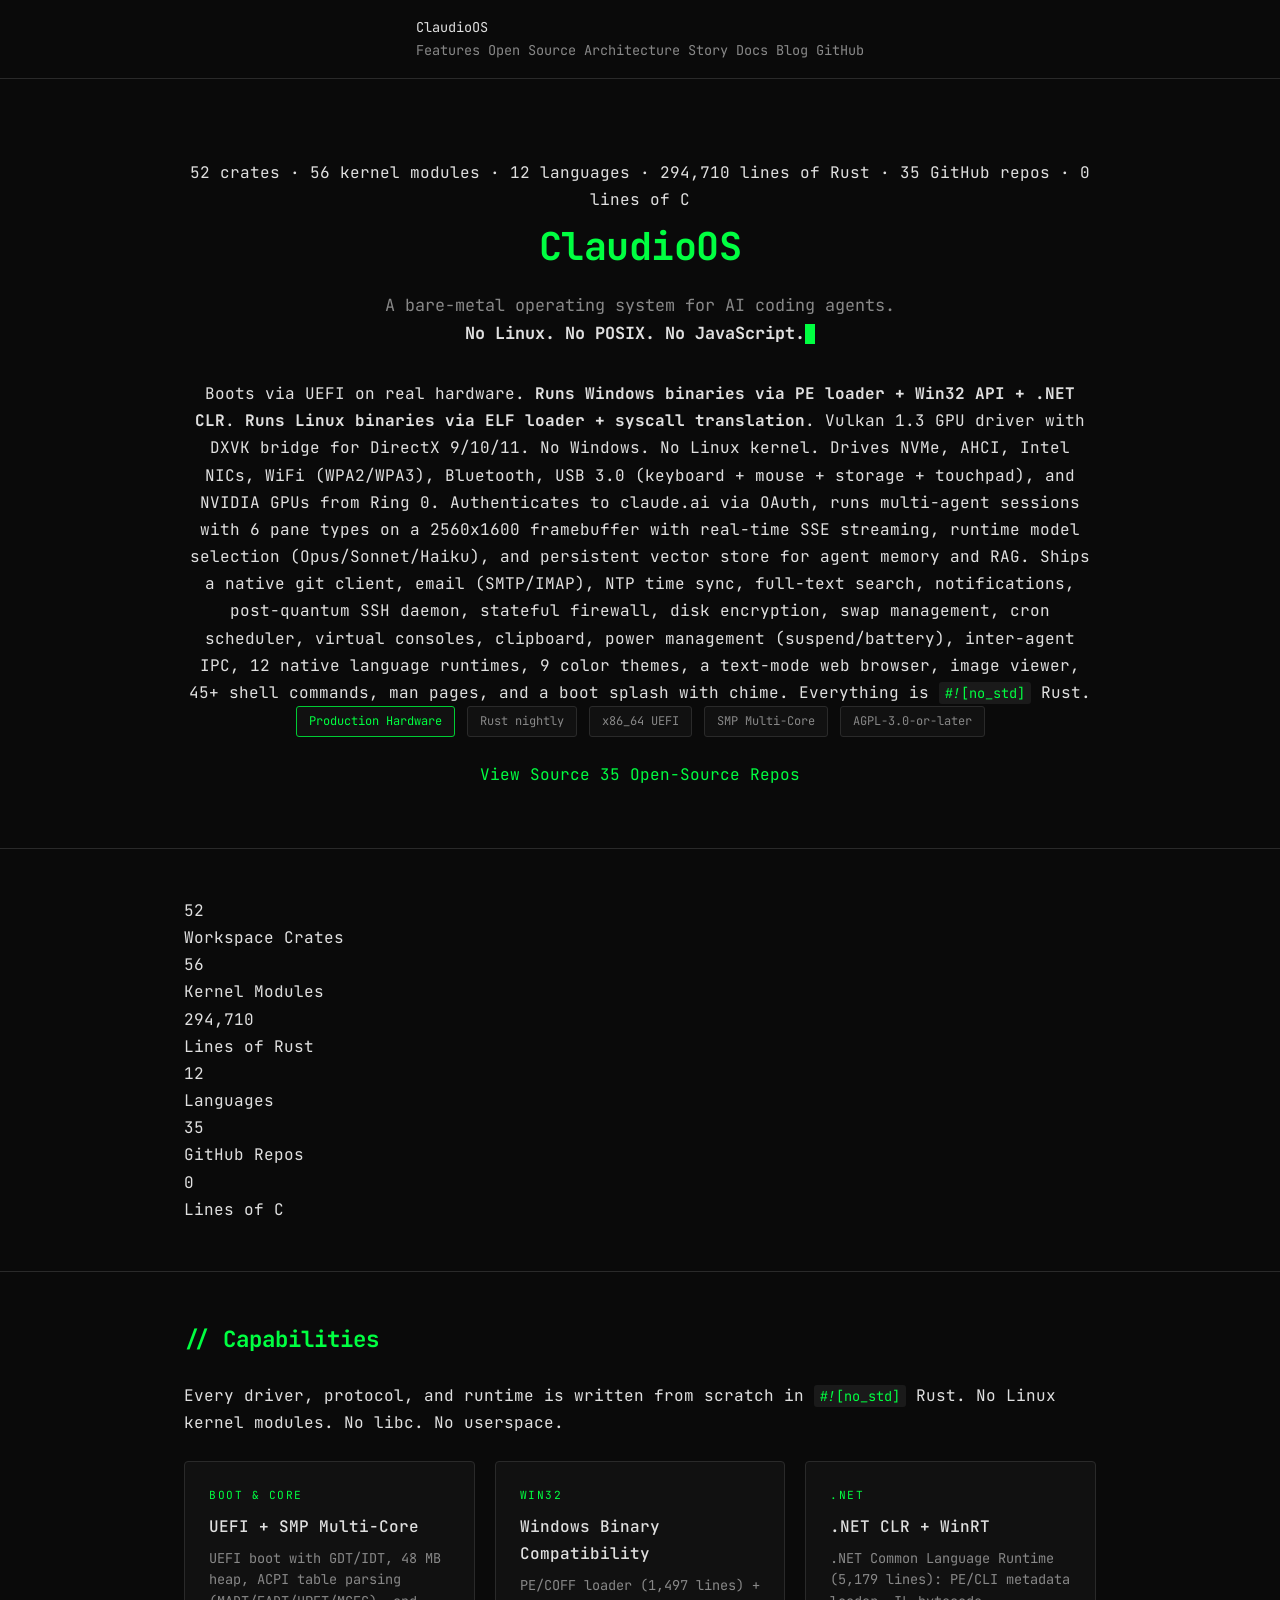
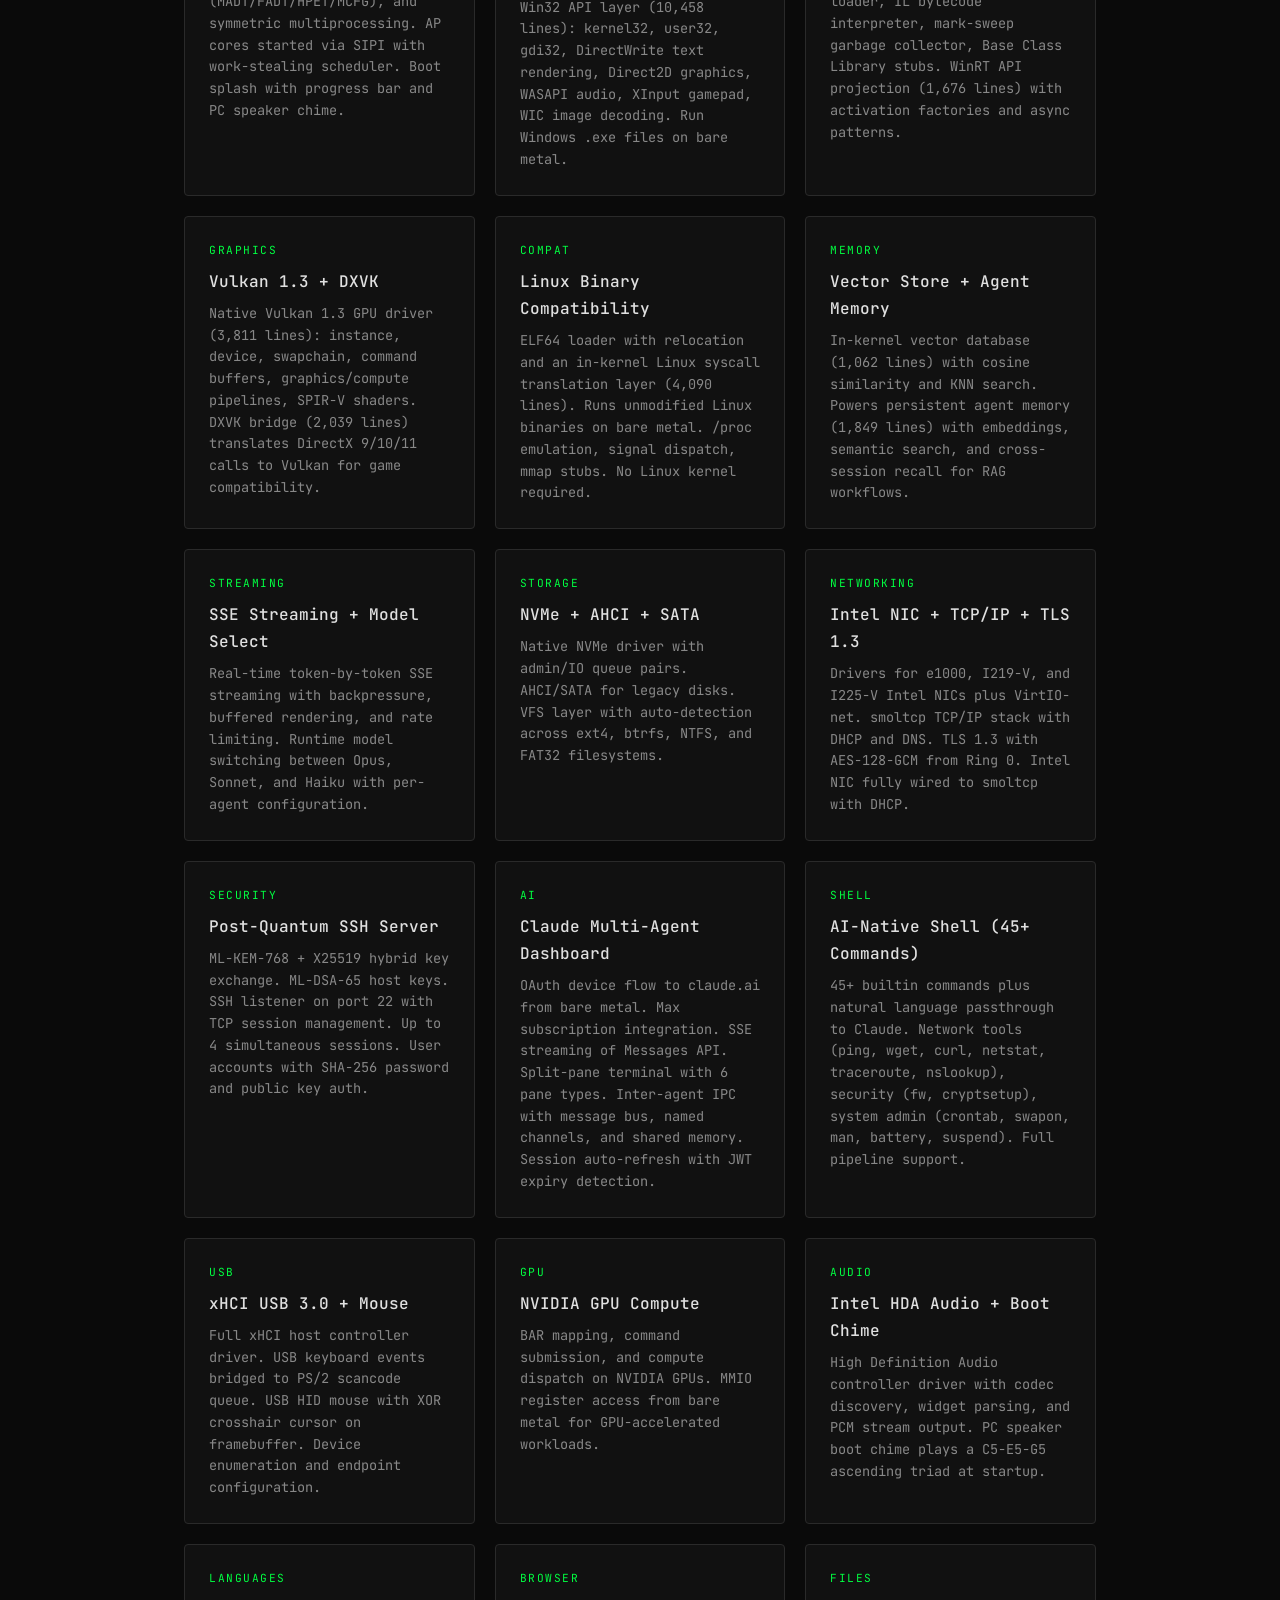
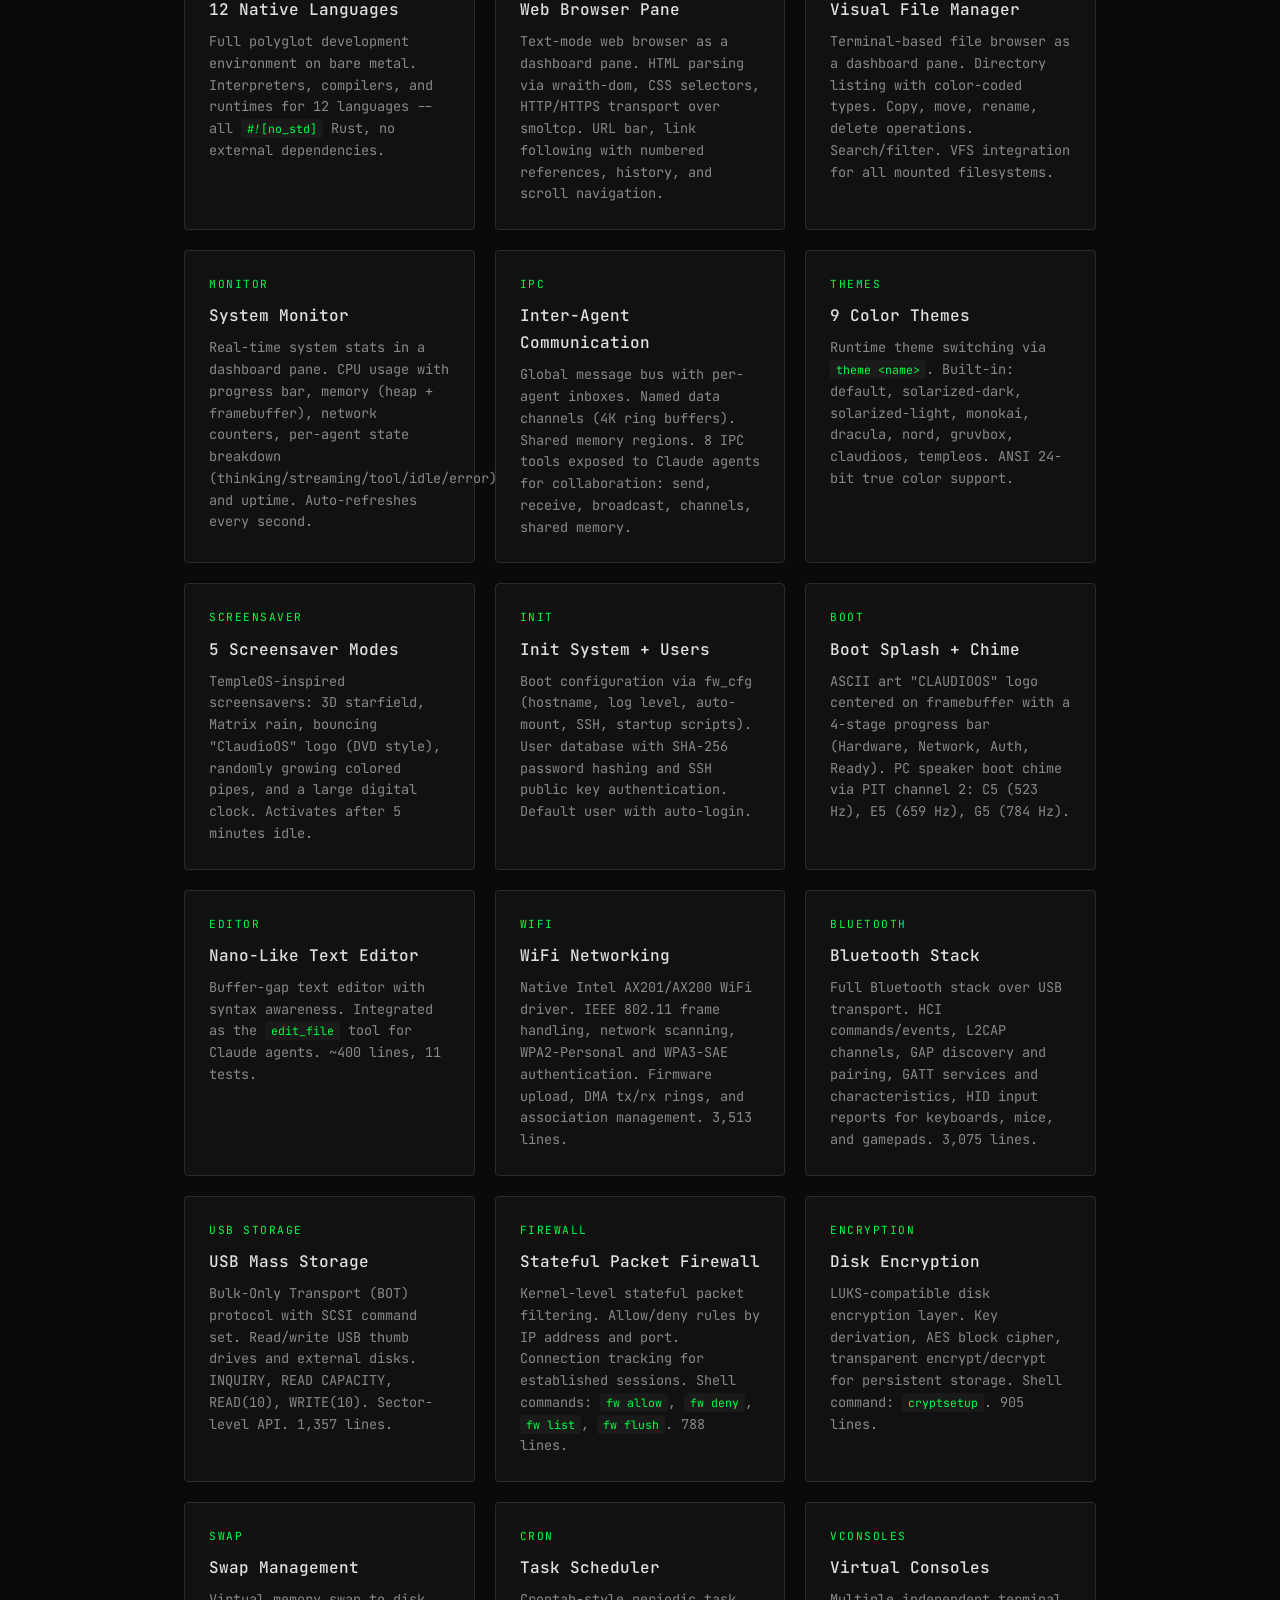
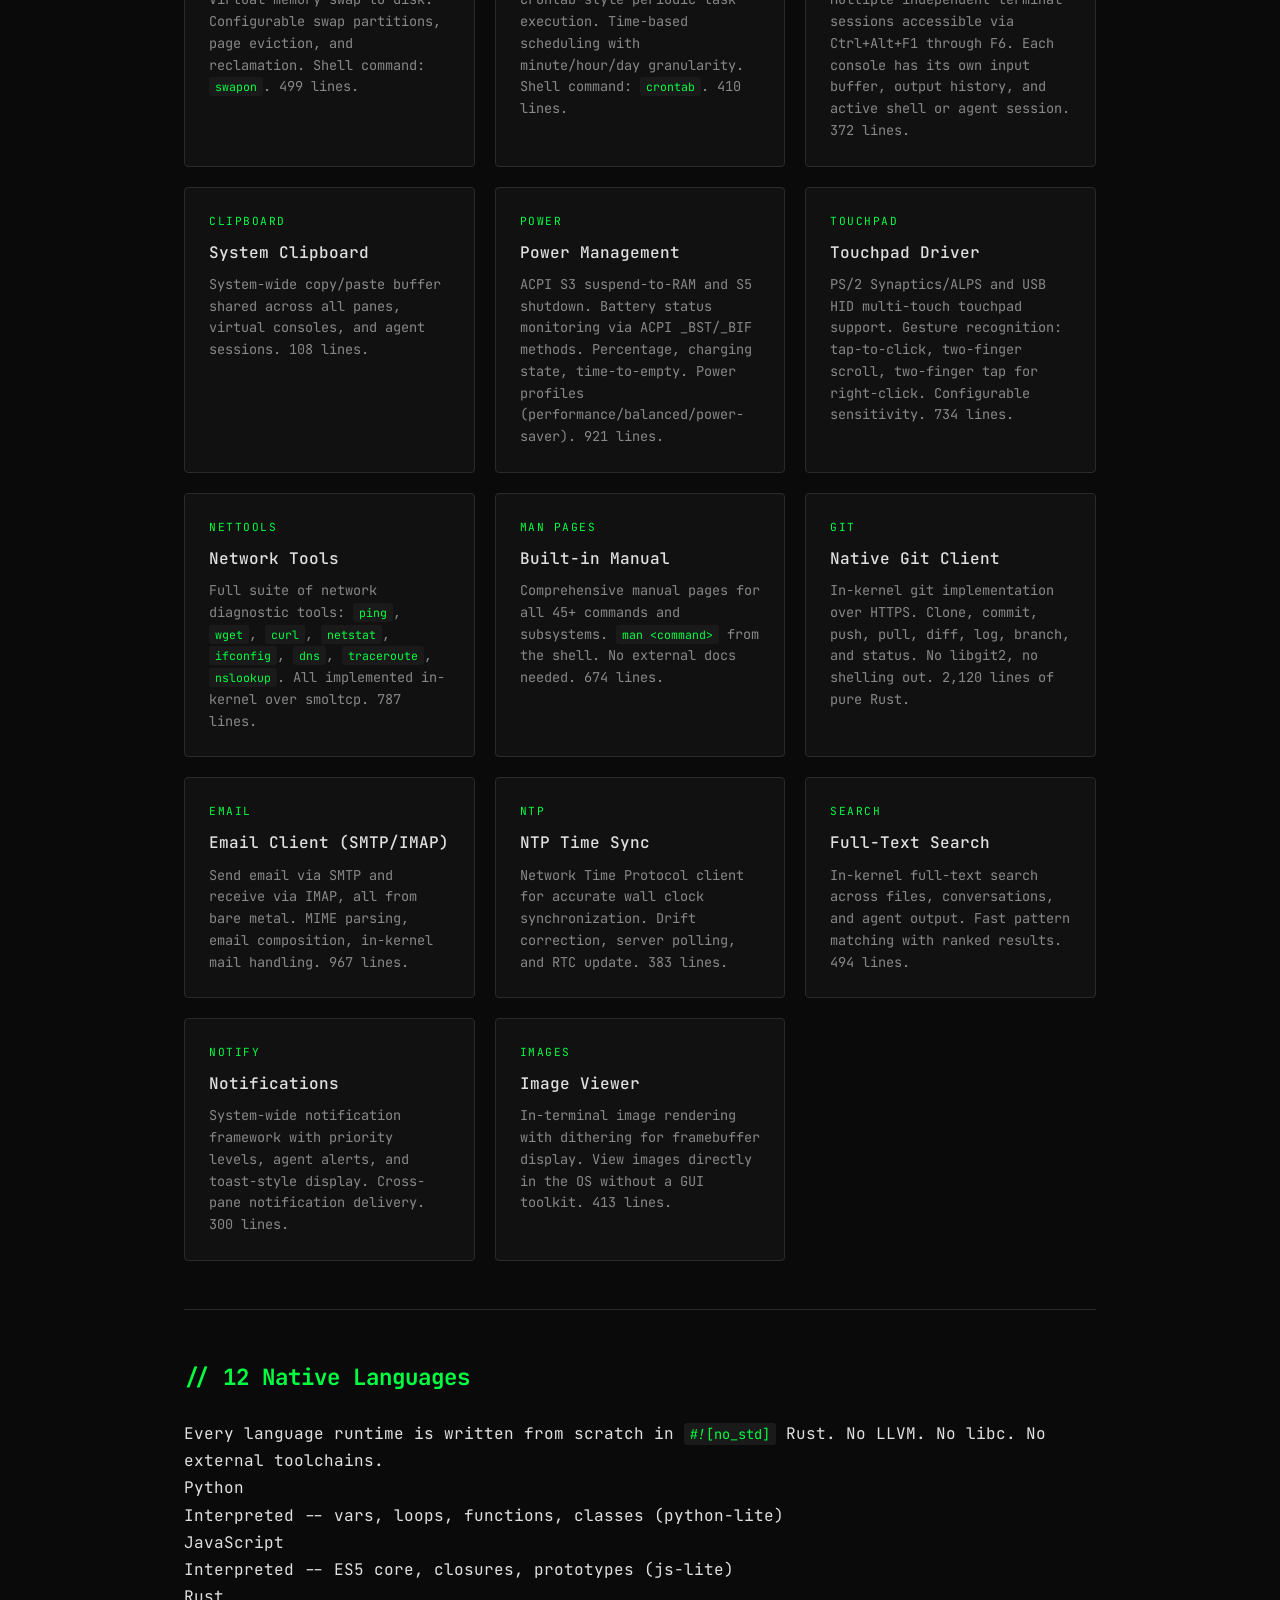
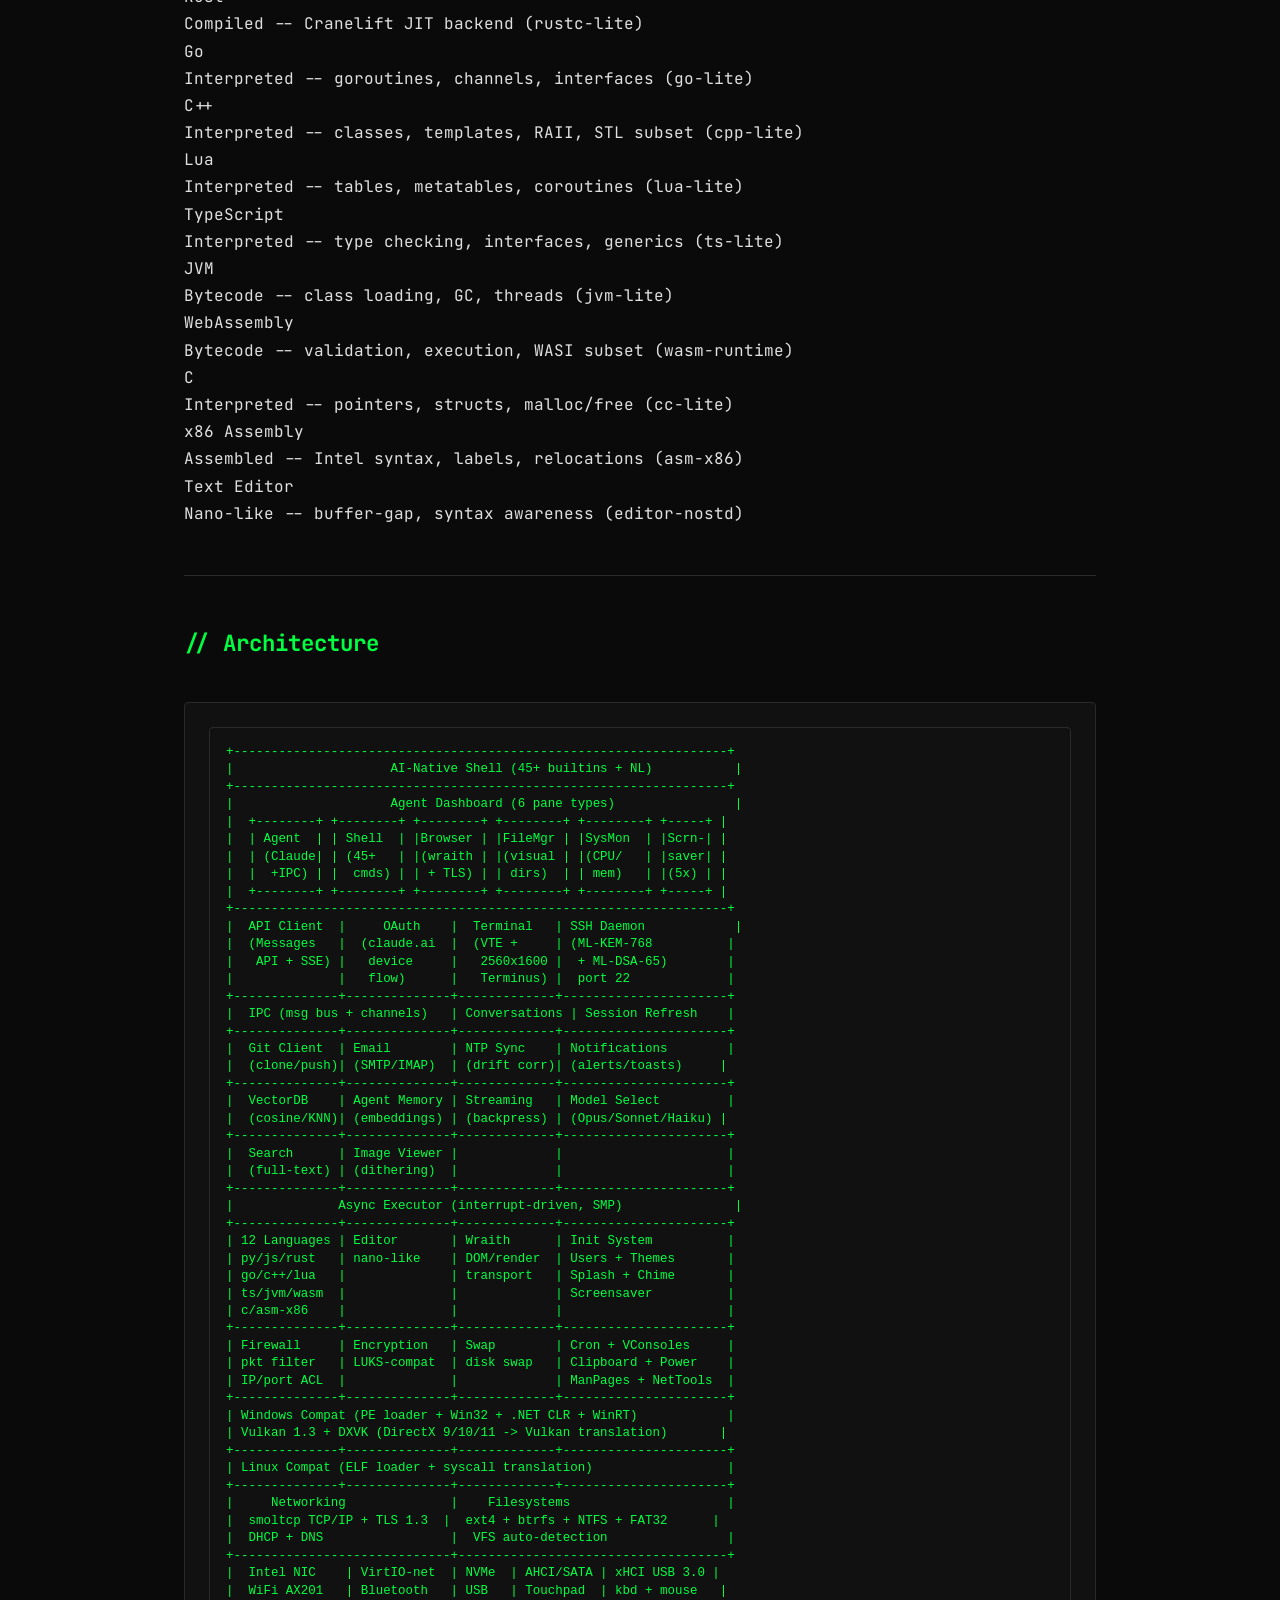
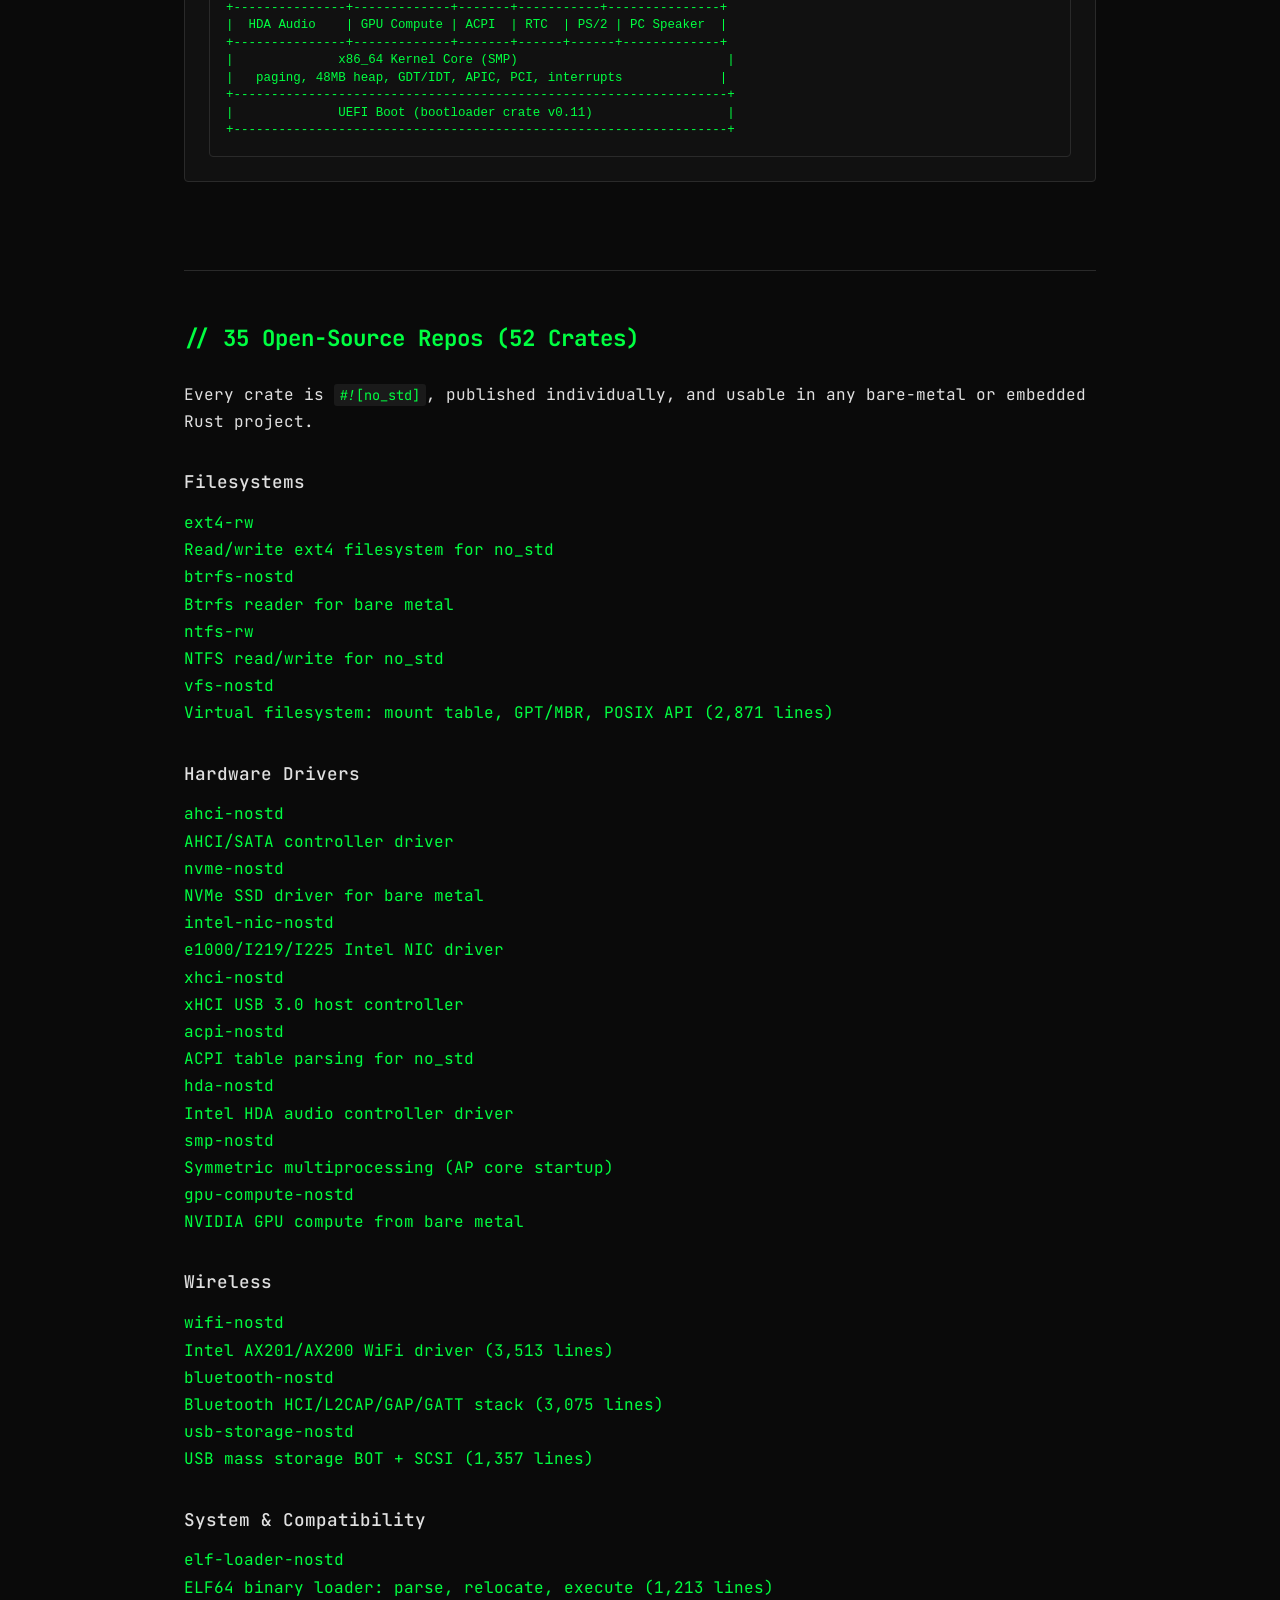
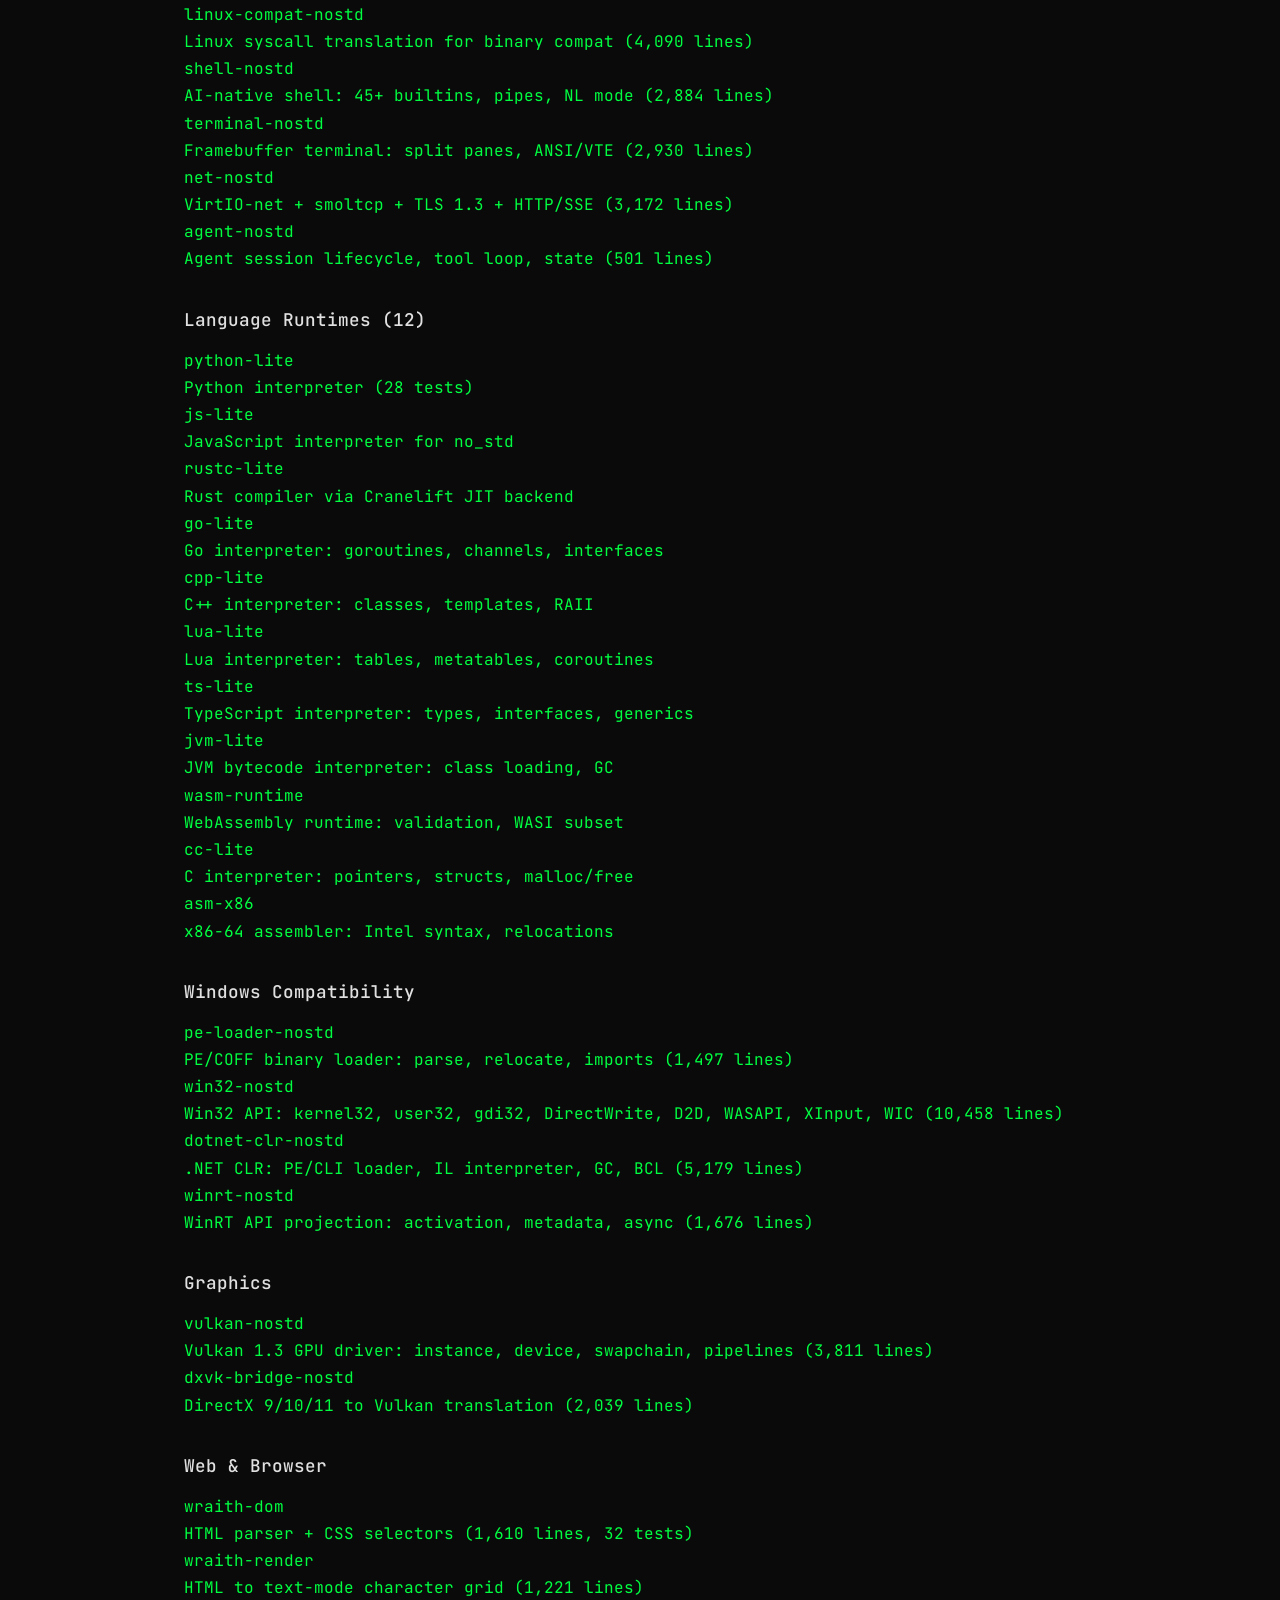
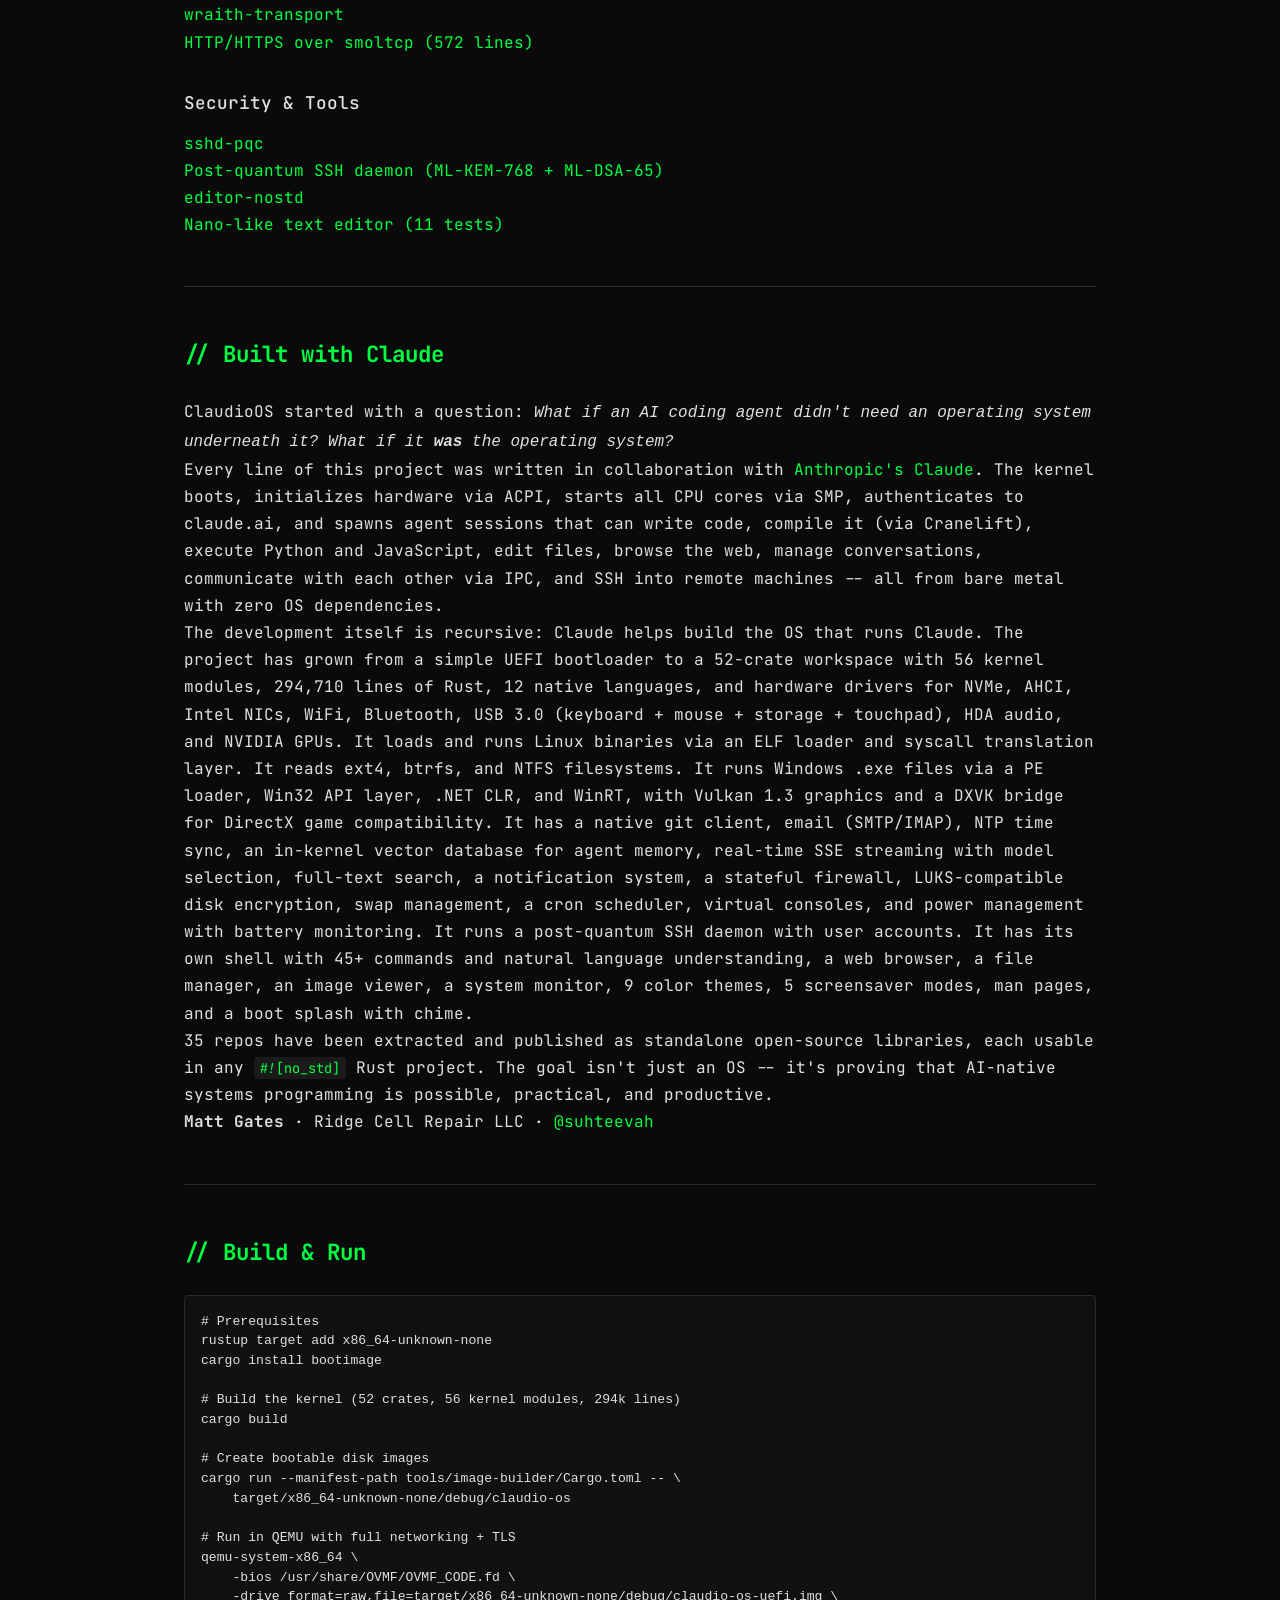
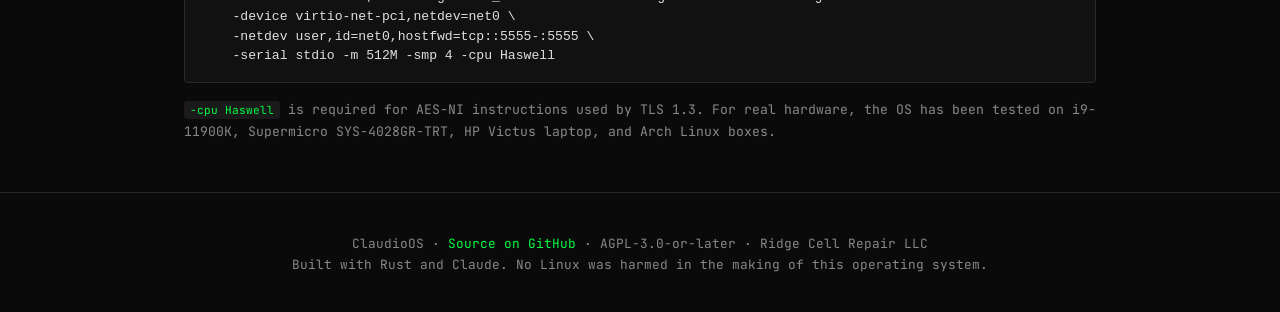
==== commit 447ad13f: "Rename repo refs: baremetal-claude → claudio-os, update .gitignore - All docs/site/blog URLs updated" ====
--- a/site/index.html
+++ b/site/index.html
@@ -4,9 +4,9 @@
   <meta charset="UTF-8">
   <meta name="viewport" content="width=device-width, initial-scale=1.0">
   <title>ClaudioOS — Bare Metal AI Agent OS</title>
-  <meta name="description" content="A bare-metal Rust operating system with 38 crates, 53 kernel modules, and ~237,000 lines of Rust: UEFI boot, SMP multi-core, Linux binary compatibility (ELF loader + syscall translation), NVMe/AHCI storage, WiFi, Bluetooth, USB storage, TLS 1.3, post-quantum SSH, firewall, disk encryption, vector store, git client, email, NTP, streaming, model selection, multi-agent Claude dashboard with 6 pane types, IPC, 3 language interpreters, and 29 published open-source crates. No Linux kernel. Just Rust and Claude.">
+  <meta name="description" content="A bare-metal Rust operating system with 52 crates, 56 kernel modules, 563 source files, and 294,710 lines of Rust: UEFI boot, SMP multi-core, 12 native languages, Windows binary compatibility (PE loader + Win32 + .NET CLR + WinRT), Vulkan 1.3 + DXVK DirectX translation, Linux binary compatibility (ELF loader + syscall translation), NVMe/AHCI storage, WiFi, Bluetooth, USB storage, TLS 1.3, post-quantum SSH, firewall, disk encryption, vector store, git client, email, NTP, streaming, model selection, multi-agent Claude dashboard with 6 pane types, IPC, and 35 published GitHub repos. No Windows. No Linux kernel. Just Rust and Claude.">
   <meta property="og:title" content="ClaudioOS — Bare Metal AI Agent OS">
-  <meta property="og:description" content="38-crate bare-metal Rust OS with 53 kernel modules and ~237k lines for running AI coding agents. Linux binary compat, vector store, git, email, WiFi, Bluetooth, firewall, encryption, post-quantum SSH, NVMe, ext4, btrfs, GPU compute, 6 pane types, IPC, streaming, model select. 29 open-source crates published.">
+  <meta property="og:description" content="52-crate bare-metal Rust OS with 56 kernel modules, 294,710 lines, and 12 native languages for running AI coding agents. Windows binary compat (PE + Win32 + .NET CLR), Vulkan 1.3 + DXVK, Linux binary compat, vector store, git, email, WiFi, Bluetooth, firewall, encryption, post-quantum SSH, NVMe, ext4, btrfs, GPU compute, 6 pane types, IPC, streaming, model select. 35 GitHub repos published.">
   <meta property="og:type" content="website">
   <meta property="og:url" content="https://claudioos.vercel.app">
   <link rel="stylesheet" href="style.css">
@@ -23,7 +23,7 @@
       <a href="#story">Story</a>
       <a href="docs.html">Docs</a>
       <a href="blog/">Blog</a>
-      <a href="https://github.com/suhteevah/baremetal-claude" class="nav-github">GitHub</a>
+      <a href="https://github.com/suhteevah/claudio-os" class="nav-github">GitHub</a>
     </div>
   </div>
 </nav>
@@ -31,22 +31,23 @@
 <!-- ======== HERO ======== -->
 <header class="hero">
   <div class="container">
-    <div class="hero-eyebrow">38 crates &middot; 53 kernel modules &middot; 29 published &middot; ~237k lines of Rust &middot; 0 lines of C</div>
+    <div class="hero-eyebrow">52 crates &middot; 56 kernel modules &middot; 12 languages &middot; 294,710 lines of Rust &middot; 35 GitHub repos &middot; 0 lines of C</div>
     <h1>ClaudioOS</h1>
     <p class="tagline">
       A bare-metal operating system for AI coding agents.<br>
       <strong>No Linux. No POSIX. No JavaScript.</strong><span class="cursor"></span>
     </p>
     <p class="hero-sub">
-      Boots via UEFI on real hardware. <strong>Runs Linux binaries via ELF loader + syscall translation</strong> --
-      no Linux kernel required. Drives NVMe, AHCI, Intel NICs, WiFi (WPA2/WPA3),
+      Boots via UEFI on real hardware. <strong>Runs Windows binaries via PE loader + Win32 API + .NET CLR</strong>.
+      <strong>Runs Linux binaries via ELF loader + syscall translation</strong>. Vulkan 1.3 GPU driver with
+      DXVK bridge for DirectX 9/10/11. No Windows. No Linux kernel. Drives NVMe, AHCI, Intel NICs, WiFi (WPA2/WPA3),
       Bluetooth, USB 3.0 (keyboard + mouse + storage + touchpad), and NVIDIA GPUs
       from Ring 0. Authenticates to claude.ai via OAuth, runs multi-agent sessions with 6 pane types
       on a 2560x1600 framebuffer with real-time SSE streaming, runtime model selection (Opus/Sonnet/Haiku),
       and persistent vector store for agent memory and RAG. Ships a native git client, email (SMTP/IMAP),
       NTP time sync, full-text search, notifications, post-quantum SSH daemon, stateful firewall, disk encryption,
       swap management, cron scheduler, virtual consoles, clipboard, power management (suspend/battery),
-      inter-agent IPC, three language interpreters, 9 color themes, a text-mode web browser, image viewer,
+      inter-agent IPC, 12 native language runtimes, 9 color themes, a text-mode web browser, image viewer,
       45+ shell commands, man pages, and a boot splash with chime.
       Everything is <code>#![no_std]</code> Rust.
     </p>
@@ -58,8 +59,8 @@
       <span class="badge">AGPL-3.0-or-later</span>
     </div>
     <div class="hero-actions">
-      <a href="https://github.com/suhteevah/baremetal-claude" class="btn btn-primary">View Source</a>
-      <a href="#crates" class="btn btn-secondary">29 Open-Source Crates</a>
+      <a href="https://github.com/suhteevah/claudio-os" class="btn btn-primary">View Source</a>
+      <a href="#crates" class="btn btn-secondary">35 Open-Source Repos</a>
     </div>
   </div>
 </header>
@@ -69,24 +70,24 @@
   <div class="container">
     <div class="stats-grid">
       <div class="stat">
-        <div class="stat-number">38</div>
+        <div class="stat-number">52</div>
         <div class="stat-label">Workspace Crates</div>
       </div>
       <div class="stat">
-        <div class="stat-number">53</div>
+        <div class="stat-number">56</div>
         <div class="stat-label">Kernel Modules</div>
       </div>
       <div class="stat">
-        <div class="stat-number">29</div>
-        <div class="stat-label">Published OSS Crates</div>
+        <div class="stat-number">294,710</div>
+        <div class="stat-label">Lines of Rust</div>
       </div>
       <div class="stat">
-        <div class="stat-number">~237k</div>
-        <div class="stat-label">Lines of Rust</div>
+        <div class="stat-number">12</div>
+        <div class="stat-label">Languages</div>
       </div>
       <div class="stat">
-        <div class="stat-number">6</div>
-        <div class="stat-label">Pane Types</div>
+        <div class="stat-number">35</div>
+        <div class="stat-label">GitHub Repos</div>
       </div>
       <div class="stat">
         <div class="stat-number">0</div>
@@ -112,6 +113,24 @@
       </div>
 
       <div class="feature-card">
+        <div class="label">Win32</div>
+        <h3>Windows Binary Compatibility</h3>
+        <p>PE/COFF loader (1,497 lines) + Win32 API layer (10,458 lines): kernel32, user32, gdi32, DirectWrite text rendering, Direct2D graphics, WASAPI audio, XInput gamepad, WIC image decoding. Run Windows .exe files on bare metal.</p>
+      </div>
+
+      <div class="feature-card">
+        <div class="label">.NET</div>
+        <h3>.NET CLR + WinRT</h3>
+        <p>.NET Common Language Runtime (5,179 lines): PE/CLI metadata loader, IL bytecode interpreter, mark-sweep garbage collector, Base Class Library stubs. WinRT API projection (1,676 lines) with activation factories and async patterns.</p>
+      </div>
+
+      <div class="feature-card">
+        <div class="label">Graphics</div>
+        <h3>Vulkan 1.3 + DXVK</h3>
+        <p>Native Vulkan 1.3 GPU driver (3,811 lines): instance, device, swapchain, command buffers, graphics/compute pipelines, SPIR-V shaders. DXVK bridge (2,039 lines) translates DirectX 9/10/11 calls to Vulkan for game compatibility.</p>
+      </div>
+
+      <div class="feature-card">
         <div class="label">Compat</div>
         <h3>Linux Binary Compatibility</h3>
         <p>ELF64 loader with relocation and an in-kernel Linux syscall translation layer (4,090 lines). Runs unmodified Linux binaries on bare metal. /proc emulation, signal dispatch, mmap stubs. No Linux kernel required.</p>
@@ -179,8 +198,8 @@
 
       <div class="feature-card">
         <div class="label">Languages</div>
-        <h3>Python + JavaScript + Rust</h3>
-        <p>Three interpreters/compilers running on bare metal. Python-lite (vars, loops, functions). JS-lite (ES5 core). Rust compiler via Cranelift JIT codegen. All <code>no_std</code>.</p>
+        <h3>12 Native Languages</h3>
+        <p>Full polyglot development environment on bare metal. Interpreters, compilers, and runtimes for 12 languages -- all <code>#![no_std]</code> Rust, no external dependencies.</p>
       </div>
 
       <div class="feature-card">
@@ -351,6 +370,62 @@
         <p>In-terminal image rendering with dithering for framebuffer display. View images directly in the OS without a GUI toolkit. 413 lines.</p>
       </div>
 
+    </div>
+  </section>
+
+  <!-- ======== LANGUAGE GRID ======== -->
+  <section id="languages">
+    <h2>// 12 Native Languages</h2>
+    <p class="section-intro">Every language runtime is written from scratch in <code>#![no_std]</code> Rust. No LLVM. No libc. No external toolchains.</p>
+    <div class="crate-grid">
+      <div class="crate-card">
+        <div class="crate-name">Python</div>
+        <div class="crate-desc">Interpreted -- vars, loops, functions, classes (python-lite)</div>
+      </div>
+      <div class="crate-card">
+        <div class="crate-name">JavaScript</div>
+        <div class="crate-desc">Interpreted -- ES5 core, closures, prototypes (js-lite)</div>
+      </div>
+      <div class="crate-card">
+        <div class="crate-name">Rust</div>
+        <div class="crate-desc">Compiled -- Cranelift JIT backend (rustc-lite)</div>
+      </div>
+      <div class="crate-card">
+        <div class="crate-name">Go</div>
+        <div class="crate-desc">Interpreted -- goroutines, channels, interfaces (go-lite)</div>
+      </div>
+      <div class="crate-card">
+        <div class="crate-name">C++</div>
+        <div class="crate-desc">Interpreted -- classes, templates, RAII, STL subset (cpp-lite)</div>
+      </div>
+      <div class="crate-card">
+        <div class="crate-name">Lua</div>
+        <div class="crate-desc">Interpreted -- tables, metatables, coroutines (lua-lite)</div>
+      </div>
+      <div class="crate-card">
+        <div class="crate-name">TypeScript</div>
+        <div class="crate-desc">Interpreted -- type checking, interfaces, generics (ts-lite)</div>
+      </div>
+      <div class="crate-card">
+        <div class="crate-name">JVM</div>
+        <div class="crate-desc">Bytecode -- class loading, GC, threads (jvm-lite)</div>
+      </div>
+      <div class="crate-card">
+        <div class="crate-name">WebAssembly</div>
+        <div class="crate-desc">Bytecode -- validation, execution, WASI subset (wasm-runtime)</div>
+      </div>
+      <div class="crate-card">
+        <div class="crate-name">C</div>
+        <div class="crate-desc">Interpreted -- pointers, structs, malloc/free (cc-lite)</div>
+      </div>
+      <div class="crate-card">
+        <div class="crate-name">x86 Assembly</div>
+        <div class="crate-desc">Assembled -- Intel syntax, labels, relocations (asm-x86)</div>
+      </div>
+      <div class="crate-card">
+        <div class="crate-name">Text Editor</div>
+        <div class="crate-desc">Nano-like -- buffer-gap, syntax awareness (editor-nostd)</div>
+      </div>
     </div>
   </section>
 
@@ -387,14 +462,18 @@
 +--------------+--------------+-------------+----------------------+
 |              Async Executor (interrupt-driven, SMP)               |
 +--------------+--------------+-------------+----------------------+
-| Interpreters | Editor       | Wraith      | Init System          |
-| python-lite  | nano-like    | DOM/render  | Users + Themes       |
-| js-lite      |              | transport   | Splash + Chime       |
-| rustc-lite   |              |             | Screensaver          |
+| 12 Languages | Editor       | Wraith      | Init System          |
+| py/js/rust   | nano-like    | DOM/render  | Users + Themes       |
+| go/c++/lua   |              | transport   | Splash + Chime       |
+| ts/jvm/wasm  |              |             | Screensaver          |
+| c/asm-x86    |              |             |                      |
 +--------------+--------------+-------------+----------------------+
 | Firewall     | Encryption   | Swap        | Cron + VConsoles     |
 | pkt filter   | LUKS-compat  | disk swap   | Clipboard + Power    |
 | IP/port ACL  |              |             | ManPages + NetTools  |
++--------------+--------------+-------------+----------------------+
+| Windows Compat (PE loader + Win32 + .NET CLR + WinRT)            |
+| Vulkan 1.3 + DXVK (DirectX 9/10/11 -> Vulkan translation)       |
 +--------------+--------------+-------------+----------------------+
 | Linux Compat (ELF loader + syscall translation)                  |
 +--------------+--------------+-------------+----------------------+
@@ -418,7 +497,7 @@
 
   <!-- ======== OPEN SOURCE CRATES ======== -->
   <section id="crates">
-    <h2>// 29 Open-Source Crates</h2>
+    <h2>// 35 Open-Source Repos (52 Crates)</h2>
     <p class="section-intro">Every crate is <code>#![no_std]</code>, published individually, and usable in any bare-metal or embedded Rust project.</p>
 
     <h3 class="crate-category">Filesystems</h3>
@@ -435,7 +514,7 @@
         <div class="crate-name">ntfs-rw</div>
         <div class="crate-desc">NTFS read/write for no_std</div>
       </a>
-      <a href="https://github.com/suhteevah/baremetal-claude" class="crate-card" target="_blank" rel="noopener">
+      <a href="https://github.com/suhteevah/claudio-os" class="crate-card" target="_blank" rel="noopener">
         <div class="crate-name">vfs-nostd</div>
         <div class="crate-desc">Virtual filesystem: mount table, GPT/MBR, POSIX API (2,871 lines)</div>
       </a>
@@ -495,37 +574,37 @@
 
     <h3 class="crate-category">System &amp; Compatibility</h3>
     <div class="crate-grid">
-      <a href="https://github.com/suhteevah/baremetal-claude" class="crate-card" target="_blank" rel="noopener">
+      <a href="https://github.com/suhteevah/claudio-os" class="crate-card" target="_blank" rel="noopener">
         <div class="crate-name">elf-loader-nostd</div>
         <div class="crate-desc">ELF64 binary loader: parse, relocate, execute (1,213 lines)</div>
       </a>
-      <a href="https://github.com/suhteevah/baremetal-claude" class="crate-card" target="_blank" rel="noopener">
+      <a href="https://github.com/suhteevah/claudio-os" class="crate-card" target="_blank" rel="noopener">
         <div class="crate-name">linux-compat-nostd</div>
         <div class="crate-desc">Linux syscall translation for binary compat (4,090 lines)</div>
       </a>
-      <a href="https://github.com/suhteevah/baremetal-claude" class="crate-card" target="_blank" rel="noopener">
+      <a href="https://github.com/suhteevah/claudio-os" class="crate-card" target="_blank" rel="noopener">
         <div class="crate-name">shell-nostd</div>
         <div class="crate-desc">AI-native shell: 45+ builtins, pipes, NL mode (2,884 lines)</div>
       </a>
-      <a href="https://github.com/suhteevah/baremetal-claude" class="crate-card" target="_blank" rel="noopener">
+      <a href="https://github.com/suhteevah/claudio-os" class="crate-card" target="_blank" rel="noopener">
         <div class="crate-name">terminal-nostd</div>
         <div class="crate-desc">Framebuffer terminal: split panes, ANSI/VTE (2,930 lines)</div>
       </a>
-      <a href="https://github.com/suhteevah/baremetal-claude" class="crate-card" target="_blank" rel="noopener">
+      <a href="https://github.com/suhteevah/claudio-os" class="crate-card" target="_blank" rel="noopener">
         <div class="crate-name">net-nostd</div>
         <div class="crate-desc">VirtIO-net + smoltcp + TLS 1.3 + HTTP/SSE (3,172 lines)</div>
       </a>
-      <a href="https://github.com/suhteevah/baremetal-claude" class="crate-card" target="_blank" rel="noopener">
+      <a href="https://github.com/suhteevah/claudio-os" class="crate-card" target="_blank" rel="noopener">
         <div class="crate-name">agent-nostd</div>
         <div class="crate-desc">Agent session lifecycle, tool loop, state (501 lines)</div>
       </a>
     </div>
 
-    <h3 class="crate-category">Language Interpreters</h3>
+    <h3 class="crate-category">Language Runtimes (12)</h3>
     <div class="crate-grid">
       <a href="https://github.com/suhteevah/python-lite" class="crate-card" target="_blank" rel="noopener">
         <div class="crate-name">python-lite</div>
-        <div class="crate-desc">Minimal Python interpreter (28 tests)</div>
+        <div class="crate-desc">Python interpreter (28 tests)</div>
       </a>
       <a href="https://github.com/suhteevah/js-lite" class="crate-card" target="_blank" rel="noopener">
         <div class="crate-name">js-lite</div>
@@ -534,6 +613,70 @@
       <a href="https://github.com/suhteevah/rustc-lite" class="crate-card" target="_blank" rel="noopener">
         <div class="crate-name">rustc-lite</div>
         <div class="crate-desc">Rust compiler via Cranelift JIT backend</div>
+      </a>
+      <a href="https://github.com/suhteevah/claudio-os" class="crate-card" target="_blank" rel="noopener">
+        <div class="crate-name">go-lite</div>
+        <div class="crate-desc">Go interpreter: goroutines, channels, interfaces</div>
+      </a>
+      <a href="https://github.com/suhteevah/claudio-os" class="crate-card" target="_blank" rel="noopener">
+        <div class="crate-name">cpp-lite</div>
+        <div class="crate-desc">C++ interpreter: classes, templates, RAII</div>
+      </a>
+      <a href="https://github.com/suhteevah/claudio-os" class="crate-card" target="_blank" rel="noopener">
+        <div class="crate-name">lua-lite</div>
+        <div class="crate-desc">Lua interpreter: tables, metatables, coroutines</div>
+      </a>
+      <a href="https://github.com/suhteevah/claudio-os" class="crate-card" target="_blank" rel="noopener">
+        <div class="crate-name">ts-lite</div>
+        <div class="crate-desc">TypeScript interpreter: types, interfaces, generics</div>
+      </a>
+      <a href="https://github.com/suhteevah/claudio-os" class="crate-card" target="_blank" rel="noopener">
+        <div class="crate-name">jvm-lite</div>
+        <div class="crate-desc">JVM bytecode interpreter: class loading, GC</div>
+      </a>
+      <a href="https://github.com/suhteevah/claudio-os" class="crate-card" target="_blank" rel="noopener">
+        <div class="crate-name">wasm-runtime</div>
+        <div class="crate-desc">WebAssembly runtime: validation, WASI subset</div>
+      </a>
+      <a href="https://github.com/suhteevah/claudio-os" class="crate-card" target="_blank" rel="noopener">
+        <div class="crate-name">cc-lite</div>
+        <div class="crate-desc">C interpreter: pointers, structs, malloc/free</div>
+      </a>
+      <a href="https://github.com/suhteevah/claudio-os" class="crate-card" target="_blank" rel="noopener">
+        <div class="crate-name">asm-x86</div>
+        <div class="crate-desc">x86-64 assembler: Intel syntax, relocations</div>
+      </a>
+    </div>
+
+    <h3 class="crate-category">Windows Compatibility</h3>
+    <div class="crate-grid">
+      <a href="https://github.com/suhteevah/pe-loader-nostd" class="crate-card" target="_blank" rel="noopener">
+        <div class="crate-name">pe-loader-nostd</div>
+        <div class="crate-desc">PE/COFF binary loader: parse, relocate, imports (1,497 lines)</div>
+      </a>
+      <a href="https://github.com/suhteevah/win32-nostd" class="crate-card" target="_blank" rel="noopener">
+        <div class="crate-name">win32-nostd</div>
+        <div class="crate-desc">Win32 API: kernel32, user32, gdi32, DirectWrite, D2D, WASAPI, XInput, WIC (10,458 lines)</div>
+      </a>
+      <a href="https://github.com/suhteevah/dotnet-clr-nostd" class="crate-card" target="_blank" rel="noopener">
+        <div class="crate-name">dotnet-clr-nostd</div>
+        <div class="crate-desc">.NET CLR: PE/CLI loader, IL interpreter, GC, BCL (5,179 lines)</div>
+      </a>
+      <a href="https://github.com/suhteevah/winrt-nostd" class="crate-card" target="_blank" rel="noopener">
+        <div class="crate-name">winrt-nostd</div>
+        <div class="crate-desc">WinRT API projection: activation, metadata, async (1,676 lines)</div>
+      </a>
+    </div>
+
+    <h3 class="crate-category">Graphics</h3>
+    <div class="crate-grid">
+      <a href="https://github.com/suhteevah/vulkan-nostd" class="crate-card" target="_blank" rel="noopener">
+        <div class="crate-name">vulkan-nostd</div>
+        <div class="crate-desc">Vulkan 1.3 GPU driver: instance, device, swapchain, pipelines (3,811 lines)</div>
+      </a>
+      <a href="https://github.com/suhteevah/dxvk-bridge-nostd" class="crate-card" target="_blank" rel="noopener">
+        <div class="crate-name">dxvk-bridge-nostd</div>
+        <div class="crate-desc">DirectX 9/10/11 to Vulkan translation (2,039 lines)</div>
       </a>
     </div>
 
@@ -584,11 +727,13 @@
       </p>
       <p>
         The development itself is recursive: Claude helps build the OS that runs Claude. The project
-        has grown from a simple UEFI bootloader to a 38-crate workspace with 53 kernel modules,
-        ~237,000 lines of Rust, and hardware drivers for NVMe, AHCI, Intel NICs, WiFi, Bluetooth,
+        has grown from a simple UEFI bootloader to a 52-crate workspace with 56 kernel modules,
+        294,710 lines of Rust, 12 native languages, and hardware drivers for NVMe, AHCI, Intel NICs, WiFi, Bluetooth,
         USB 3.0 (keyboard + mouse + storage + touchpad), HDA audio, and NVIDIA GPUs. It loads and
         runs Linux binaries via an ELF loader and syscall translation layer. It reads ext4,
-        btrfs, and NTFS filesystems. It has a native git client, email (SMTP/IMAP), NTP time sync,
+        btrfs, and NTFS filesystems. It runs Windows .exe files via a PE loader, Win32 API layer,
+        .NET CLR, and WinRT, with Vulkan 1.3 graphics and a DXVK bridge for DirectX game compatibility.
+        It has a native git client, email (SMTP/IMAP), NTP time sync,
         an in-kernel vector database for agent memory, real-time SSE streaming with model selection,
         full-text search, a notification system, a stateful firewall, LUKS-compatible disk encryption,
         swap management, a cron scheduler, virtual consoles, and power management with battery monitoring.
@@ -597,7 +742,7 @@
         monitor, 9 color themes, 5 screensaver modes, man pages, and a boot splash with chime.
       </p>
       <p>
-        29 crates have been extracted and published as standalone open-source libraries, each usable
+        35 repos have been extracted and published as standalone open-source libraries, each usable
         in any <code>#![no_std]</code> Rust project. The goal isn't just an OS -- it's proving that
         AI-native systems programming is possible, practical, and productive.
       </p>
@@ -616,7 +761,7 @@
 rustup target add x86_64-unknown-none
 cargo install bootimage
 
-<span class="code-comment"># Build the kernel (38 crates + 53 kernel modules)</span>
+<span class="code-comment"># Build the kernel (52 crates, 56 kernel modules, 294k lines)</span>
 cargo build
 
 <span class="code-comment"># Create bootable disk images</span>
@@ -645,7 +790,7 @@
     <div class="footer-inner">
       <p>
         ClaudioOS &middot;
-        <a href="https://github.com/suhteevah/baremetal-claude">Source on GitHub</a> &middot;
+        <a href="https://github.com/suhteevah/claudio-os">Source on GitHub</a> &middot;
         AGPL-3.0-or-later &middot;
         Ridge Cell Repair LLC
       </p>
